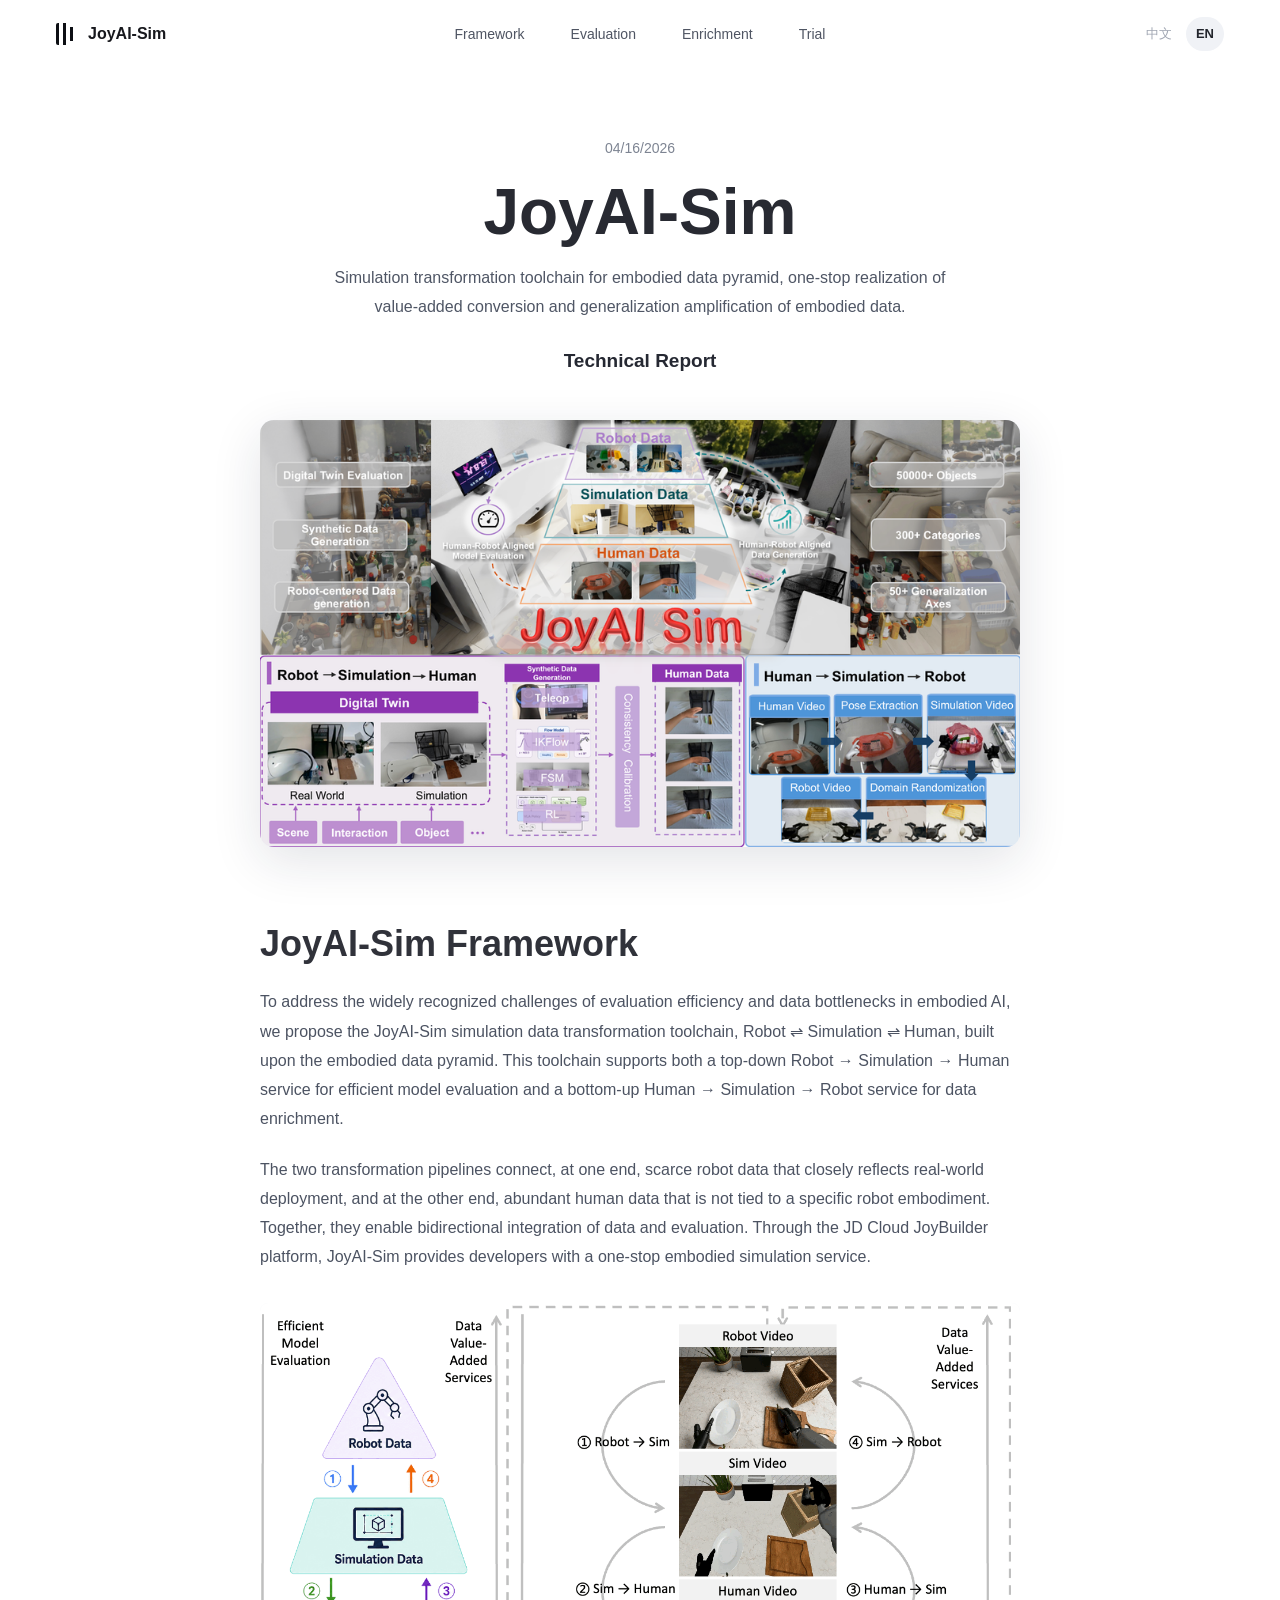
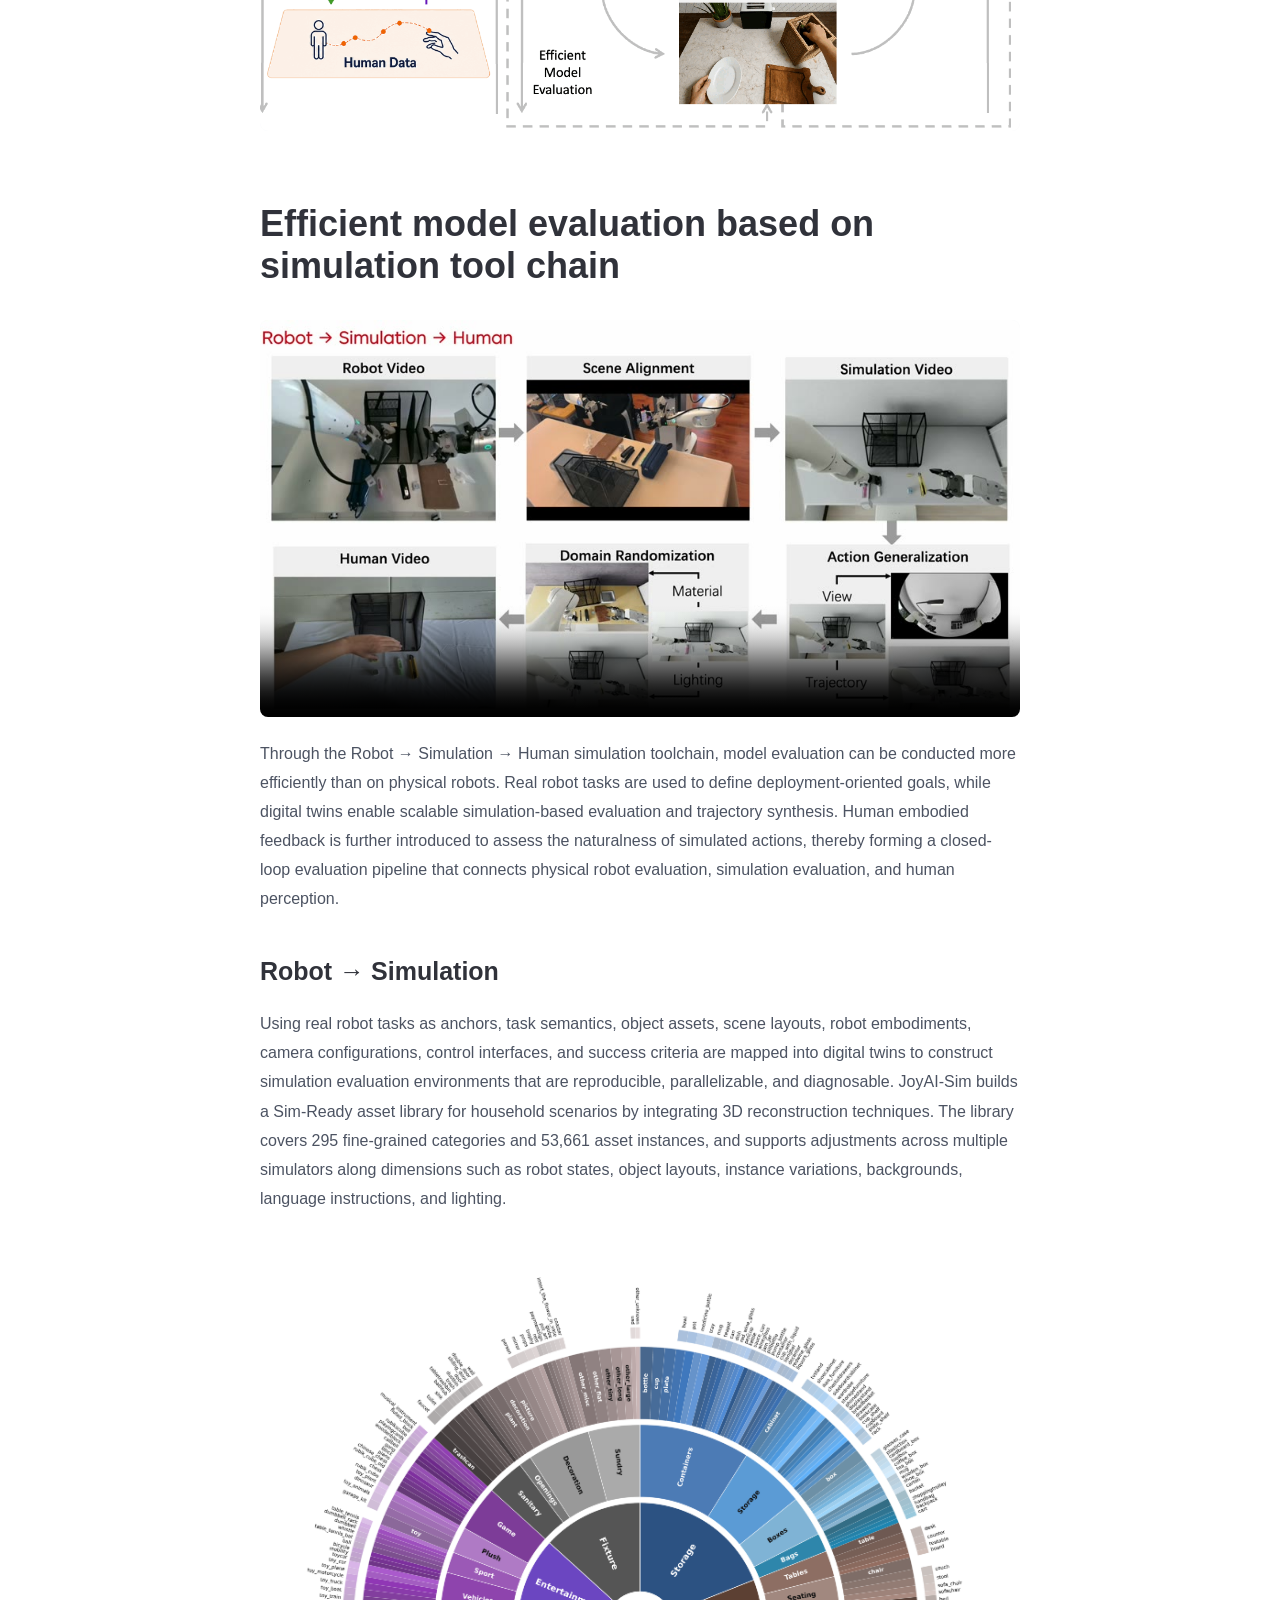
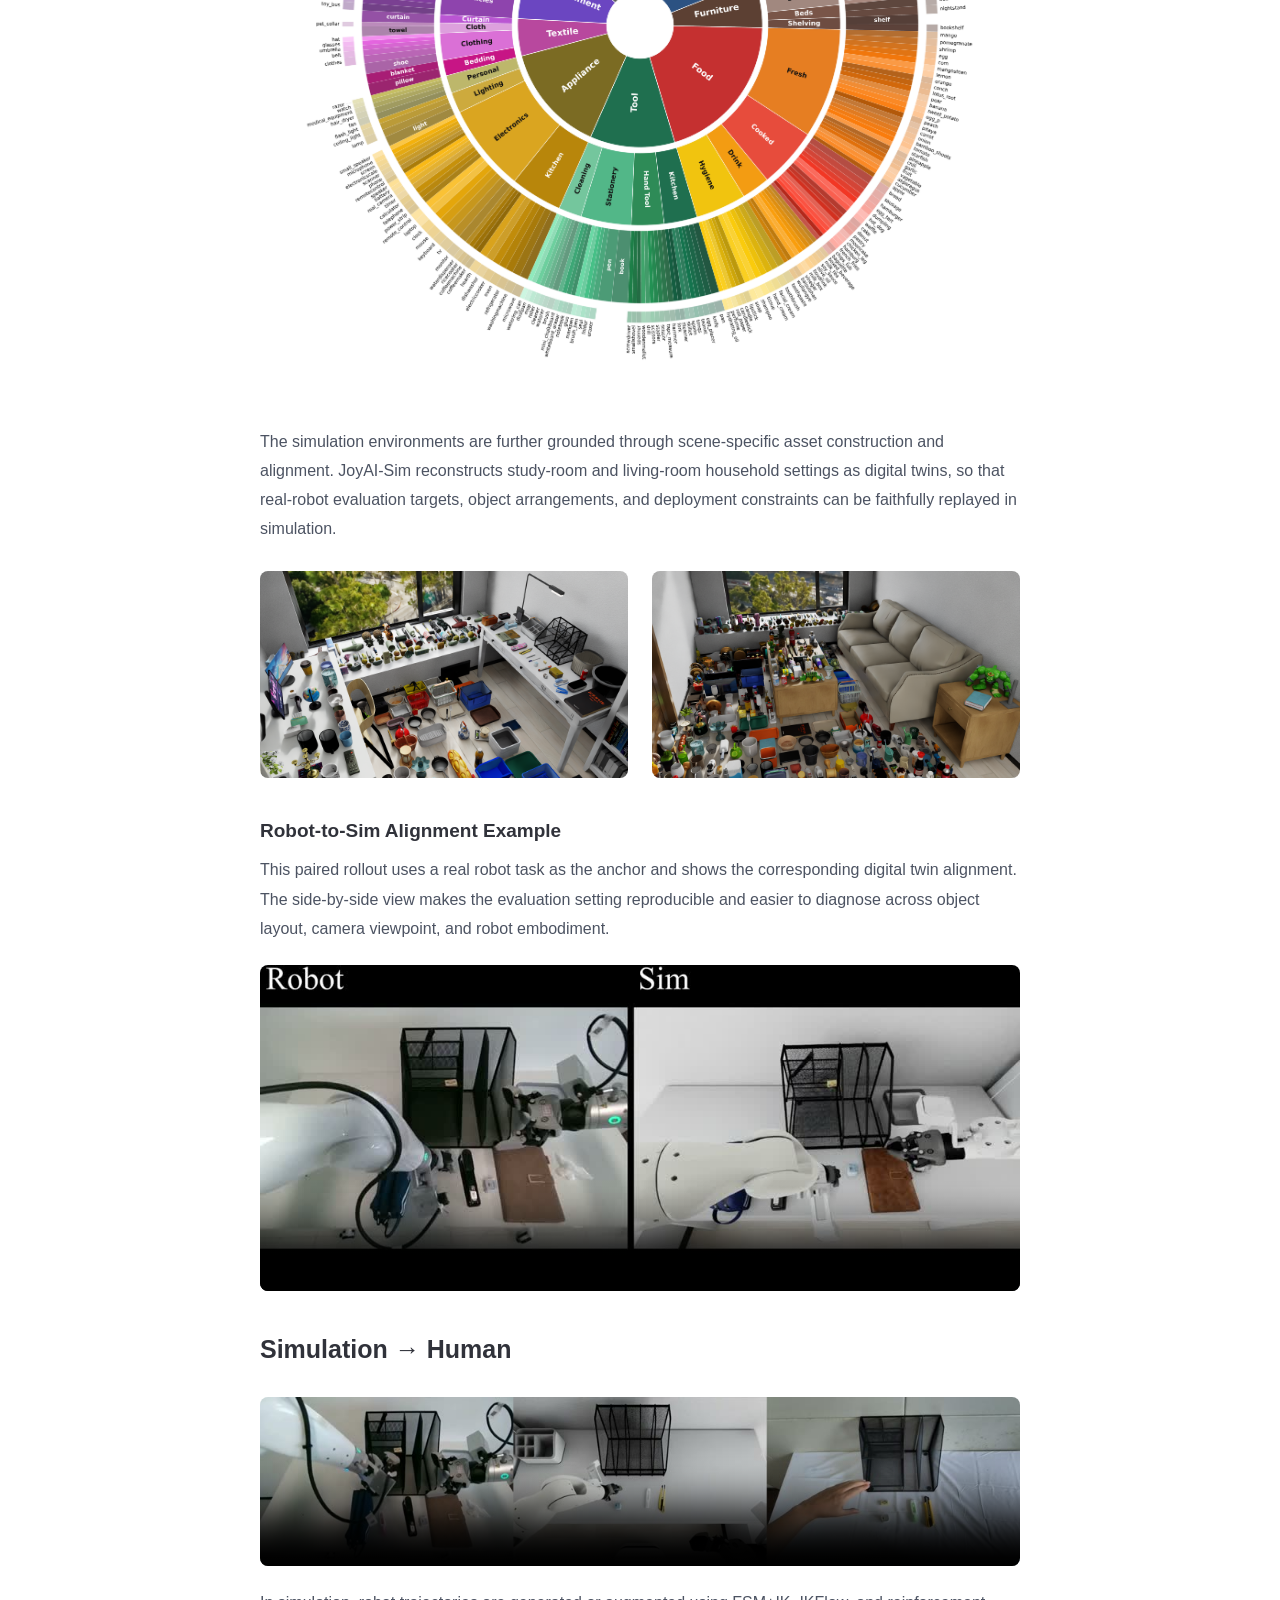
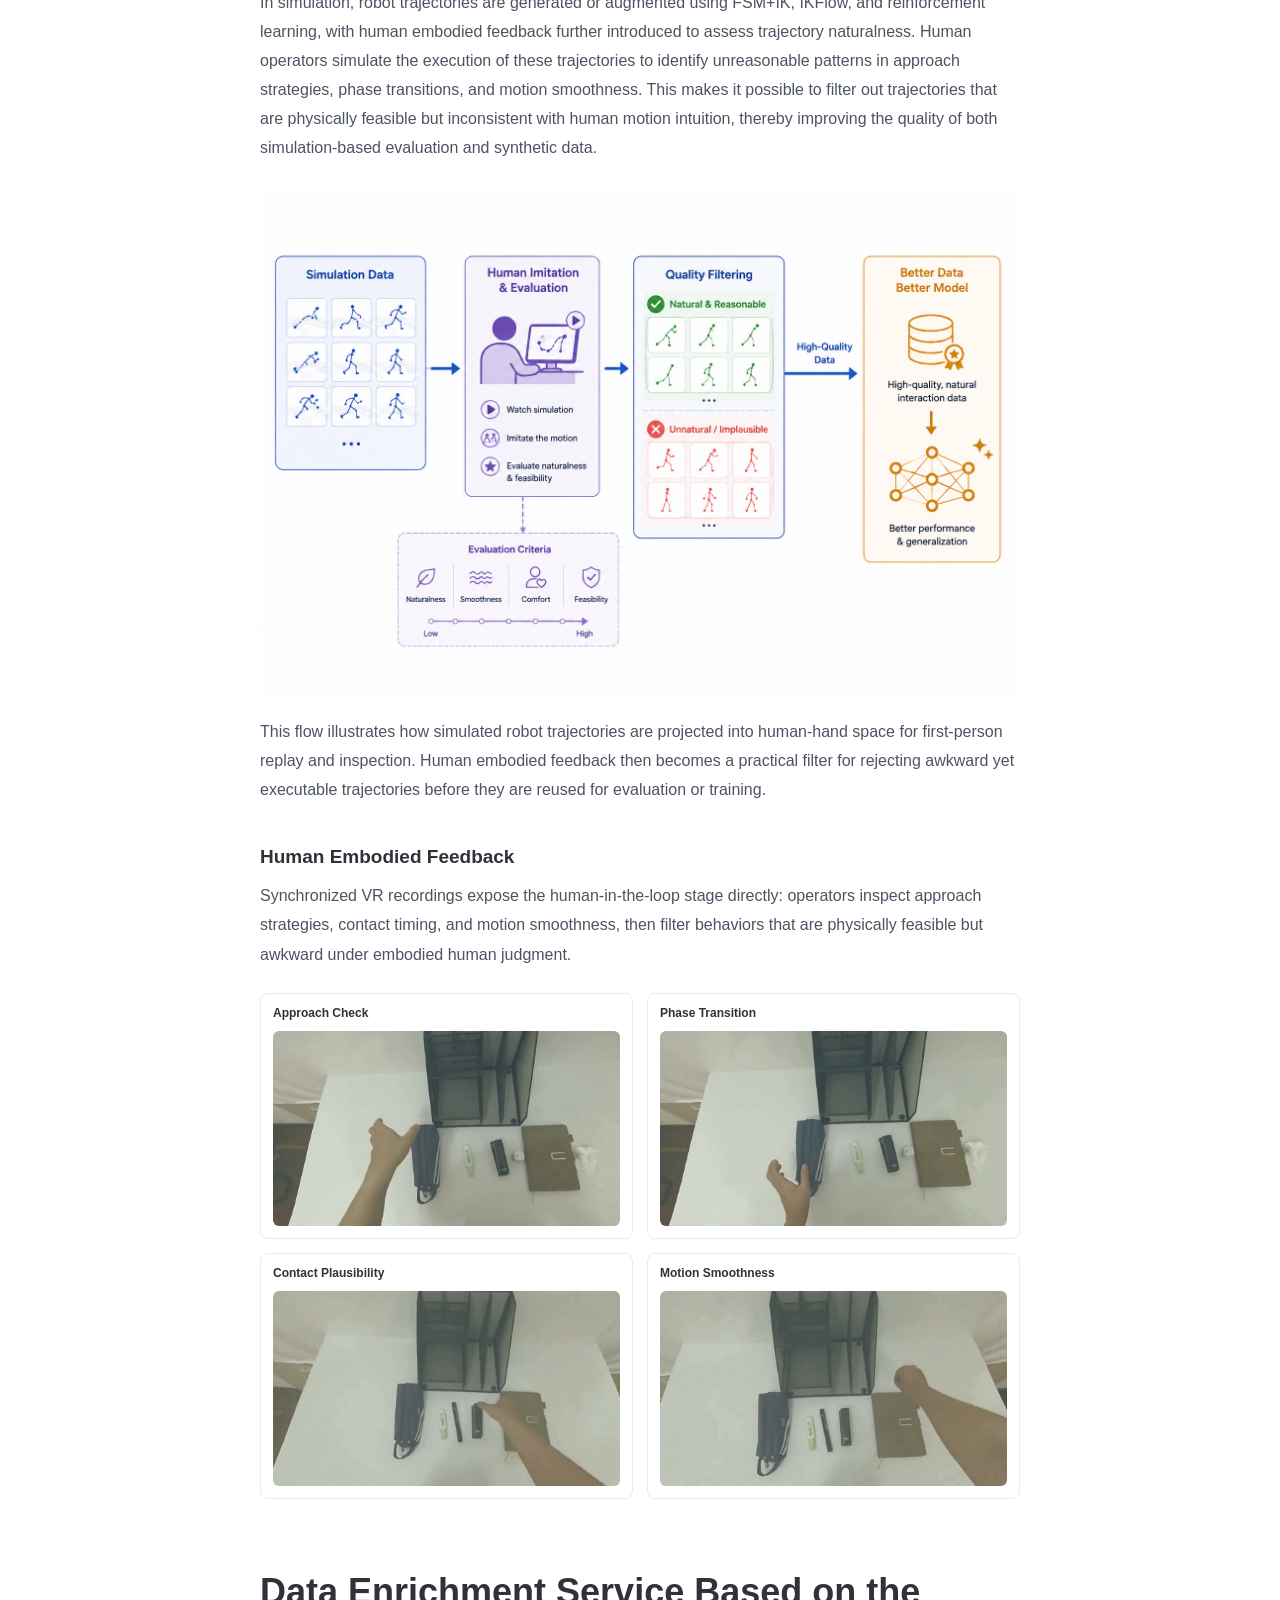
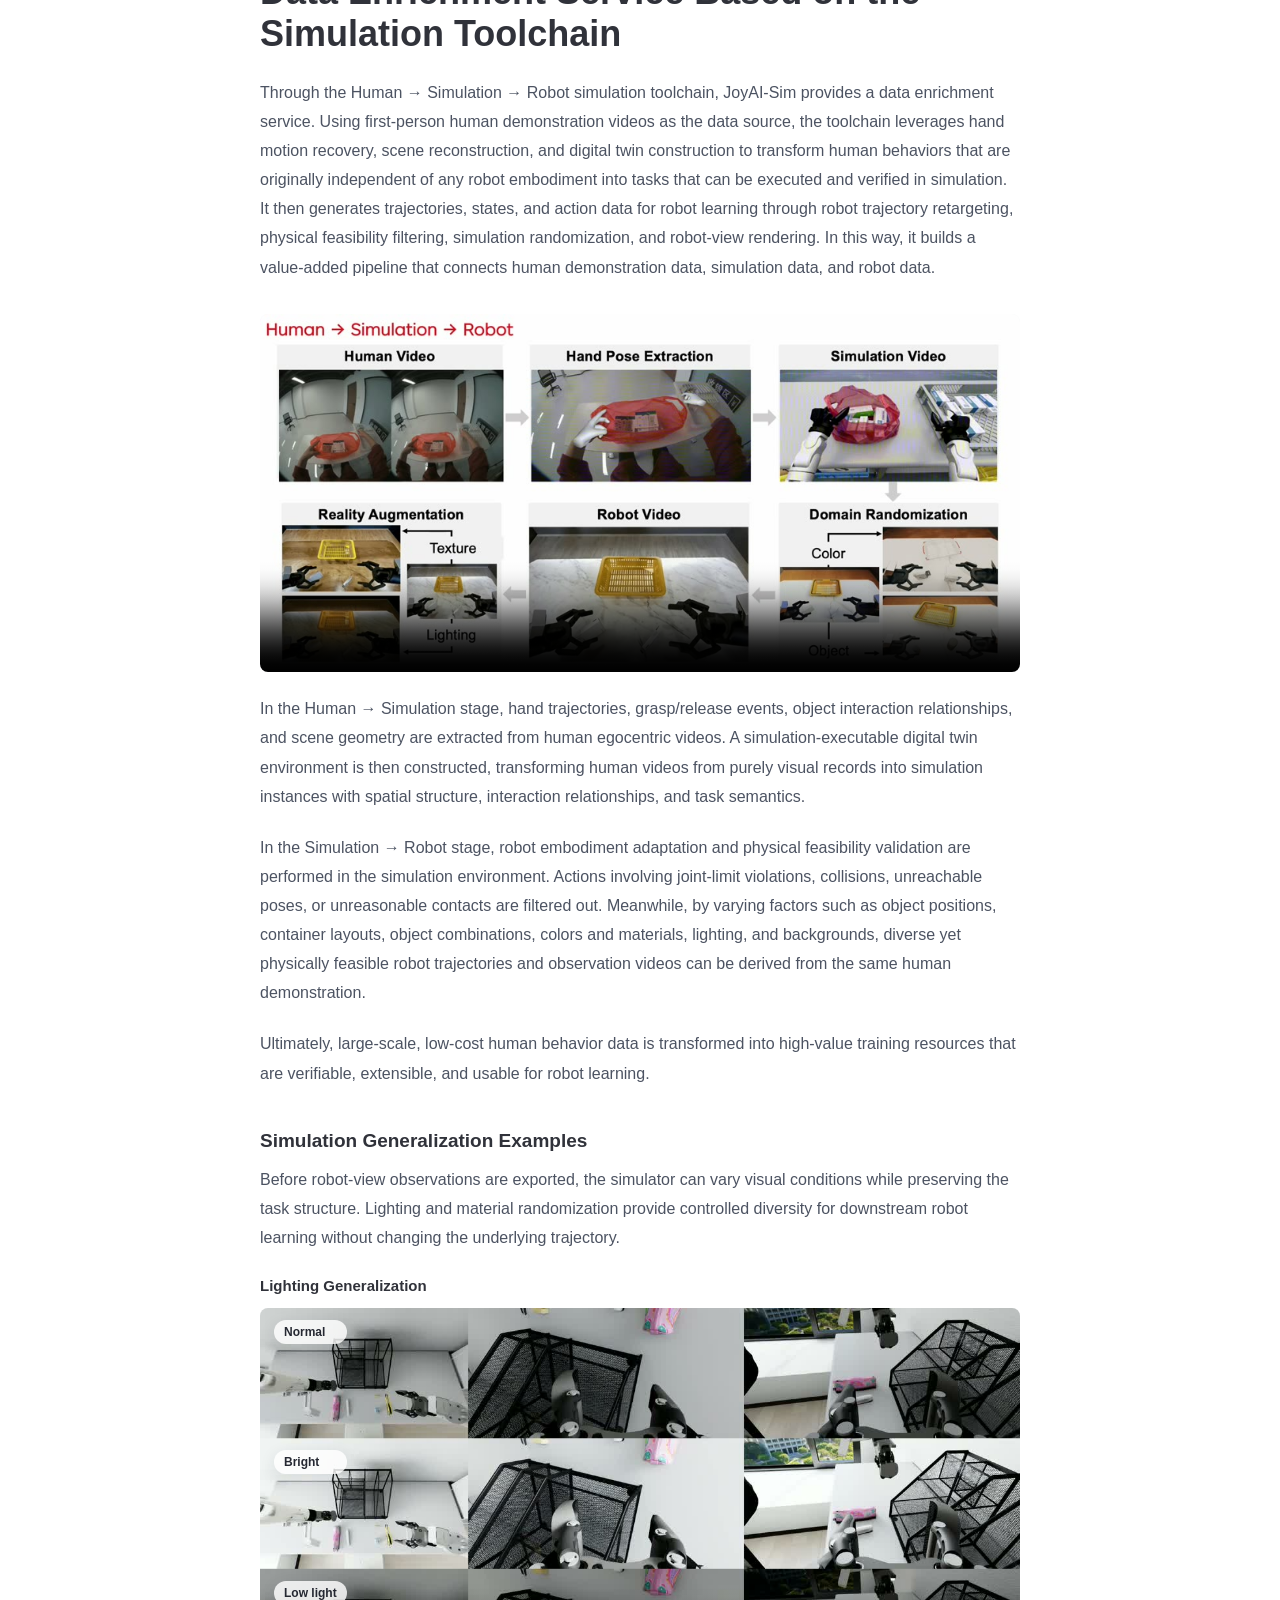
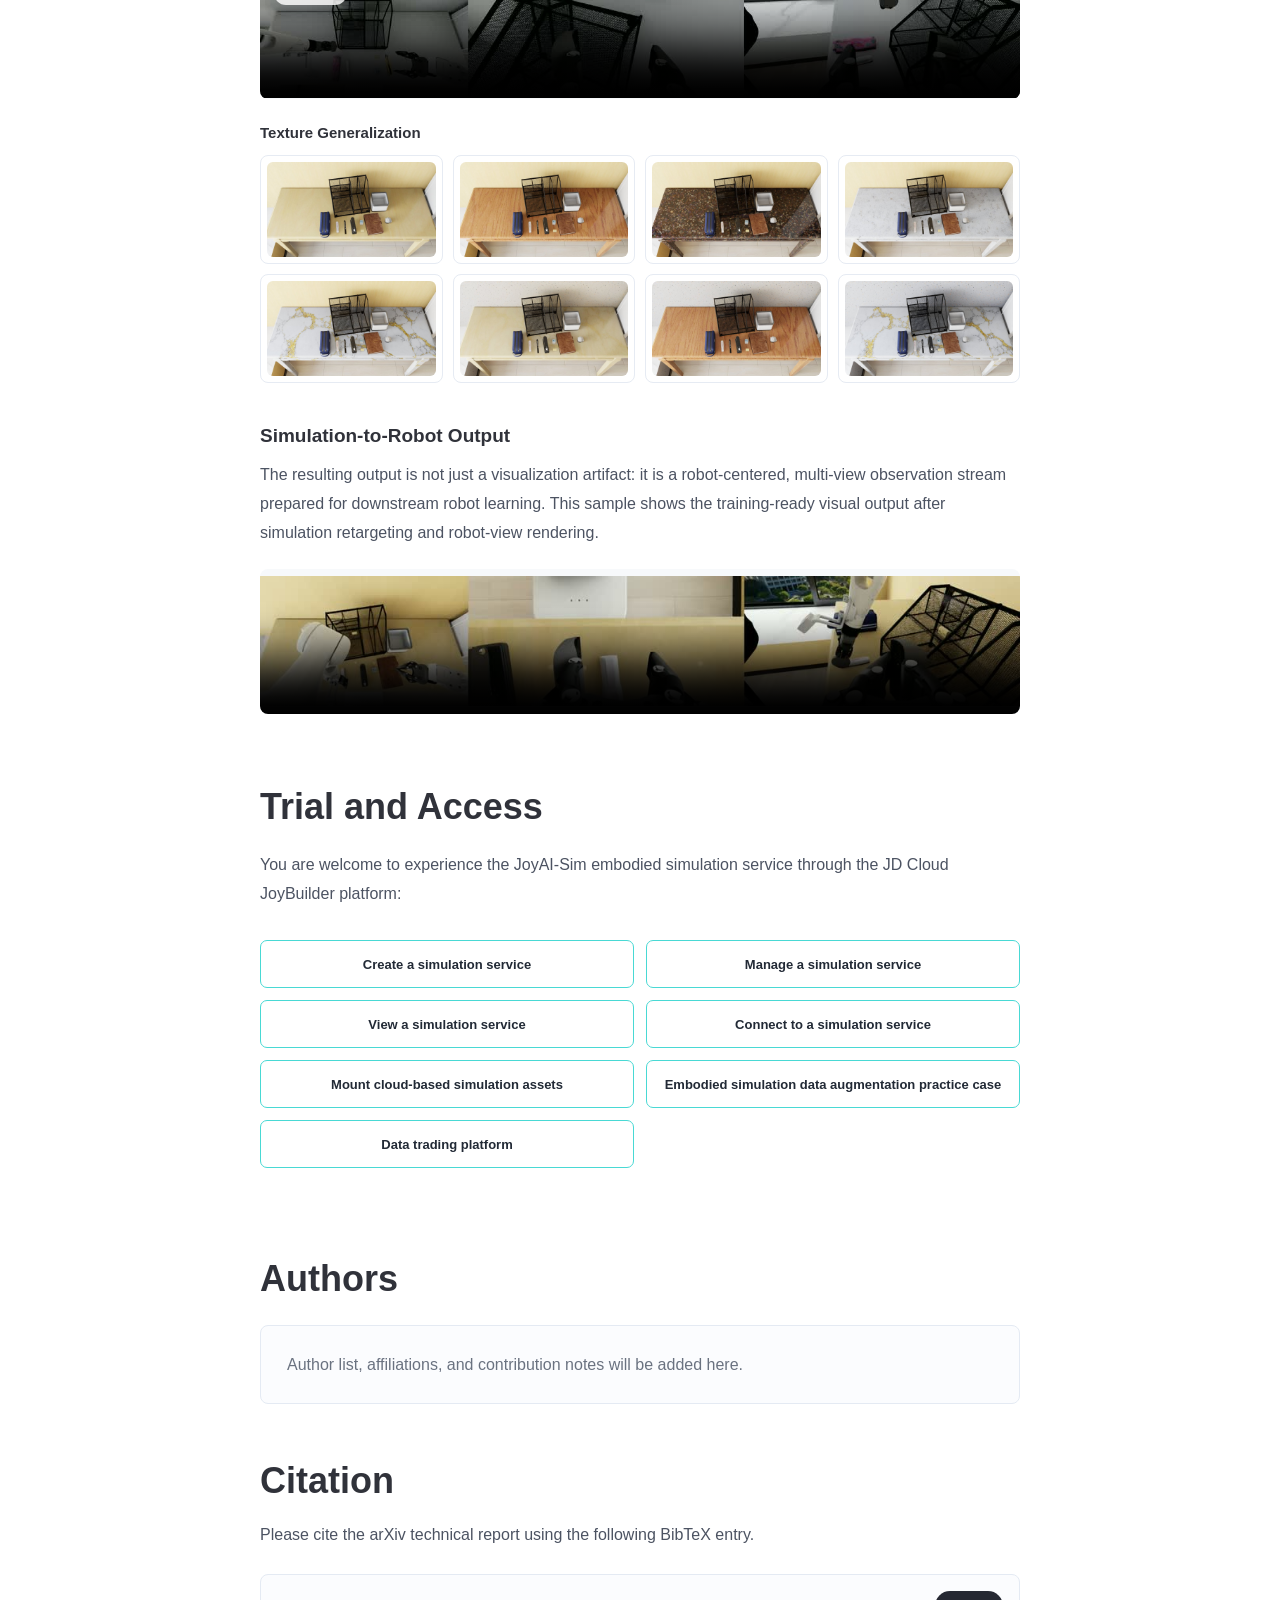
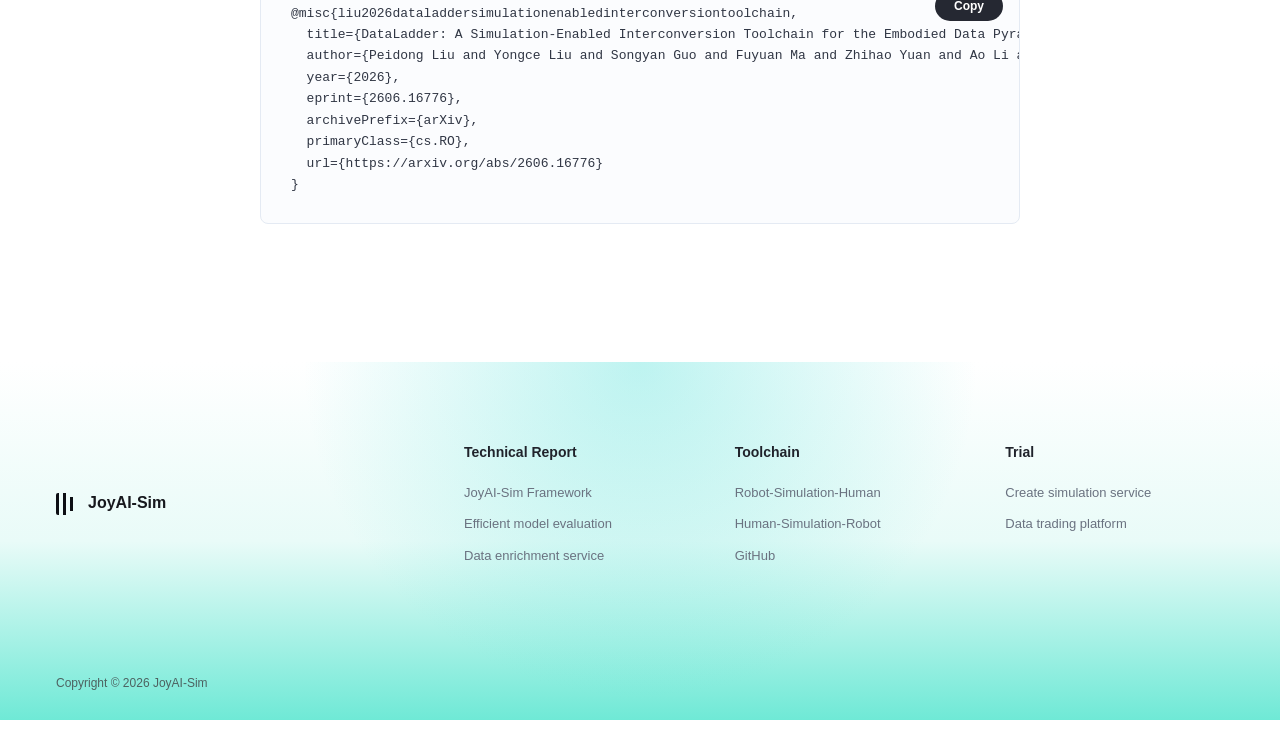
==== index.html @ e9406482 "Use arXiv exported citation format" ====
<!doctype html>
<html lang="en">
  <head>
    <meta charset="utf-8" />
    <meta name="viewport" content="width=device-width, initial-scale=1" />
    <meta
      name="description"
      content="JoyAI-Sim technical report: simulation transformation toolchain for the embodied data pyramid."
    />
    <meta property="og:title" content="JoyAI-Sim" />
    <meta property="og:site_name" content="JoyAI-Sim" />
    <meta property="og:type" content="website" />
    <meta property="og:url" content="https://joyai-sim.github.io/" />
    <meta
      property="og:description"
      content="Simulation transformation toolchain for embodied data pyramid."
    />
    <meta name="twitter:card" content="summary" />
    <meta name="twitter:title" content="JoyAI-Sim" />
    <meta
      name="twitter:description"
      content="Simulation transformation toolchain for embodied data pyramid."
    />
    <title>JoyAI-Sim</title>
    <link rel="stylesheet" href="./styles.css" />
  </head>
  <body>
    <header class="site-header">
      <a class="brand" href="#top" aria-label="JoyAI-Sim homepage">
        <span class="brand-icon"></span>
        <span>JoyAI-Sim</span>
      </a>
      <nav class="nav" aria-label="Page navigation">
        <a href="#framework">Framework</a>
        <a href="#evaluation">Evaluation</a>
        <a href="#enrichment">Enrichment</a>
        <a href="#access">Trial</a>
      </nav>
      <div class="language">
        <span>中文</span>
        <strong>EN</strong>
      </div>
    </header>

    <main id="top">
      <section class="hero">
        <p class="date">04/16/2026</p>
        <h1>JoyAI-Sim</h1>
        <p class="subtitle">
          Simulation transformation toolchain for embodied data pyramid, one-stop realization of value-added conversion
          and generalization amplification of embodied data.
        </p>
        <p class="report-label">Technical Report</p>
        <figure class="hero-card">
          <img
            src="./assets/media/pdf-page/joysim-overview.png"
            alt="JoyAI-Sim overview with robot, simulation, and human pathways"
          />
        </figure>
      </section>

      <section class="content-section" id="framework">
        <h2>JoyAI-Sim Framework</h2>
        <p>
          To address the widely recognized challenges of evaluation efficiency and data bottlenecks in embodied AI, we
          propose the JoyAI-Sim simulation data transformation toolchain, Robot ⇌ Simulation ⇌ Human, built upon the
          embodied data pyramid. This toolchain supports both a top-down Robot → Simulation → Human service for
          efficient model evaluation and a bottom-up Human → Simulation → Robot service for data enrichment.
        </p>
        <p>
          The two transformation pipelines connect, at one end, scarce robot data that closely reflects real-world
          deployment, and at the other end, abundant human data that is not tied to a specific robot embodiment. Together,
          they enable bidirectional integration of data and evaluation. Through the JD Cloud JoyBuilder platform,
          JoyAI-Sim provides developers with a one-stop embodied simulation service.
        </p>
        <figure class="image-panel">
          <img
            src="./assets/media/pdf-page/JoyAI-Sim-图.gif"
            alt="JoyAI-Sim overview animation"
            loading="lazy"
          />
        </figure>
      </section>

      <section class="content-section" id="evaluation">
        <h2>Efficient model evaluation based on simulation tool chain</h2>
        <figure class="video-panel">
          <video controls muted loop playsinline poster="./assets/media/pdf-page/Robot-Sim-Human.jpg">
            <source src="./assets/media/pdf-page/Robot-Sim-Human.mp4" type="video/mp4" />
          </video>
        </figure>
        <p>
          Through the Robot → Simulation → Human simulation toolchain, model evaluation can be conducted more efficiently
          than on physical robots. Real robot tasks are used to define deployment-oriented goals, while digital twins
          enable scalable simulation-based evaluation and trajectory synthesis. Human embodied feedback is further
          introduced to assess the naturalness of simulated actions, thereby forming a closed-loop evaluation pipeline
          that connects physical robot evaluation, simulation evaluation, and human perception.
        </p>

        <h3>Robot → Simulation</h3>
        <p>
          Using real robot tasks as anchors, task semantics, object assets, scene layouts, robot embodiments, camera
          configurations, control interfaces, and success criteria are mapped into digital twins to construct simulation
          evaluation environments that are reproducible, parallelizable, and diagnosable. JoyAI-Sim builds a Sim-Ready
          asset library for household scenarios by integrating 3D reconstruction techniques. The library covers 295
          fine-grained categories and 53,661 asset instances, and supports adjustments across multiple simulators along
          dimensions such as robot states, object layouts, instance variations, backgrounds, language instructions, and
          lighting.
        </p>
        <figure class="image-panel">
          <img
            src="./assets/media/pdf-page/sunburst_merged_XJZ.png"
            alt="Hierarchical distribution of sim-ready assets by scene-level category and fine-grained object class"
            loading="lazy"
          />
        </figure>
        <p>
          The simulation environments are further grounded through scene-specific asset construction and alignment.
          JoyAI-Sim reconstructs study-room and living-room household settings as digital twins, so that real-robot
          evaluation targets, object arrangements, and deployment constraints can be faithfully replayed in simulation.
        </p>
        <div class="figure-grid alignment-scenes" aria-label="Scene-specific digital twin construction examples">
          <figure class="image-panel">
            <img
              src="./assets/media/pdf-page/StudyRoom_2.png"
              alt="Study-room asset construction for robot-to-simulation scene alignment"
              loading="lazy"
            />
          </figure>
          <figure class="image-panel">
            <img
              src="./assets/media/pdf-page/LivingRoom_2.png"
              alt="Living-room asset construction for robot-to-simulation scene alignment"
              loading="lazy"
            />
          </figure>
        </div>

        <div class="detail-section">
          <div class="detail-copy">
            <h4>Robot-to-Sim Alignment Example</h4>
            <p>
              This paired rollout uses a real robot task as the anchor and shows the corresponding digital twin
              alignment. The side-by-side view makes the evaluation setting reproducible and easier to diagnose across
              object layout, camera viewpoint, and robot embodiment.
            </p>
          </div>
          <figure class="video-panel detail-media">
            <video controls muted loop playsinline poster="./assets/media/plus/robot-to-sim-alignment.jpg">
              <source src="./assets/media/plus/robot-to-sim-alignment.mp4" type="video/mp4" />
            </video>
          </figure>
        </div>

        <h3>Simulation → Human</h3>
        <figure class="video-panel">
          <video controls muted loop playsinline poster="./assets/media/pdf-page/concat.jpg">
            <source src="./assets/media/pdf-page/concat.mp4" type="video/mp4" />
          </video>
        </figure>
        <p>
          In simulation, robot trajectories are generated or augmented using FSM+IK, IKFlow, and reinforcement learning,
          with human embodied feedback further introduced to assess trajectory naturalness. Human operators simulate the
          execution of these trajectories to identify unreasonable patterns in approach strategies, phase transitions,
          and motion smoothness. This makes it possible to filter out trajectories that are physically feasible but
          inconsistent with human motion intuition, thereby improving the quality of both simulation-based evaluation and
          synthetic data.
        </p>
        <figure class="image-panel slim">
          <img
            src="./assets/media/pdf-page/s2h_flow.png"
            alt="Simulation to human flowchart for trajectory naturalness refinement"
            loading="lazy"
          />
        </figure>
        <p>
          This flow illustrates how simulated robot trajectories are projected into human-hand space for first-person
          replay and inspection. Human embodied feedback then becomes a practical filter for rejecting awkward yet
          executable trajectories before they are reused for evaluation or training.
        </p>

        <div class="detail-section">
          <div class="detail-copy">
            <h4>Human Embodied Feedback</h4>
            <p>
              Synchronized VR recordings expose the human-in-the-loop stage directly: operators inspect approach
              strategies, contact timing, and motion smoothness, then filter behaviors that are physically feasible but
              awkward under embodied human judgment.
            </p>
          </div>
          <div class="feedback-grid" aria-label="Synchronized VR human embodied feedback videos">
            <article class="feedback-tile">
              <strong>Approach Check</strong>
              <video autoplay muted loop playsinline poster="./assets/media/plus/vr-feedback-approach.jpg">
                <source src="./assets/media/plus/vr-feedback-approach.mp4" type="video/mp4" />
              </video>
            </article>
            <article class="feedback-tile">
              <strong>Phase Transition</strong>
              <video autoplay muted loop playsinline poster="./assets/media/plus/vr-feedback-transition.jpg">
                <source src="./assets/media/plus/vr-feedback-transition.mp4" type="video/mp4" />
              </video>
            </article>
            <article class="feedback-tile">
              <strong>Contact Plausibility</strong>
              <video autoplay muted loop playsinline poster="./assets/media/plus/vr-feedback-contact.jpg">
                <source src="./assets/media/plus/vr-feedback-contact.mp4" type="video/mp4" />
              </video>
            </article>
            <article class="feedback-tile">
              <strong>Motion Smoothness</strong>
              <video autoplay muted loop playsinline poster="./assets/media/plus/vr-feedback-smoothness.jpg">
                <source src="./assets/media/plus/vr-feedback-smoothness.mp4" type="video/mp4" />
              </video>
            </article>
          </div>
        </div>
      </section>

      <section class="content-section" id="enrichment">
        <h2>Data Enrichment Service Based on the Simulation Toolchain</h2>
        <p>
          Through the Human → Simulation → Robot simulation toolchain, JoyAI-Sim provides a data enrichment service.
          Using first-person human demonstration videos as the data source, the toolchain leverages hand motion recovery,
          scene reconstruction, and digital twin construction to transform human behaviors that are originally
          independent of any robot embodiment into tasks that can be executed and verified in simulation. It then
          generates trajectories, states, and action data for robot learning through robot trajectory retargeting,
          physical feasibility filtering, simulation randomization, and robot-view rendering. In this way, it builds a
          value-added pipeline that connects human demonstration data, simulation data, and robot data.
        </p>
        <figure class="video-panel">
          <video controls muted loop playsinline poster="./assets/media/pdf-page/Human-Sim-Robot.jpg">
            <source src="./assets/media/pdf-page/Human-Sim-Robot.mp4" type="video/mp4" />
          </video>
        </figure>
        <p>
          In the Human → Simulation stage, hand trajectories, grasp/release events, object interaction relationships, and
          scene geometry are extracted from human egocentric videos. A simulation-executable digital twin environment is
          then constructed, transforming human videos from purely visual records into simulation instances with spatial
          structure, interaction relationships, and task semantics.
        </p>
        <p>
          In the Simulation → Robot stage, robot embodiment adaptation and physical feasibility validation are performed
          in the simulation environment. Actions involving joint-limit violations, collisions, unreachable poses, or
          unreasonable contacts are filtered out. Meanwhile, by varying factors such as object positions, container
          layouts, object combinations, colors and materials, lighting, and backgrounds, diverse yet physically feasible
          robot trajectories and observation videos can be derived from the same human demonstration.
        </p>
        <p>
          Ultimately, large-scale, low-cost human behavior data is transformed into high-value training resources that
          are verifiable, extensible, and usable for robot learning.
        </p>

        <div class="detail-section generalization-section">
          <div class="detail-copy">
            <h4>Simulation Generalization Examples</h4>
            <p>
              Before robot-view observations are exported, the simulator can vary visual conditions while preserving the
              task structure. Lighting and material randomization provide controlled diversity for downstream robot
              learning without changing the underlying trajectory.
            </p>
          </div>
          <div class="generalization-block">
            <h5>Lighting Generalization</h5>
            <figure class="video-panel detail-media lighting-panel">
              <video controls muted loop playsinline poster="./assets/media/plus/episode-1000-lighting-generalization.jpg">
                <source src="./assets/media/plus/episode-1000-lighting-generalization.mp4" type="video/mp4" />
              </video>
              <div class="lighting-labels" aria-hidden="true">
                <span>Normal</span>
                <span>Bright</span>
                <span>Low light</span>
              </div>
            </figure>
          </div>
          <div class="generalization-block">
            <h5>Texture Generalization</h5>
            <div class="texture-grid" aria-label="Texture generalization examples">
              <figure class="texture-tile">
                <img src="./assets/media/plus/combo-wall000-desk000.jpg" alt="Wall 000 and desk 000 material variant" loading="lazy" />
              </figure>
              <figure class="texture-tile">
                <img src="./assets/media/plus/combo-wall000-desk001.jpg" alt="Wall 000 and desk 001 material variant" loading="lazy" />
              </figure>
              <figure class="texture-tile">
                <img src="./assets/media/plus/combo-wall000-desk015.jpg" alt="Wall 000 and desk 015 material variant" loading="lazy" />
              </figure>
              <figure class="texture-tile">
                <img src="./assets/media/plus/combo-wall000-desk016.jpg" alt="Wall 000 and desk 016 material variant" loading="lazy" />
              </figure>
              <figure class="texture-tile">
                <img src="./assets/media/plus/combo-wall000-desk018.jpg" alt="Wall 000 and desk 018 material variant" loading="lazy" />
              </figure>
              <figure class="texture-tile">
                <img src="./assets/media/plus/combo-wall008-desk000.jpg" alt="Wall 008 and desk 000 material variant" loading="lazy" />
              </figure>
              <figure class="texture-tile">
                <img src="./assets/media/plus/combo-wall008-desk001.jpg" alt="Wall 008 and desk 001 material variant" loading="lazy" />
              </figure>
              <figure class="texture-tile">
                <img src="./assets/media/plus/combo-wall008-desk018.jpg" alt="Wall 008 and desk 018 material variant" loading="lazy" />
              </figure>
            </div>
          </div>
        </div>

        <div class="detail-section">
          <div class="detail-copy">
            <h4>Simulation-to-Robot Output</h4>
            <p>
              The resulting output is not just a visualization artifact: it is a robot-centered, multi-view observation
              stream prepared for downstream robot learning. This sample shows the training-ready visual output after
              simulation retargeting and robot-view rendering.
            </p>
          </div>
          <figure class="video-panel detail-media wide-output">
            <video controls muted loop playsinline poster="./assets/media/plus/sim-to-robot-output.jpg">
              <source src="./assets/media/plus/sim-to-robot-output.mp4" type="video/mp4" />
            </video>
          </figure>
        </div>
      </section>

      <section class="content-section" id="access">
        <h2>Trial and Access</h2>
        <p>
          You are welcome to experience the JoyAI-Sim embodied simulation service through the JD Cloud JoyBuilder
          platform:
        </p>
        <div class="link-grid">
          <a href="https://docs.jdcloud.com/cn/jdaip/create-embodiedsimulation">Create a simulation service</a>
          <a href="https://docs.jdcloud.com/cn/jdaip/manage-embodiedsimulation">Manage a simulation service</a>
          <a href="https://docs.jdcloud.com/cn/jdaip/check-embodiedsimulation">View a simulation service</a>
          <a href="https://docs.jdcloud.com/cn/jdaip/embodiedsimulation-isaacsimclient">Connect to a simulation service</a>
          <a href="https://docs.jdcloud.com/cn/jdaip/mountedasset">Mount cloud-based simulation assets</a>
          <a href="https://docs.jdcloud.com/cn/jdaip/Notebook-Cosmos-Transfer">
            Embodied simulation data augmentation practice case
          </a>
          <a href="https://robotdata.jdcloud.com/model-dev">Data trading platform</a>
        </div>
      </section>

      <section class="content-section credits-section" id="authors">
        <h2>Authors</h2>
        <div class="author-box">
          <p>Author list, affiliations, and contribution notes will be added here.</p>
        </div>

        <h2>Citation</h2>
        <p>
          Please cite the arXiv technical report using the following BibTeX entry.
        </p>
        <div class="bibtex-card">
          <button class="copy-button" type="button" data-copy-target="plus-bibtex">Copy</button>
          <pre id="plus-bibtex"><code>@misc{liu2026dataladdersimulationenabledinterconversiontoolchain,
  title={DataLadder: A Simulation-Enabled Interconversion Toolchain for the Embodied Data Pyramid},
  author={Peidong Liu and Yongce Liu and Songyan Guo and Fuyuan Ma and Zhihao Yuan and Ao Li and Zengjue Chen and Wenhao Li and Tianle Zhang and Mingyang Li and Jiale Zhang and Junzhe Xiong and Zhiyuan Xiang and Dafeng Chi and Yuzheng Zhuang and Yihang Li and Qingrong He and Jiaming Liang and Chen Cai and Peng Hao and Mingxi Luo and Song Wang and Junwu Xiong and Ruodai Li and Liyi Luo and Wei Tan and Dongjiang Li and Jiawei Li and Hui Shen and Yicheng Gong and Liang Lin},
  year={2026},
  eprint={2606.16776},
  archivePrefix={arXiv},
  primaryClass={cs.RO},
  url={https://arxiv.org/abs/2606.16776}
}</code></pre>
        </div>
      </section>
    </main>

    <footer class="site-footer">
      <div class="footer-brand">
        <span class="brand-icon"></span>
        <span>JoyAI-Sim</span>
      </div>
      <div class="footer-columns">
        <div>
          <strong>Technical Report</strong>
          <a href="#framework">JoyAI-Sim Framework</a>
          <a href="#evaluation">Efficient model evaluation</a>
          <a href="#enrichment">Data enrichment service</a>
        </div>
        <div>
          <strong>Toolchain</strong>
          <a href="#evaluation">Robot-Simulation-Human</a>
          <a href="#enrichment">Human-Simulation-Robot</a>
          <a href="https://github.com/JoyAI-Sim/JoyAI-Sim.github.io">GitHub</a>
        </div>
        <div>
          <strong>Trial</strong>
          <a href="https://docs.jdcloud.com/cn/jdaip/create-embodiedsimulation">Create simulation service</a>
          <a href="https://robotdata.jdcloud.com/model-dev">Data trading platform</a>
        </div>
      </div>
      <p class="copyright">Copyright © 2026 JoyAI-Sim</p>
    </footer>
    <script>
      const feedbackVideos = Array.from(document.querySelectorAll(".feedback-grid video"));
      const syncFeedbackGrid = () => {
        if (!feedbackVideos.length) return;
        feedbackVideos.forEach((video) => {
          video.muted = true;
          if (video.readyState >= 1) video.currentTime = Math.min(1.4, Math.max(0, video.duration - 0.2));
          const playPromise = video.play();
          if (playPromise) playPromise.catch(() => {});
        });
      };

      window.addEventListener("load", syncFeedbackGrid);
      feedbackVideos.forEach((video) => {
        video.addEventListener("loadedmetadata", syncFeedbackGrid, { once: true });
      });

      document.querySelectorAll("[data-copy-target]").forEach((button) => {
        button.addEventListener("click", async () => {
          const target = document.getElementById(button.dataset.copyTarget);
          if (!target) return;
          try {
            await navigator.clipboard.writeText(target.innerText);
            button.textContent = "Copied";
          } catch {
            button.textContent = "Copy failed";
          }
          window.setTimeout(() => {
            button.textContent = "Copy";
          }, 1600);
        });
      });
    </script>
  </body>
</html>
---- styles.css ----
:root {
  --text: #17181d;
  --muted: #6d7280;
  --soft: #eef1f6;
  --line: #e5e9f1;
  --aqua: #43dad5;
  --blue: #2d6cff;
  --content: 760px;
  --wide: 900px;
  font-family: Inter, "PingFang SC", "PingFang TC", "Microsoft YaHei", "Noto Sans SC", Arial, sans-serif;
  color-scheme: light;
}

* {
  box-sizing: border-box;
}

html {
  scroll-behavior: smooth;
}

body {
  margin: 0;
  background: #fff;
  color: var(--text);
  font-size: 16px;
  line-height: 1.78;
  -webkit-font-smoothing: antialiased;
  text-rendering: optimizeLegibility;
}

a {
  color: inherit;
  text-decoration: none;
}

img {
  display: block;
  width: 100%;
  max-width: 100%;
}

video {
  display: block;
  width: 100%;
  max-width: 100%;
}

.site-header {
  position: sticky;
  top: 0;
  z-index: 10;
  display: grid;
  grid-template-columns: 1fr auto 1fr;
  align-items: center;
  min-height: 68px;
  padding: 0 56px;
  background: rgba(255, 255, 255, 0.86);
  backdrop-filter: blur(18px);
}

.brand,
.footer-brand {
  display: inline-flex;
  align-items: center;
  gap: 10px;
  font-weight: 700;
}

.brand {
  justify-self: start;
  font-size: 16px;
}

.brand-icon {
  display: inline-block;
  width: 22px;
  height: 22px;
  background:
    linear-gradient(90deg, #0d0f14 3px, transparent 3px 7px, #0d0f14 7px 10px, transparent 10px),
    linear-gradient(#0d0f14 0 0) 14px 4px / 3px 14px no-repeat;
  border-radius: 2px;
}

.nav {
  display: flex;
  justify-content: center;
  gap: 46px;
  color: #4f5563;
  font-size: 14px;
}

.nav a {
  transition: color 160ms ease;
}

.nav a:hover {
  color: #0f1117;
}

.language {
  display: flex;
  justify-self: end;
  align-items: center;
  gap: 14px;
  color: #a0a6b2;
  font-size: 13px;
}

.language strong {
  border-radius: 999px;
  background: #f0f2f6;
  color: #22252c;
  padding: 5px 10px;
  font-weight: 600;
}

main {
  min-height: 100vh;
}

.hero,
.content-section {
  width: min(calc(100vw - 40px), var(--content));
  margin: 0 auto;
}

.hero {
  padding: 68px 0 22px;
  text-align: center;
}

.date {
  margin: 0 0 18px;
  color: #7d8492;
  font-size: 14px;
}

h1,
h2,
h3,
h4 {
  margin: 0;
  letter-spacing: 0;
}

h1 {
  color: #282a32;
  font-size: clamp(42px, 5.4vw, 64px);
  line-height: 1.05;
}

.subtitle {
  max-width: 620px;
  margin: 18px auto 22px;
  color: #4f5665;
  font-size: 16px;
  line-height: 1.8;
}

.report-label {
  margin: 20px auto 0;
  color: #252832;
  font-size: 19px;
  font-weight: 700;
}

.primary-action {
  display: inline-flex;
  min-height: 38px;
  align-items: center;
  justify-content: center;
  border-radius: 999px;
  background: #3763ff;
  color: #fff;
  padding: 8px 18px;
  font-size: 14px;
  font-weight: 600;
  box-shadow: 0 10px 24px rgba(55, 99, 255, 0.24);
}

.hero-card {
  width: min(100%, var(--wide));
  margin: 42px auto 0;
  overflow: hidden;
  border-radius: 14px;
  background: #edf2f7;
  box-shadow: 0 14px 50px rgba(27, 36, 58, 0.12);
}

.content-section {
  padding: 54px 0 18px;
}

.content-section h2 {
  color: #30323a;
  font-size: clamp(28px, 3vw, 36px);
  line-height: 1.18;
}

.content-section h3 {
  margin-top: 42px;
  color: #30323a;
  font-size: 25px;
  line-height: 1.28;
}

.content-section h4 {
  color: #30323a;
  font-size: 19px;
  line-height: 1.32;
}

.content-section p {
  margin: 22px 0 0;
  color: #4c5362;
  font-size: 16px;
  line-height: 1.82;
}

.pipeline-tabs {
  display: grid;
  grid-template-columns: repeat(4, minmax(0, 1fr));
  gap: 12px;
  margin: 34px 0 12px;
}

.pipeline-tabs span {
  display: grid;
  min-height: 50px;
  place-items: center;
  border: 1.5px solid #49d9d4;
  border-radius: 7px;
  color: #222a36;
  padding: 8px 10px;
  font-size: 12px;
  font-weight: 700;
  line-height: 1.25;
  text-align: center;
}

.image-panel {
  margin: 32px 0 0;
  overflow: hidden;
  border-radius: 8px;
  background: #f7f9fb;
}

.video-panel {
  margin: 32px 0 0;
  overflow: hidden;
  border-radius: 8px;
  background: #f7f9fb;
}

.image-panel img {
  background: #f7f9fb;
}

.video-panel video {
  background: #f7f9fb;
}

.detail-section {
  margin: 40px 0 0;
}

.detail-copy h4 {
  margin-top: 0;
}

.detail-copy p {
  margin-top: 12px;
}

.detail-media {
  margin-top: 22px;
}

.wide-output video {
  aspect-ratio: 21 / 4;
  object-fit: contain;
}

.lighting-panel {
  position: relative;
}

.lighting-panel video {
  display: block;
}

.lighting-labels {
  position: absolute;
  inset: 0 auto 0 14px;
  display: grid;
  grid-template-rows: repeat(3, 1fr);
  pointer-events: none;
}

.lighting-labels span {
  align-self: start;
  margin-top: 12px;
  border-radius: 999px;
  background: rgba(255, 255, 255, 0.82);
  box-shadow: 0 4px 16px rgba(27, 36, 58, 0.1);
  color: #252832;
  font-size: 12px;
  font-weight: 700;
  line-height: 1;
  padding: 6px 10px;
}

.generalization-block {
  margin-top: 24px;
}

.generalization-block h5 {
  margin: 0;
  color: #30323a;
  font-size: 15px;
  font-weight: 700;
  line-height: 1.35;
}

.generalization-block .detail-media {
  margin-top: 12px;
}

.texture-grid {
  display: grid;
  grid-template-columns: repeat(4, minmax(0, 1fr));
  gap: 10px;
  margin-top: 12px;
}

.texture-tile {
  margin: 0;
  overflow: hidden;
  border: 1px solid #e6ebf3;
  border-radius: 8px;
  background: #fff;
  padding: 6px;
}

.texture-tile img {
  aspect-ratio: 16 / 9;
  border-radius: 6px;
  background: #eef2f7;
  object-fit: cover;
}

.feedback-grid {
  display: grid;
  grid-template-columns: repeat(2, minmax(0, 1fr));
  gap: 14px;
  margin-top: 24px;
}

.feedback-tile {
  display: grid;
  gap: 10px;
  margin: 0;
  overflow: hidden;
  border: 1px solid #e6ebf3;
  border-radius: 8px;
  background: #fff;
  padding: 12px;
}

.feedback-tile strong {
  color: #30323a;
  font-size: 12px;
  line-height: 1.25;
}

.feedback-tile video {
  aspect-ratio: 16 / 9;
  border-radius: 6px;
  background: #eef2f7;
  object-fit: cover;
}

.image-panel figcaption,
.video-panel figcaption {
  display: none;
}

.image-panel.slim {
  margin-top: 26px;
}

.video-grid,
.process-videos,
.material-videos {
  display: grid;
  gap: 18px;
  margin: 32px 0 0;
}

.video-grid.two-up {
  grid-template-columns: repeat(2, minmax(0, 1fr));
}

.process-videos {
  grid-template-columns: repeat(3, minmax(0, 1fr));
}

.material-videos {
  grid-template-columns: repeat(2, minmax(0, 1fr));
}

.video-card {
  display: grid;
  overflow: hidden;
  margin: 0;
  border: 1px solid #e6ebf3;
  border-radius: 8px;
  background: #fbfcfe;
}

.video-card video {
  aspect-ratio: 16 / 10;
  width: 100%;
  height: 100%;
  background: #f1f4f8;
  object-fit: cover;
}

.process-videos .video-card video {
  aspect-ratio: 4 / 3;
}

.material-videos .video-card video {
  aspect-ratio: 16 / 9;
}

.video-card figcaption {
  display: grid;
  gap: 6px;
  min-height: 122px;
  margin: 0;
  padding: 14px 14px 16px;
}

.video-card strong {
  color: #22252c;
  font-size: 13px;
  line-height: 1.3;
}

.video-card span {
  color: #697180;
  font-size: 12px;
  line-height: 1.55;
}

.figure-grid {
  display: grid;
  grid-template-columns: 1fr 1fr;
  gap: 24px;
  align-items: start;
}

.alignment-scenes {
  margin: 28px 0 0;
}

.alignment-scenes .image-panel {
  margin: 0;
}

.bullet-list {
  margin: 28px 0 0;
  padding-left: 20px;
  color: #4c5362;
  font-size: 15px;
}

.bullet-list li + li {
  margin-top: 14px;
}

.link-grid {
  display: grid;
  grid-template-columns: 1fr 1fr;
  gap: 12px;
  margin: 32px 0 0;
}

.link-grid a {
  display: flex;
  min-height: 48px;
  align-items: center;
  justify-content: center;
  border: 1.5px solid #49d9d4;
  border-radius: 7px;
  color: #222a36;
  padding: 9px 12px;
  font-size: 13px;
  font-weight: 700;
  line-height: 1.35;
  text-align: center;
  transition:
    border-color 160ms ease,
    background 160ms ease,
    color 160ms ease;
}

.link-grid a:hover {
  border-color: #3763ff;
  background: #f4f7ff;
  color: #214bcb;
}

.credits-section {
  padding-top: 72px;
}

.credits-section h2 + .author-box {
  margin-top: 24px;
}

.credits-section h2 + p {
  margin-top: 18px;
}

.credits-section h2:not(:first-child) {
  margin-top: 56px;
}

.author-box,
.bibtex-card {
  border: 1px solid #e4eaf3;
  border-radius: 8px;
  background: #fbfcfe;
}

.author-box {
  padding: 24px 26px;
}

.author-box p {
  margin: 0;
  color: #6a7280;
}

.bibtex-card {
  position: relative;
  margin-top: 24px;
  overflow: hidden;
}

.bibtex-card pre {
  margin: 0;
  overflow-x: auto;
  padding: 28px 30px;
  color: #303644;
  font-family: "SFMono-Regular", Consolas, "Liberation Mono", monospace;
  font-size: 13px;
  line-height: 1.65;
  white-space: pre;
}

.copy-button {
  position: absolute;
  top: 16px;
  right: 16px;
  min-width: 68px;
  border: 0;
  border-radius: 999px;
  background: #252832;
  color: #fff;
  cursor: pointer;
  padding: 8px 14px;
  font-size: 12px;
  font-weight: 700;
}

.copy-button:hover {
  background: #3763ff;
}

.site-footer {
  margin-top: 120px;
  padding: 78px 56px 26px;
  background:
    radial-gradient(circle at 50% 0%, rgba(68, 222, 214, 0.35), transparent 46%),
    linear-gradient(180deg, #ffffff 0%, #e9fbf8 50%, #6fe9d6 100%);
}

.site-footer {
  display: grid;
  grid-template-columns: minmax(180px, 1fr) minmax(360px, 760px);
  gap: 60px;
}

.footer-columns {
  display: grid;
  grid-template-columns: repeat(3, 1fr);
  gap: 52px;
}

.footer-columns div {
  display: grid;
  gap: 8px;
  align-content: start;
}

.footer-columns strong {
  margin-bottom: 8px;
  color: #20232b;
  font-size: 14px;
}

.footer-columns a {
  color: #6a7280;
  font-size: 13px;
}

.copyright {
  grid-column: 1 / -1;
  margin: 46px 0 0;
  color: #4d6261;
  font-size: 12px;
}

@media (max-width: 840px) {
  .site-header {
    grid-template-columns: 1fr;
    gap: 10px;
    justify-items: center;
    padding: 14px 18px;
  }

  .brand,
  .language {
    justify-self: center;
  }

  .nav {
    overflow-x: auto;
    width: 100%;
    justify-content: flex-start;
    gap: 26px;
    padding-bottom: 4px;
  }

  .nav a {
    flex: 0 0 auto;
  }

  .hero {
    padding-top: 44px;
  }

  .pipeline-tabs,
  .figure-grid,
  .video-grid.two-up,
  .process-videos,
  .material-videos,
  .feedback-grid,
  .texture-grid,
  .link-grid,
  .site-footer,
  .footer-columns {
    grid-template-columns: 1fr;
  }

  .wide-output video {
    aspect-ratio: 16 / 5;
  }

  .site-footer {
    gap: 36px;
    padding: 62px 24px 24px;
  }

  .bibtex-card pre {
    padding: 56px 18px 20px;
    font-size: 12px;
  }
}
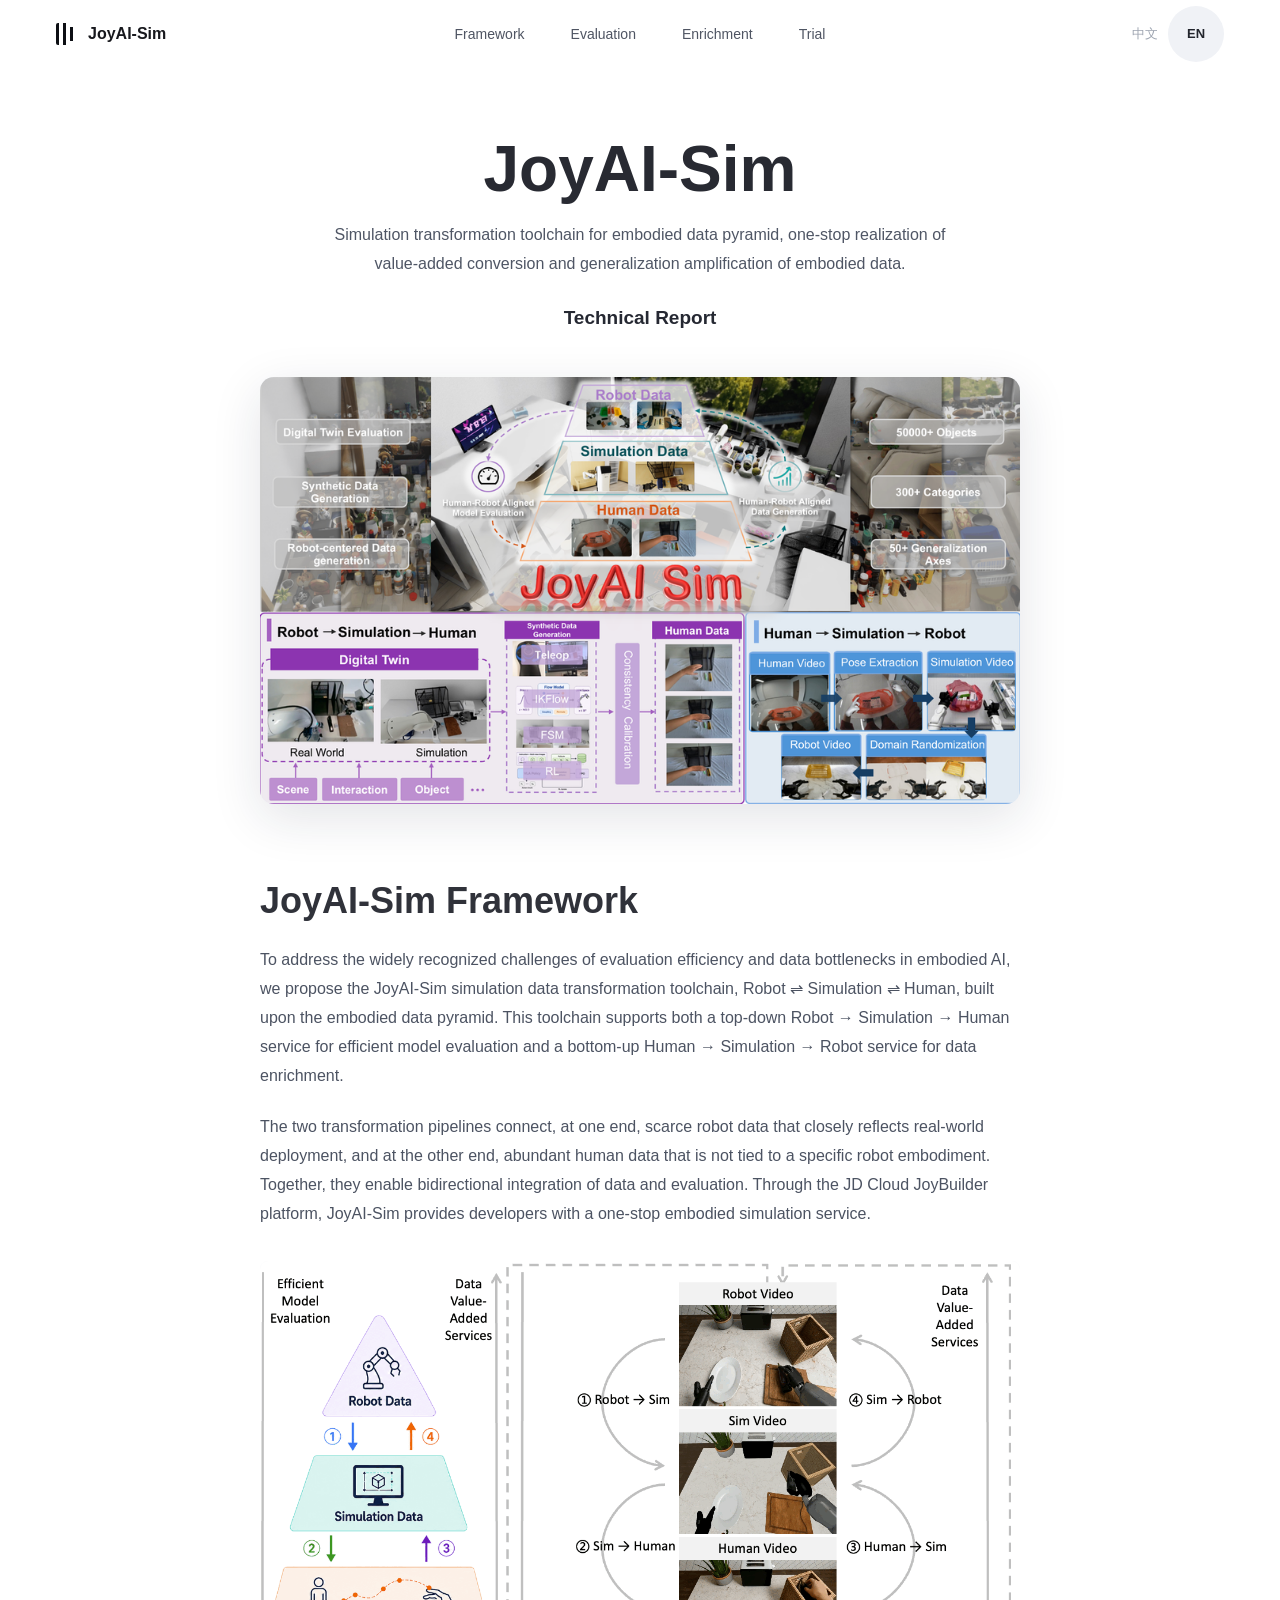
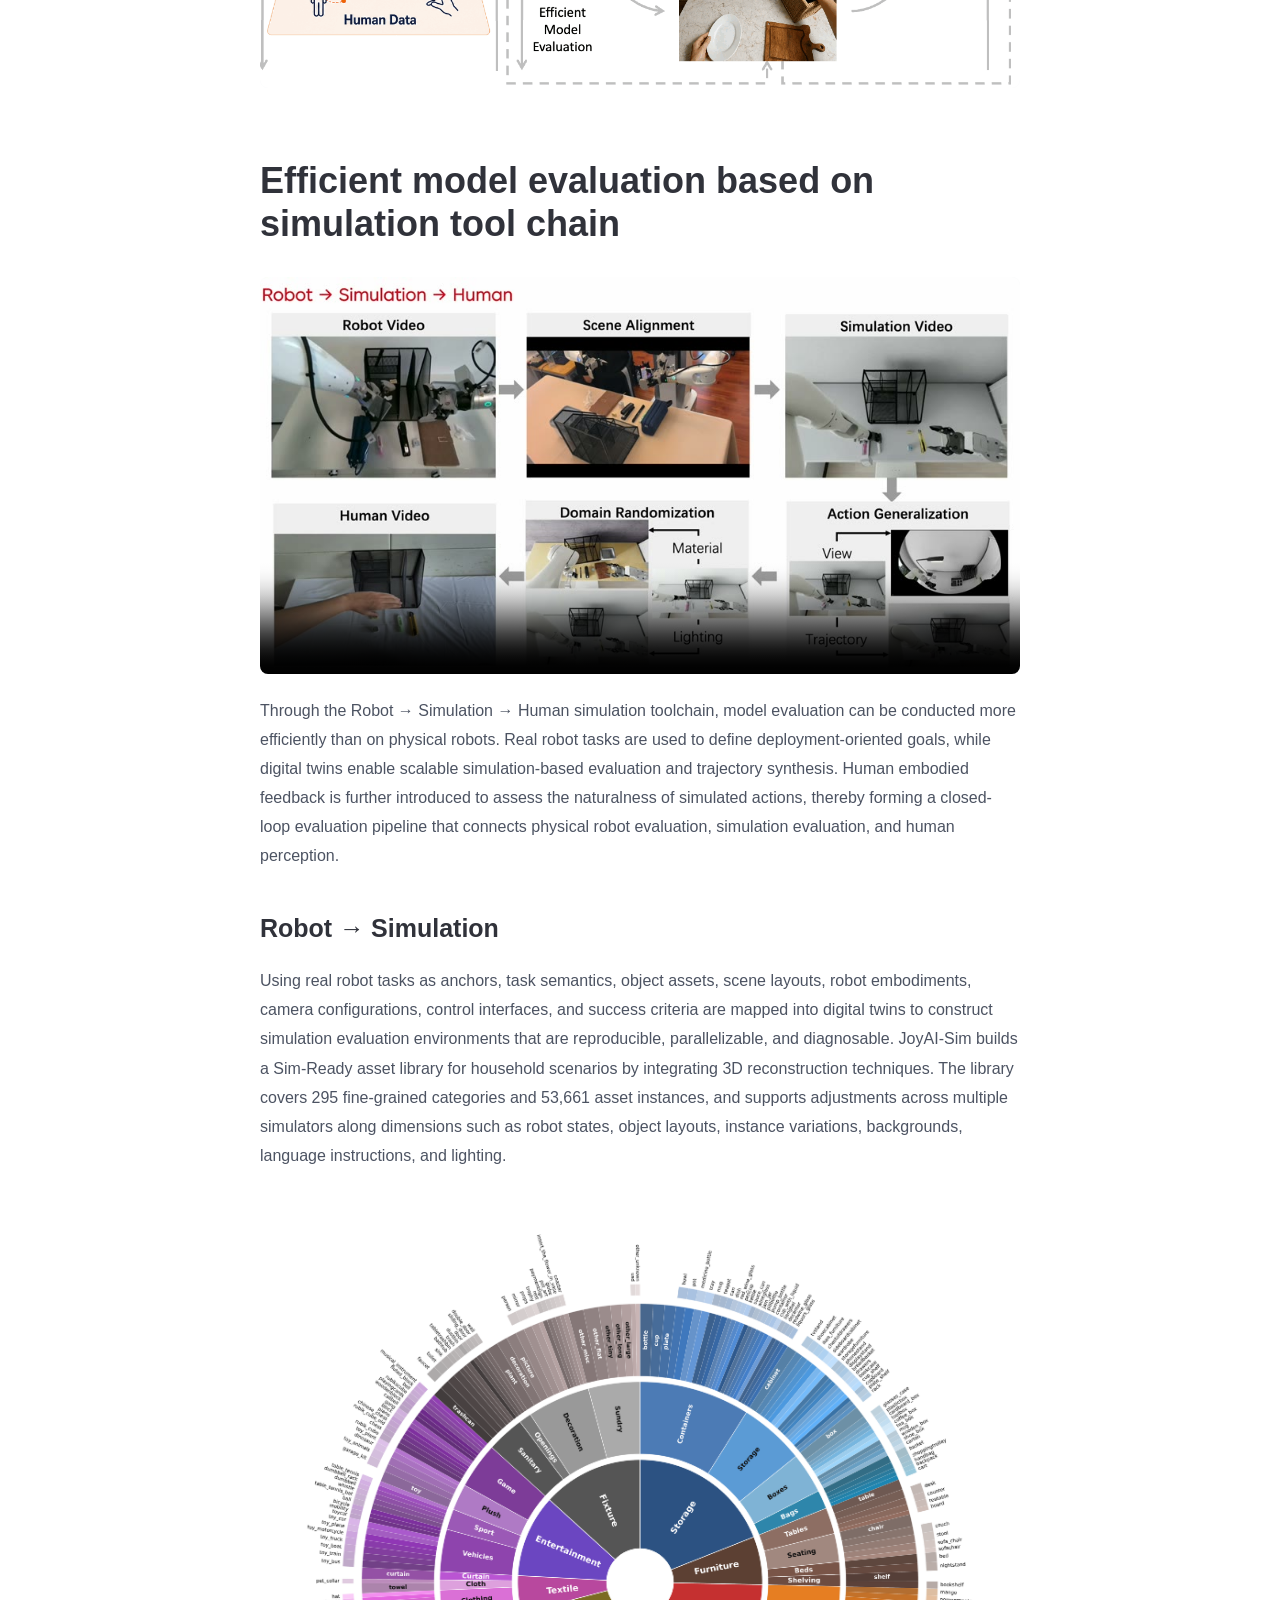
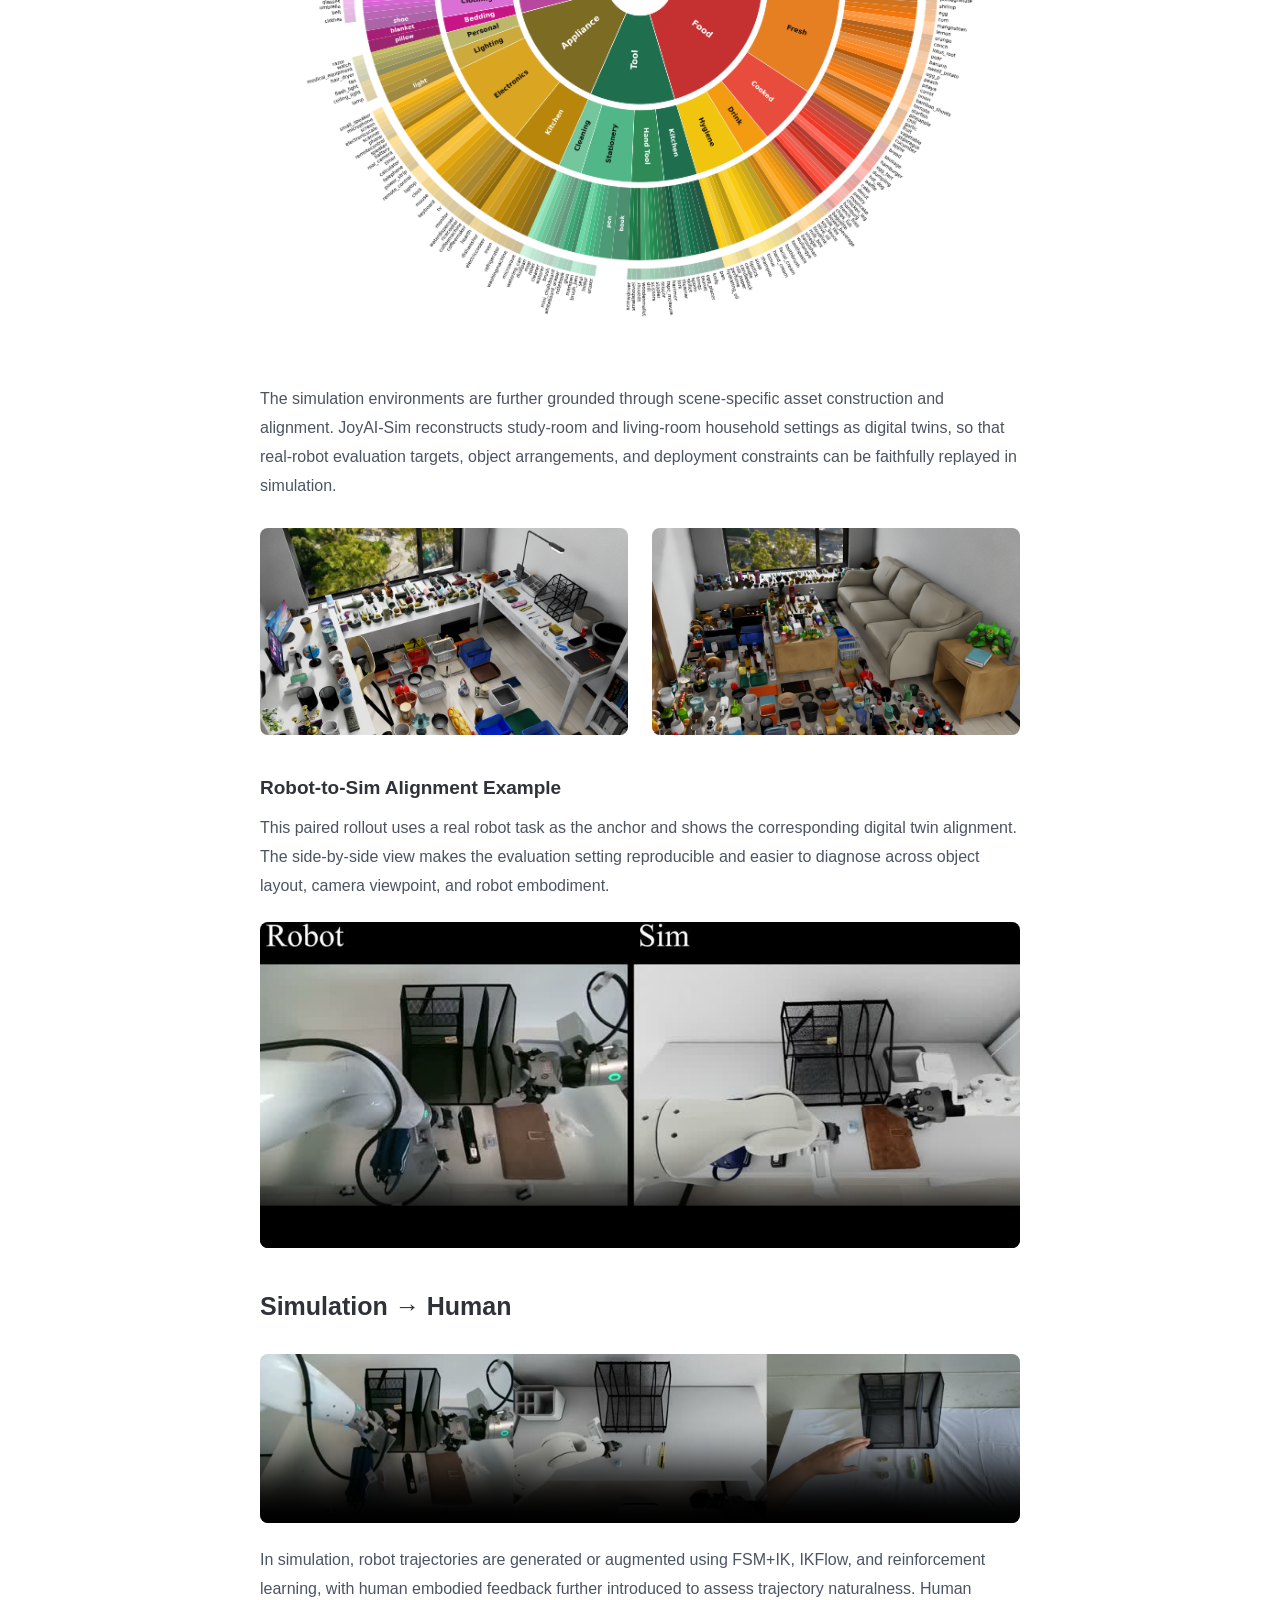
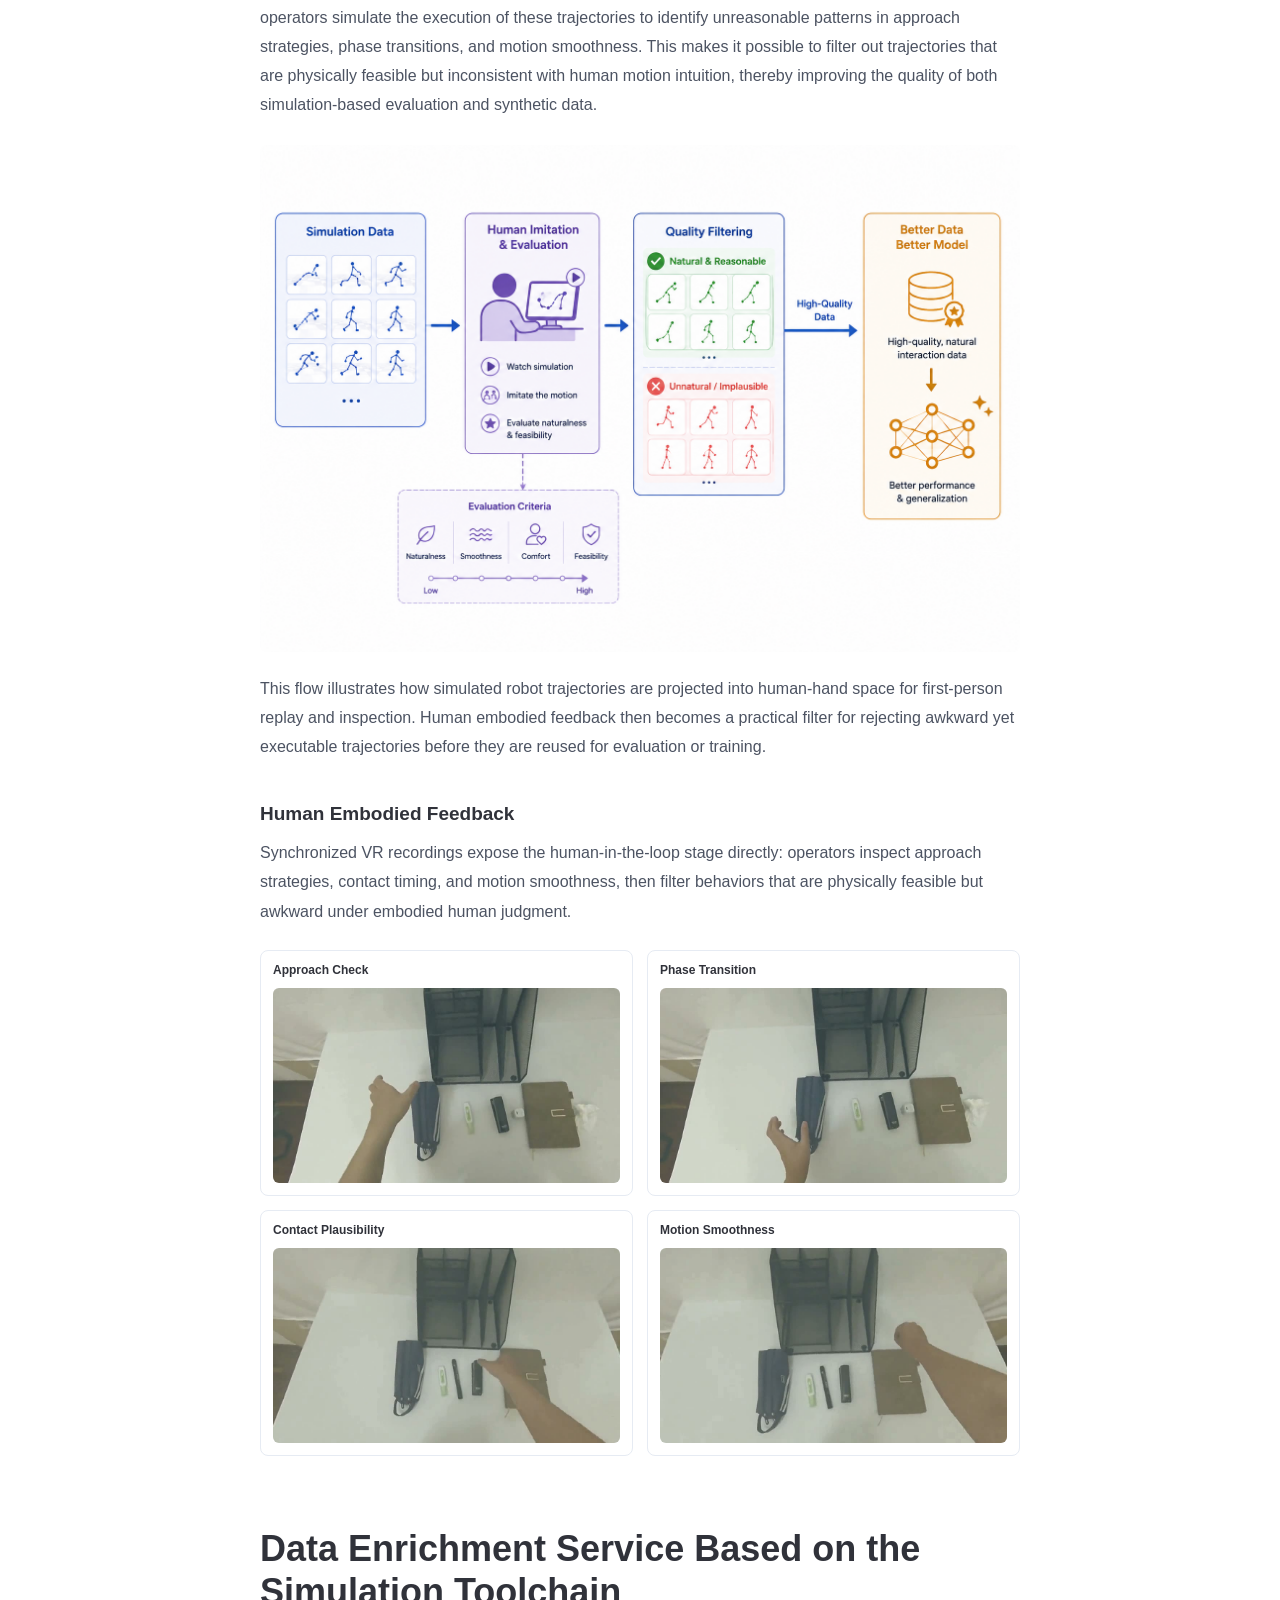
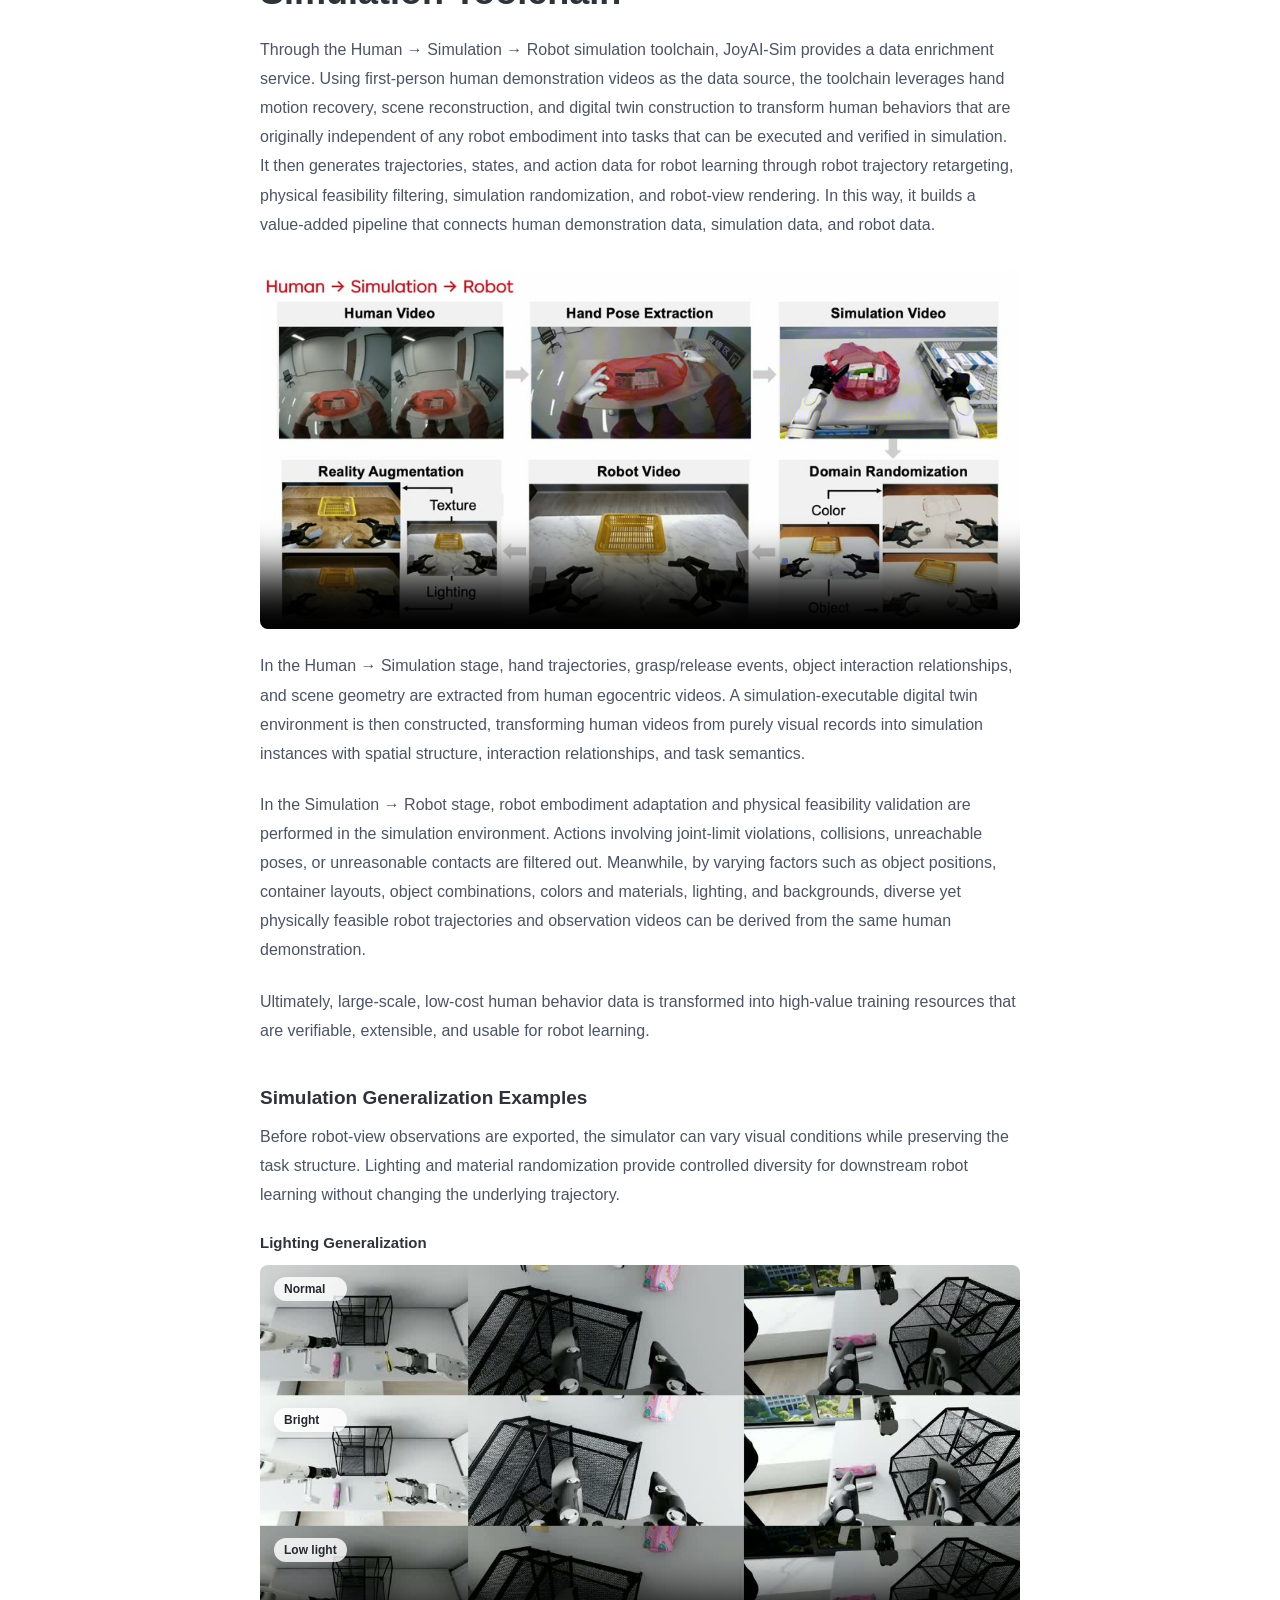
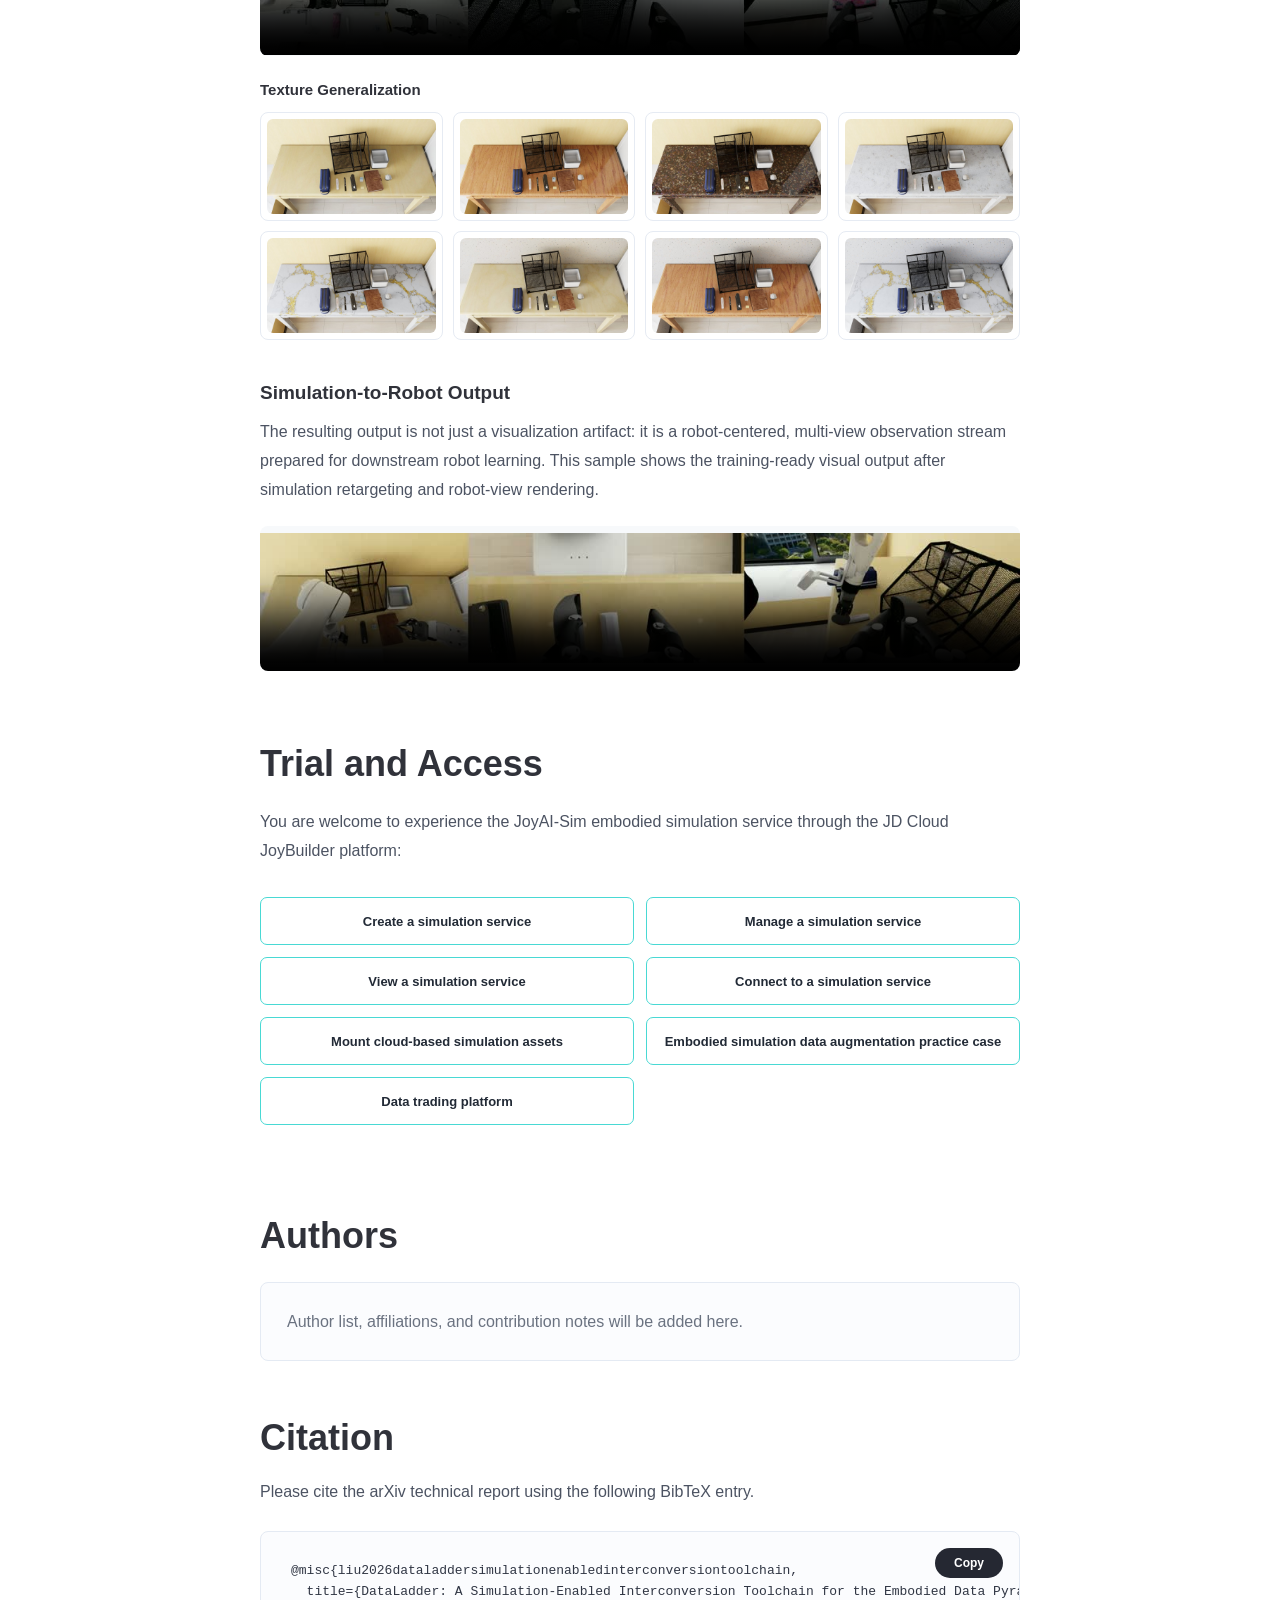
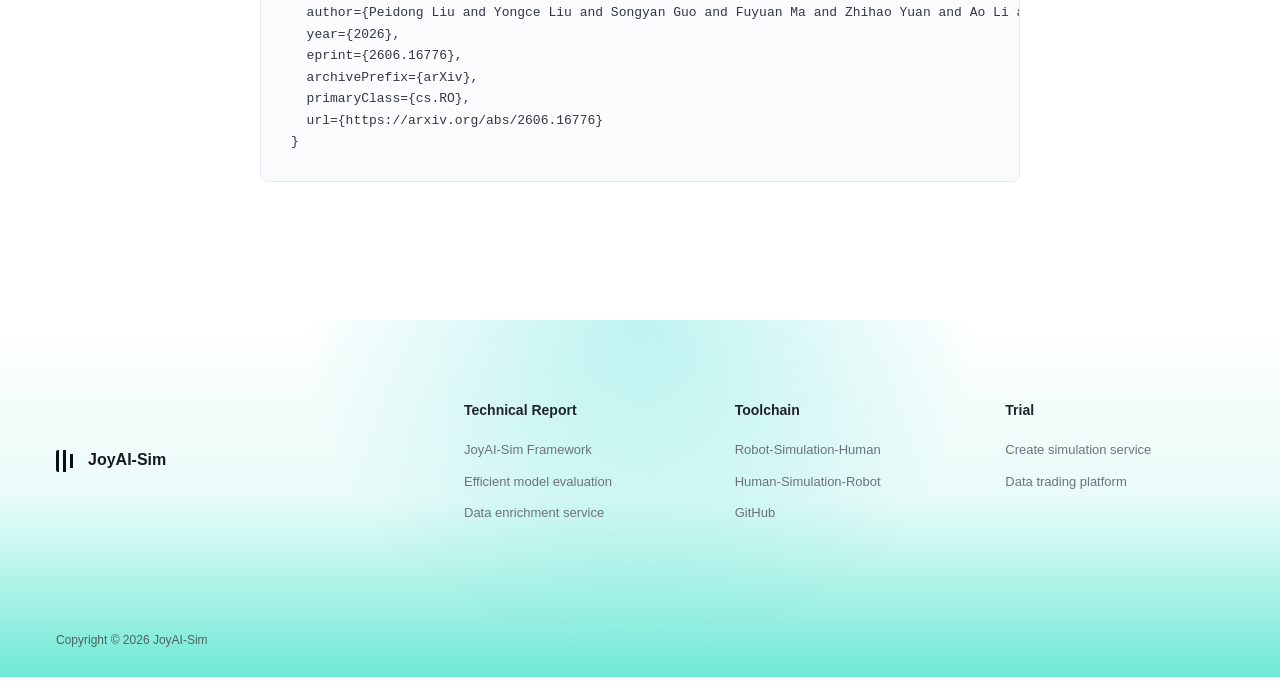
==== commit c8e30610: "Add bilingual toggle to project pages" ====
--- a/index.html
+++ b/index.html
@@ -31,26 +31,25 @@
         <span>JoyAI-Sim</span>
       </a>
       <nav class="nav" aria-label="Page navigation">
-        <a href="#framework">Framework</a>
-        <a href="#evaluation">Evaluation</a>
-        <a href="#enrichment">Enrichment</a>
-        <a href="#access">Trial</a>
+        <a href="#framework" data-i18n="nav.framework">Framework</a>
+        <a href="#evaluation" data-i18n="nav.evaluation">Evaluation</a>
+        <a href="#enrichment" data-i18n="nav.enrichment">Enrichment</a>
+        <a href="#access" data-i18n="nav.access">Trial</a>
       </nav>
-      <div class="language">
-        <span>中文</span>
-        <strong>EN</strong>
+      <div class="language" role="group" aria-label="Language switcher">
+        <button class="lang-button" type="button" data-lang-value="zh">中文</button>
+        <button class="lang-button is-active" type="button" data-lang-value="en">EN</button>
       </div>
     </header>
 
     <main id="top">
       <section class="hero">
-        <p class="date">04/16/2026</p>
         <h1>JoyAI-Sim</h1>
-        <p class="subtitle">
+        <p class="subtitle" data-i18n="hero.subtitle">
           Simulation transformation toolchain for embodied data pyramid, one-stop realization of value-added conversion
           and generalization amplification of embodied data.
         </p>
-        <p class="report-label">Technical Report</p>
+        <p class="report-label" data-i18n="hero.report">Technical Report</p>
         <figure class="hero-card">
           <img
             src="./assets/media/pdf-page/joysim-overview.png"
@@ -60,14 +59,14 @@
       </section>
 
       <section class="content-section" id="framework">
-        <h2>JoyAI-Sim Framework</h2>
-        <p>
+        <h2 data-i18n="framework.title">JoyAI-Sim Framework</h2>
+        <p data-i18n="framework.p1">
           To address the widely recognized challenges of evaluation efficiency and data bottlenecks in embodied AI, we
           propose the JoyAI-Sim simulation data transformation toolchain, Robot ⇌ Simulation ⇌ Human, built upon the
           embodied data pyramid. This toolchain supports both a top-down Robot → Simulation → Human service for
           efficient model evaluation and a bottom-up Human → Simulation → Robot service for data enrichment.
         </p>
-        <p>
+        <p data-i18n="framework.p2">
           The two transformation pipelines connect, at one end, scarce robot data that closely reflects real-world
           deployment, and at the other end, abundant human data that is not tied to a specific robot embodiment. Together,
           they enable bidirectional integration of data and evaluation. Through the JD Cloud JoyBuilder platform,
@@ -83,13 +82,13 @@
       </section>
 
       <section class="content-section" id="evaluation">
-        <h2>Efficient model evaluation based on simulation tool chain</h2>
+        <h2 data-i18n="evaluation.title">Efficient model evaluation based on simulation tool chain</h2>
         <figure class="video-panel">
           <video controls muted loop playsinline poster="./assets/media/pdf-page/Robot-Sim-Human.jpg">
             <source src="./assets/media/pdf-page/Robot-Sim-Human.mp4" type="video/mp4" />
           </video>
         </figure>
-        <p>
+        <p data-i18n="evaluation.p1">
           Through the Robot → Simulation → Human simulation toolchain, model evaluation can be conducted more efficiently
           than on physical robots. Real robot tasks are used to define deployment-oriented goals, while digital twins
           enable scalable simulation-based evaluation and trajectory synthesis. Human embodied feedback is further
@@ -97,8 +96,8 @@
           that connects physical robot evaluation, simulation evaluation, and human perception.
         </p>
 
-        <h3>Robot → Simulation</h3>
-        <p>
+        <h3 data-i18n="robotsim.title">Robot → Simulation</h3>
+        <p data-i18n="robotsim.p1">
           Using real robot tasks as anchors, task semantics, object assets, scene layouts, robot embodiments, camera
           configurations, control interfaces, and success criteria are mapped into digital twins to construct simulation
           evaluation environments that are reproducible, parallelizable, and diagnosable. JoyAI-Sim builds a Sim-Ready
@@ -114,7 +113,7 @@
             loading="lazy"
           />
         </figure>
-        <p>
+        <p data-i18n="robotsim.p2">
           The simulation environments are further grounded through scene-specific asset construction and alignment.
           JoyAI-Sim reconstructs study-room and living-room household settings as digital twins, so that real-robot
           evaluation targets, object arrangements, and deployment constraints can be faithfully replayed in simulation.
@@ -138,8 +137,8 @@
 
         <div class="detail-section">
           <div class="detail-copy">
-            <h4>Robot-to-Sim Alignment Example</h4>
-            <p>
+            <h4 data-i18n="robotsim.alignTitle">Robot-to-Sim Alignment Example</h4>
+            <p data-i18n="robotsim.alignP">
               This paired rollout uses a real robot task as the anchor and shows the corresponding digital twin
               alignment. The side-by-side view makes the evaluation setting reproducible and easier to diagnose across
               object layout, camera viewpoint, and robot embodiment.
@@ -152,13 +151,13 @@
           </figure>
         </div>
 
-        <h3>Simulation → Human</h3>
+        <h3 data-i18n="simhuman.title">Simulation → Human</h3>
         <figure class="video-panel">
           <video controls muted loop playsinline poster="./assets/media/pdf-page/concat.jpg">
             <source src="./assets/media/pdf-page/concat.mp4" type="video/mp4" />
           </video>
         </figure>
-        <p>
+        <p data-i18n="simhuman.p1">
           In simulation, robot trajectories are generated or augmented using FSM+IK, IKFlow, and reinforcement learning,
           with human embodied feedback further introduced to assess trajectory naturalness. Human operators simulate the
           execution of these trajectories to identify unreasonable patterns in approach strategies, phase transitions,
@@ -173,7 +172,7 @@
             loading="lazy"
           />
         </figure>
-        <p>
+        <p data-i18n="simhuman.p2">
           This flow illustrates how simulated robot trajectories are projected into human-hand space for first-person
           replay and inspection. Human embodied feedback then becomes a practical filter for rejecting awkward yet
           executable trajectories before they are reused for evaluation or training.
@@ -181,8 +180,8 @@
 
         <div class="detail-section">
           <div class="detail-copy">
-            <h4>Human Embodied Feedback</h4>
-            <p>
+            <h4 data-i18n="simhuman.feedbackTitle">Human Embodied Feedback</h4>
+            <p data-i18n="simhuman.feedbackP">
               Synchronized VR recordings expose the human-in-the-loop stage directly: operators inspect approach
               strategies, contact timing, and motion smoothness, then filter behaviors that are physically feasible but
               awkward under embodied human judgment.
@@ -190,25 +189,25 @@
           </div>
           <div class="feedback-grid" aria-label="Synchronized VR human embodied feedback videos">
             <article class="feedback-tile">
-              <strong>Approach Check</strong>
+              <strong data-i18n="simhuman.approach">Approach Check</strong>
               <video autoplay muted loop playsinline poster="./assets/media/plus/vr-feedback-approach.jpg">
                 <source src="./assets/media/plus/vr-feedback-approach.mp4" type="video/mp4" />
               </video>
             </article>
             <article class="feedback-tile">
-              <strong>Phase Transition</strong>
+              <strong data-i18n="simhuman.transition">Phase Transition</strong>
               <video autoplay muted loop playsinline poster="./assets/media/plus/vr-feedback-transition.jpg">
                 <source src="./assets/media/plus/vr-feedback-transition.mp4" type="video/mp4" />
               </video>
             </article>
             <article class="feedback-tile">
-              <strong>Contact Plausibility</strong>
+              <strong data-i18n="simhuman.contact">Contact Plausibility</strong>
               <video autoplay muted loop playsinline poster="./assets/media/plus/vr-feedback-contact.jpg">
                 <source src="./assets/media/plus/vr-feedback-contact.mp4" type="video/mp4" />
               </video>
             </article>
             <article class="feedback-tile">
-              <strong>Motion Smoothness</strong>
+              <strong data-i18n="simhuman.smooth">Motion Smoothness</strong>
               <video autoplay muted loop playsinline poster="./assets/media/plus/vr-feedback-smoothness.jpg">
                 <source src="./assets/media/plus/vr-feedback-smoothness.mp4" type="video/mp4" />
               </video>
@@ -218,8 +217,8 @@
       </section>
 
       <section class="content-section" id="enrichment">
-        <h2>Data Enrichment Service Based on the Simulation Toolchain</h2>
-        <p>
+        <h2 data-i18n="enrichment.title">Data Enrichment Service Based on the Simulation Toolchain</h2>
+        <p data-i18n="enrichment.p1">
           Through the Human → Simulation → Robot simulation toolchain, JoyAI-Sim provides a data enrichment service.
           Using first-person human demonstration videos as the data source, the toolchain leverages hand motion recovery,
           scene reconstruction, and digital twin construction to transform human behaviors that are originally
@@ -233,48 +232,48 @@
             <source src="./assets/media/pdf-page/Human-Sim-Robot.mp4" type="video/mp4" />
           </video>
         </figure>
-        <p>
+        <p data-i18n="enrichment.p2">
           In the Human → Simulation stage, hand trajectories, grasp/release events, object interaction relationships, and
           scene geometry are extracted from human egocentric videos. A simulation-executable digital twin environment is
           then constructed, transforming human videos from purely visual records into simulation instances with spatial
           structure, interaction relationships, and task semantics.
         </p>
-        <p>
+        <p data-i18n="enrichment.p3">
           In the Simulation → Robot stage, robot embodiment adaptation and physical feasibility validation are performed
           in the simulation environment. Actions involving joint-limit violations, collisions, unreachable poses, or
           unreasonable contacts are filtered out. Meanwhile, by varying factors such as object positions, container
           layouts, object combinations, colors and materials, lighting, and backgrounds, diverse yet physically feasible
           robot trajectories and observation videos can be derived from the same human demonstration.
         </p>
-        <p>
+        <p data-i18n="enrichment.p4">
           Ultimately, large-scale, low-cost human behavior data is transformed into high-value training resources that
           are verifiable, extensible, and usable for robot learning.
         </p>
 
         <div class="detail-section generalization-section">
           <div class="detail-copy">
-            <h4>Simulation Generalization Examples</h4>
-            <p>
+            <h4 data-i18n="generalization.title">Simulation Generalization Examples</h4>
+            <p data-i18n="generalization.p">
               Before robot-view observations are exported, the simulator can vary visual conditions while preserving the
               task structure. Lighting and material randomization provide controlled diversity for downstream robot
               learning without changing the underlying trajectory.
             </p>
           </div>
           <div class="generalization-block">
-            <h5>Lighting Generalization</h5>
+            <h5 data-i18n="generalization.light">Lighting Generalization</h5>
             <figure class="video-panel detail-media lighting-panel">
               <video controls muted loop playsinline poster="./assets/media/plus/episode-1000-lighting-generalization.jpg">
                 <source src="./assets/media/plus/episode-1000-lighting-generalization.mp4" type="video/mp4" />
               </video>
               <div class="lighting-labels" aria-hidden="true">
-                <span>Normal</span>
-                <span>Bright</span>
-                <span>Low light</span>
+                <span data-i18n="generalization.normal">Normal</span>
+                <span data-i18n="generalization.bright">Bright</span>
+                <span data-i18n="generalization.low">Low light</span>
               </div>
             </figure>
           </div>
           <div class="generalization-block">
-            <h5>Texture Generalization</h5>
+            <h5 data-i18n="generalization.texture">Texture Generalization</h5>
             <div class="texture-grid" aria-label="Texture generalization examples">
               <figure class="texture-tile">
                 <img src="./assets/media/plus/combo-wall000-desk000.jpg" alt="Wall 000 and desk 000 material variant" loading="lazy" />
@@ -306,8 +305,8 @@
 
         <div class="detail-section">
           <div class="detail-copy">
-            <h4>Simulation-to-Robot Output</h4>
-            <p>
+            <h4 data-i18n="output.title">Simulation-to-Robot Output</h4>
+            <p data-i18n="output.p">
               The resulting output is not just a visualization artifact: it is a robot-centered, multi-view observation
               stream prepared for downstream robot learning. This sample shows the training-ready visual output after
               simulation retargeting and robot-view rendering.
@@ -322,32 +321,32 @@
       </section>
 
       <section class="content-section" id="access">
-        <h2>Trial and Access</h2>
-        <p>
+        <h2 data-i18n="trial.title">Trial and Access</h2>
+        <p data-i18n="trial.p">
           You are welcome to experience the JoyAI-Sim embodied simulation service through the JD Cloud JoyBuilder
           platform:
         </p>
         <div class="link-grid">
-          <a href="https://docs.jdcloud.com/cn/jdaip/create-embodiedsimulation">Create a simulation service</a>
-          <a href="https://docs.jdcloud.com/cn/jdaip/manage-embodiedsimulation">Manage a simulation service</a>
-          <a href="https://docs.jdcloud.com/cn/jdaip/check-embodiedsimulation">View a simulation service</a>
-          <a href="https://docs.jdcloud.com/cn/jdaip/embodiedsimulation-isaacsimclient">Connect to a simulation service</a>
-          <a href="https://docs.jdcloud.com/cn/jdaip/mountedasset">Mount cloud-based simulation assets</a>
-          <a href="https://docs.jdcloud.com/cn/jdaip/Notebook-Cosmos-Transfer">
+          <a href="https://docs.jdcloud.com/cn/jdaip/create-embodiedsimulation" data-i18n="trial.create">Create a simulation service</a>
+          <a href="https://docs.jdcloud.com/cn/jdaip/manage-embodiedsimulation" data-i18n="trial.manage">Manage a simulation service</a>
+          <a href="https://docs.jdcloud.com/cn/jdaip/check-embodiedsimulation" data-i18n="trial.view">View a simulation service</a>
+          <a href="https://docs.jdcloud.com/cn/jdaip/embodiedsimulation-isaacsimclient" data-i18n="trial.connect">Connect to a simulation service</a>
+          <a href="https://docs.jdcloud.com/cn/jdaip/mountedasset" data-i18n="trial.mount">Mount cloud-based simulation assets</a>
+          <a href="https://docs.jdcloud.com/cn/jdaip/Notebook-Cosmos-Transfer" data-i18n="trial.practice">
             Embodied simulation data augmentation practice case
           </a>
-          <a href="https://robotdata.jdcloud.com/model-dev">Data trading platform</a>
+          <a href="https://robotdata.jdcloud.com/model-dev" data-i18n="trial.market">Data trading platform</a>
         </div>
       </section>
 
       <section class="content-section credits-section" id="authors">
-        <h2>Authors</h2>
+        <h2 data-i18n="authors.title">Authors</h2>
         <div class="author-box">
-          <p>Author list, affiliations, and contribution notes will be added here.</p>
-        </div>
-
-        <h2>Citation</h2>
-        <p>
+          <p data-i18n="authors.p">Author list, affiliations, and contribution notes will be added here.</p>
+        </div>
+
+        <h2 data-i18n="citation.title">Citation</h2>
+        <p data-i18n="citation.p">
           Please cite the arXiv technical report using the following BibTeX entry.
         </p>
         <div class="bibtex-card">
@@ -372,57 +371,25 @@
       </div>
       <div class="footer-columns">
         <div>
-          <strong>Technical Report</strong>
-          <a href="#framework">JoyAI-Sim Framework</a>
-          <a href="#evaluation">Efficient model evaluation</a>
-          <a href="#enrichment">Data enrichment service</a>
+          <strong data-i18n="footer.report">Technical Report</strong>
+          <a href="#framework" data-i18n="footer.framework">JoyAI-Sim Framework</a>
+          <a href="#evaluation" data-i18n="footer.evaluation">Efficient model evaluation</a>
+          <a href="#enrichment" data-i18n="footer.enrichment">Data enrichment service</a>
         </div>
         <div>
-          <strong>Toolchain</strong>
-          <a href="#evaluation">Robot-Simulation-Human</a>
-          <a href="#enrichment">Human-Simulation-Robot</a>
-          <a href="https://github.com/JoyAI-Sim/JoyAI-Sim.github.io">GitHub</a>
+          <strong data-i18n="footer.toolchain">Toolchain</strong>
+          <a href="#evaluation" data-i18n="footer.evalLink">Robot-Simulation-Human</a>
+          <a href="#enrichment" data-i18n="footer.enrichLink">Human-Simulation-Robot</a>
+          <a href="https://github.com/JoyAI-Sim/JoyAI-Sim.github.io" data-i18n="footer.github">GitHub</a>
         </div>
         <div>
-          <strong>Trial</strong>
-          <a href="https://docs.jdcloud.com/cn/jdaip/create-embodiedsimulation">Create simulation service</a>
-          <a href="https://robotdata.jdcloud.com/model-dev">Data trading platform</a>
+          <strong data-i18n="footer.trial">Trial</strong>
+          <a href="https://docs.jdcloud.com/cn/jdaip/create-embodiedsimulation" data-i18n="footer.create">Create simulation service</a>
+          <a href="https://robotdata.jdcloud.com/model-dev" data-i18n="footer.market">Data trading platform</a>
         </div>
       </div>
       <p class="copyright">Copyright © 2026 JoyAI-Sim</p>
     </footer>
-    <script>
-      const feedbackVideos = Array.from(document.querySelectorAll(".feedback-grid video"));
-      const syncFeedbackGrid = () => {
-        if (!feedbackVideos.length) return;
-        feedbackVideos.forEach((video) => {
-          video.muted = true;
-          if (video.readyState >= 1) video.currentTime = Math.min(1.4, Math.max(0, video.duration - 0.2));
-          const playPromise = video.play();
-          if (playPromise) playPromise.catch(() => {});
-        });
-      };
-
-      window.addEventListener("load", syncFeedbackGrid);
-      feedbackVideos.forEach((video) => {
-        video.addEventListener("loadedmetadata", syncFeedbackGrid, { once: true });
-      });
-
-      document.querySelectorAll("[data-copy-target]").forEach((button) => {
-        button.addEventListener("click", async () => {
-          const target = document.getElementById(button.dataset.copyTarget);
-          if (!target) return;
-          try {
-            await navigator.clipboard.writeText(target.innerText);
-            button.textContent = "Copied";
-          } catch {
-            button.textContent = "Copy failed";
-          }
-          window.setTimeout(() => {
-            button.textContent = "Copy";
-          }, 1600);
-        });
-      });
-    </script>
+    <script src="./site.js"></script>
   </body>
 </html>
--- a/styles.css
+++ b/styles.css
@@ -102,16 +102,33 @@
   display: flex;
   justify-self: end;
   align-items: center;
-  gap: 14px;
-  color: #a0a6b2;
+  gap: 10px;
   font-size: 13px;
 }
 
-.language strong {
+.lang-button {
+  border: 0;
+  background: transparent;
+  color: #9ea5b1;
+  cursor: pointer;
+  font: inherit;
+  padding: 0;
+  transition:
+    color 160ms ease,
+    background-color 160ms ease;
+}
+
+.lang-button:hover {
+  color: #4f5563;
+}
+
+.lang-button.is-active {
   border-radius: 999px;
   background: #f0f2f6;
   color: #22252c;
-  padding: 5px 10px;
+  min-width: 56px;
+  min-height: 56px;
+  padding: 0 18px;
   font-weight: 600;
 }
 
@@ -128,12 +145,6 @@
 .hero {
   padding: 68px 0 22px;
   text-align: center;
-}
-
-.date {
-  margin: 0 0 18px;
-  color: #7d8492;
-  font-size: 14px;
 }
 
 h1,
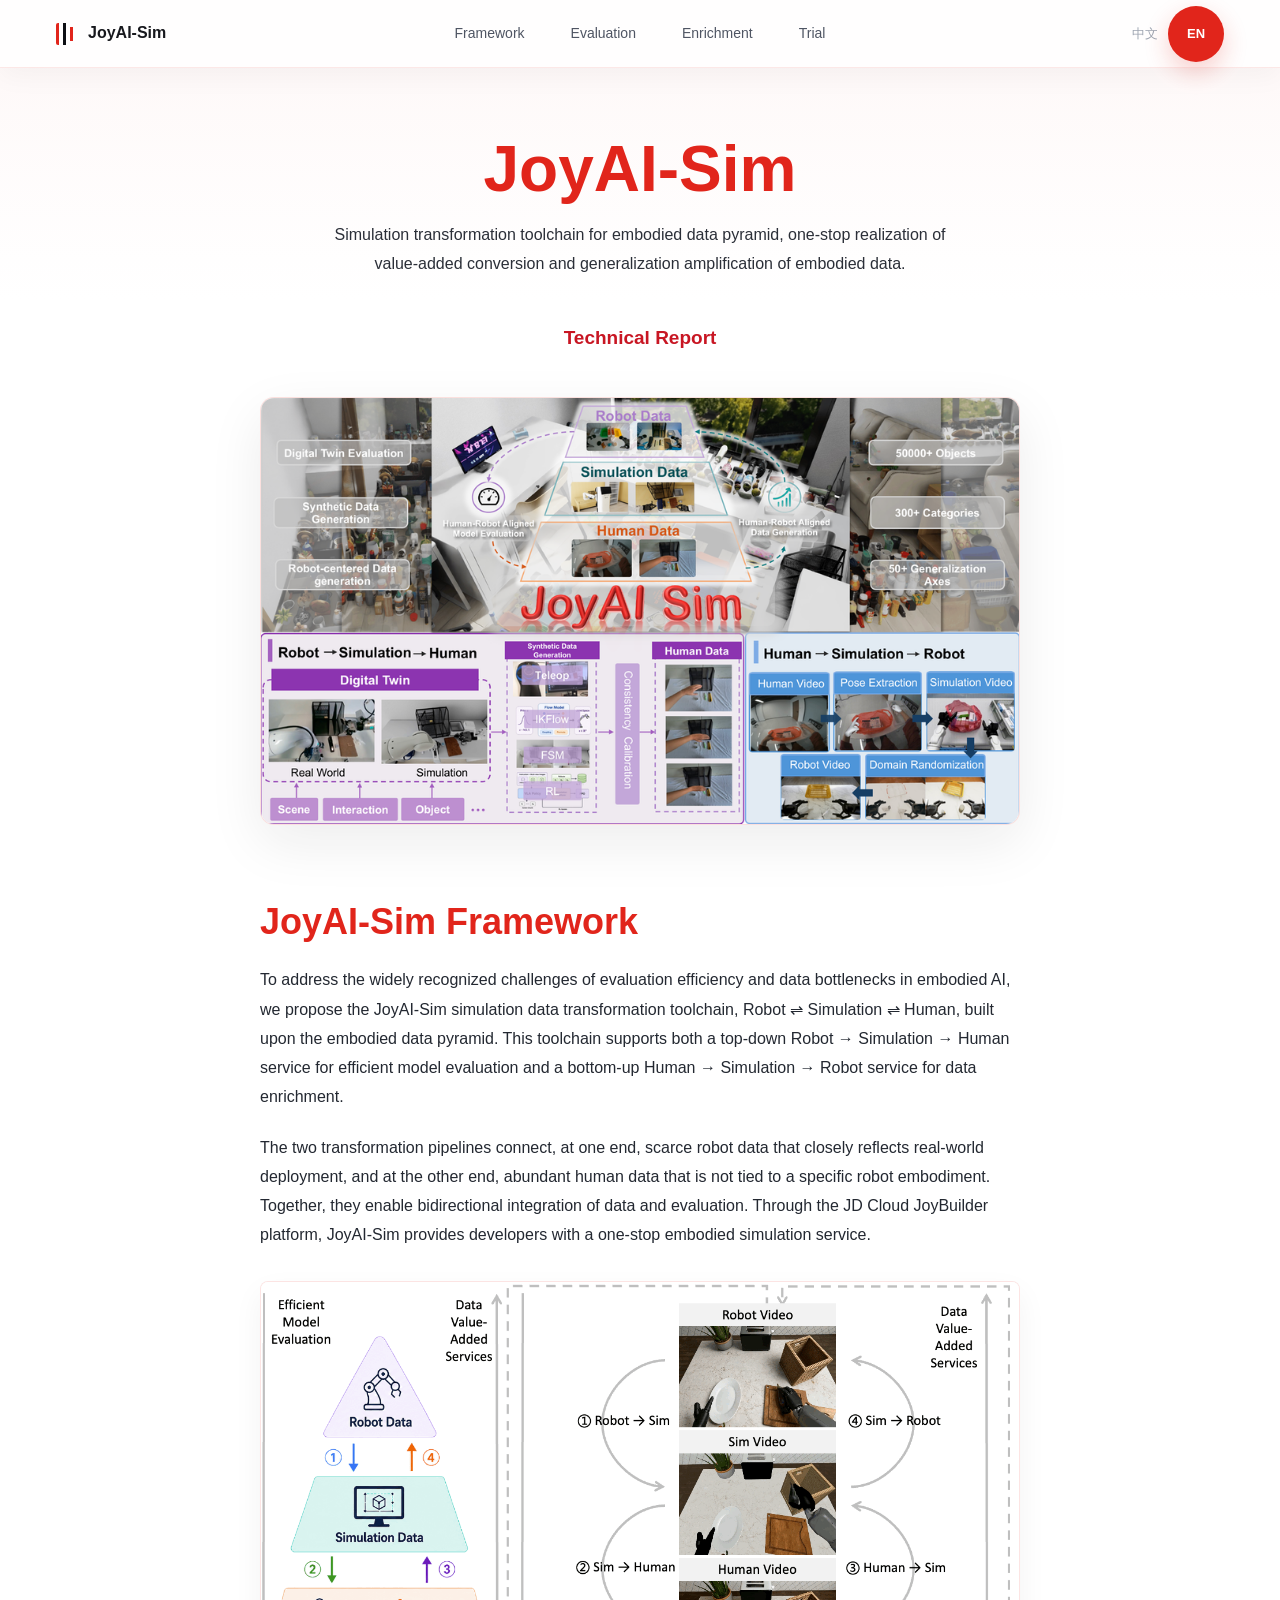
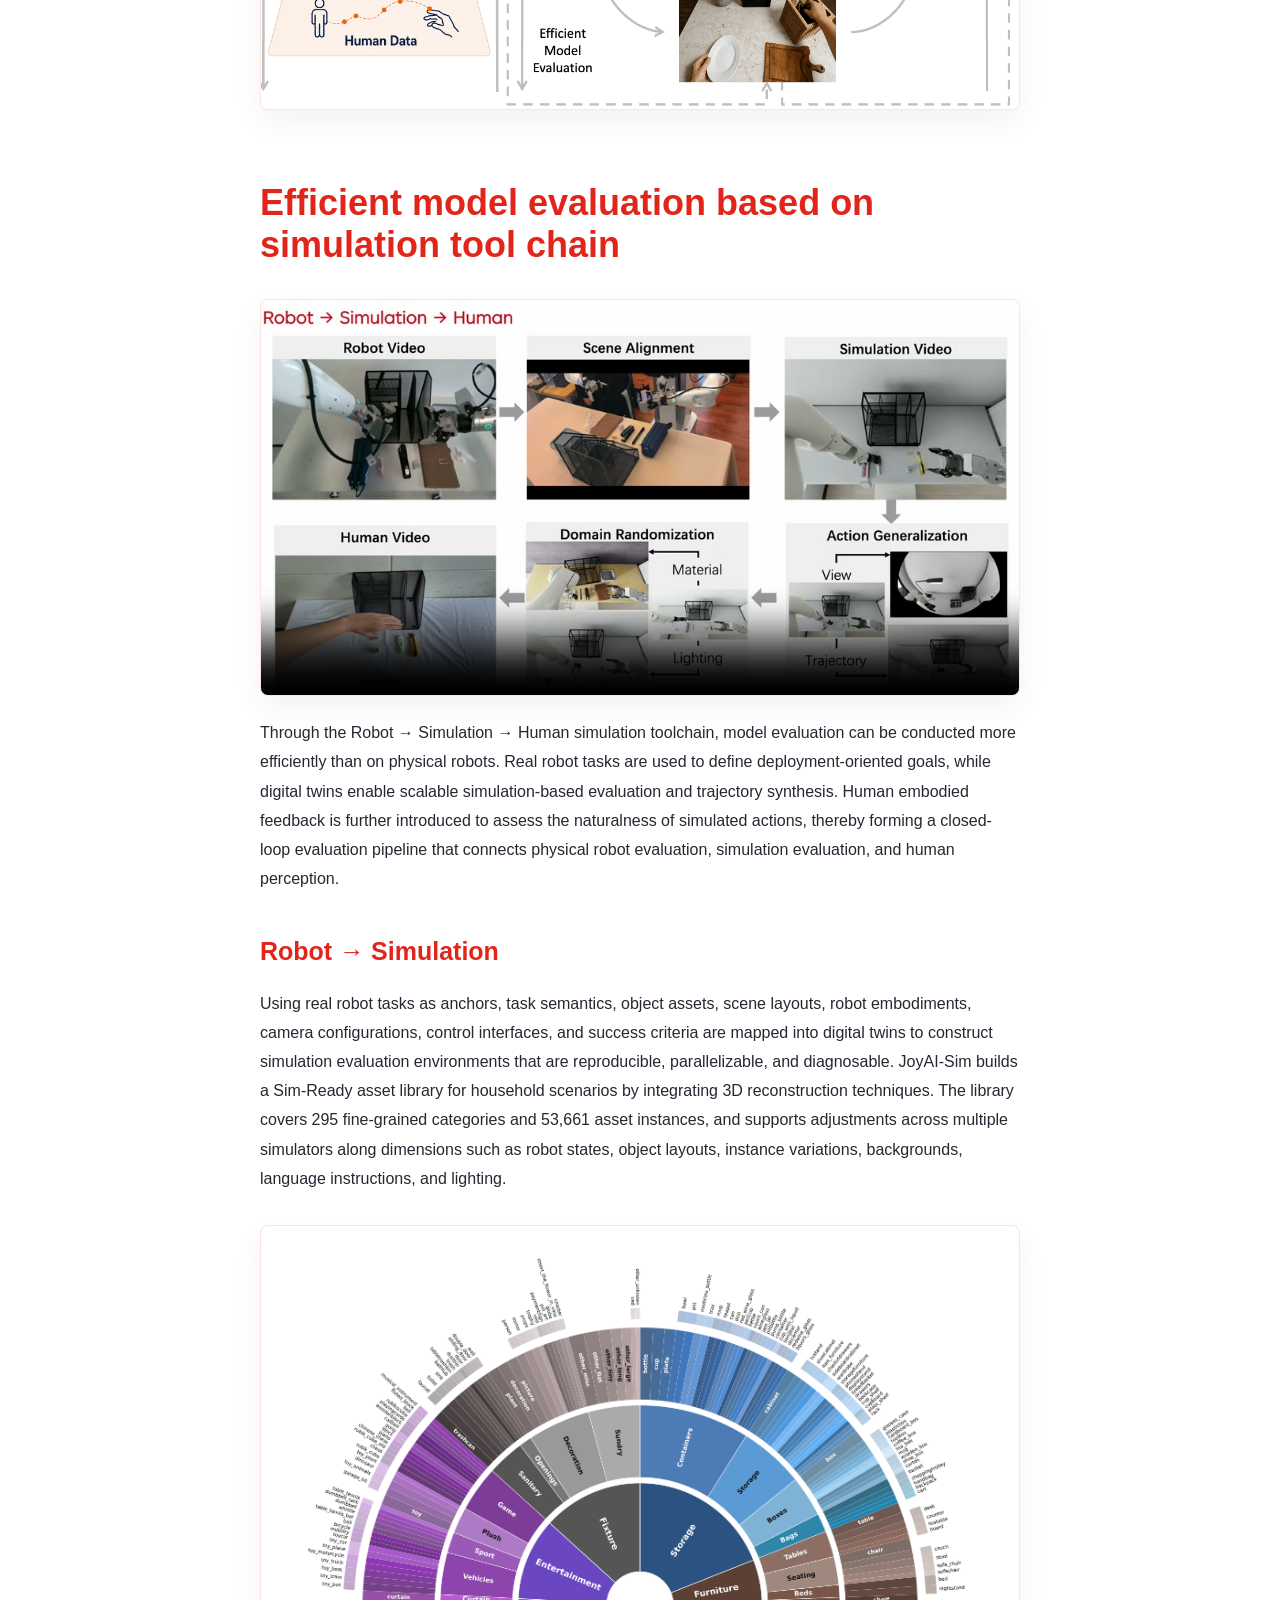
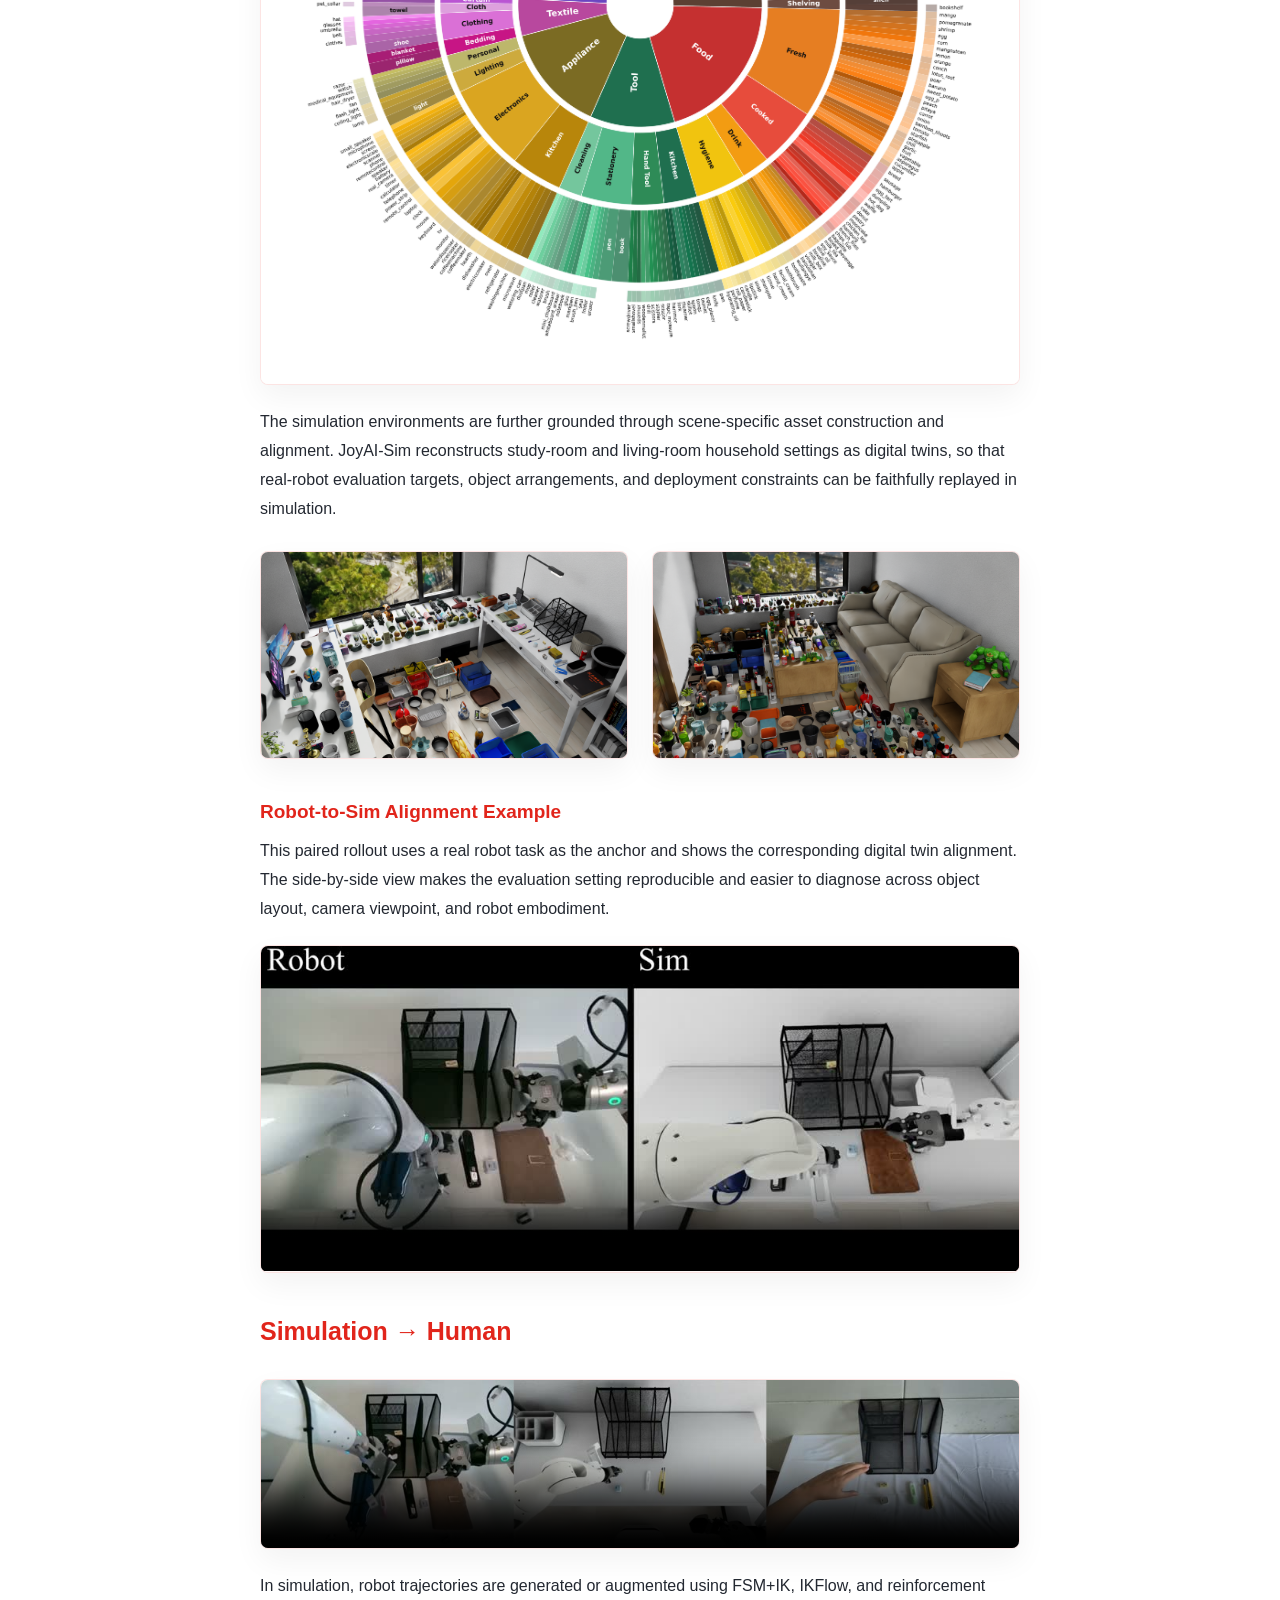
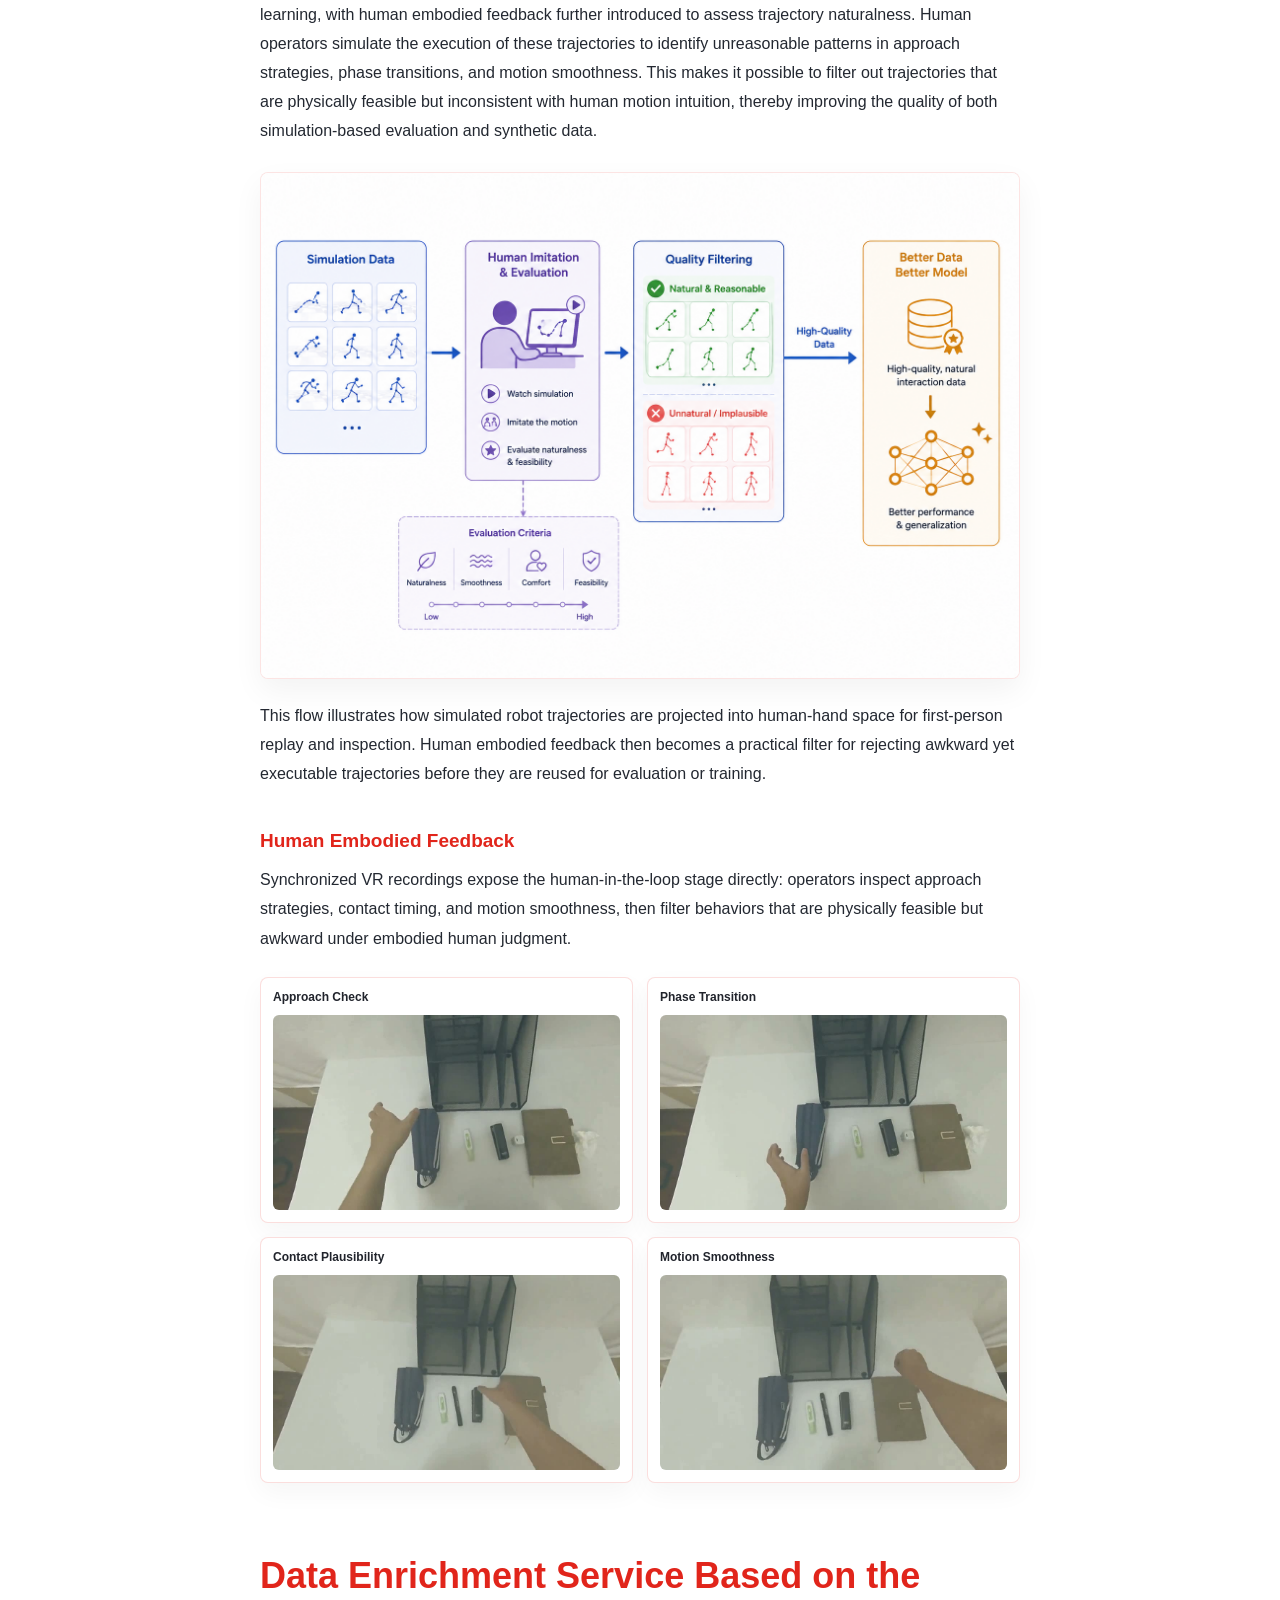
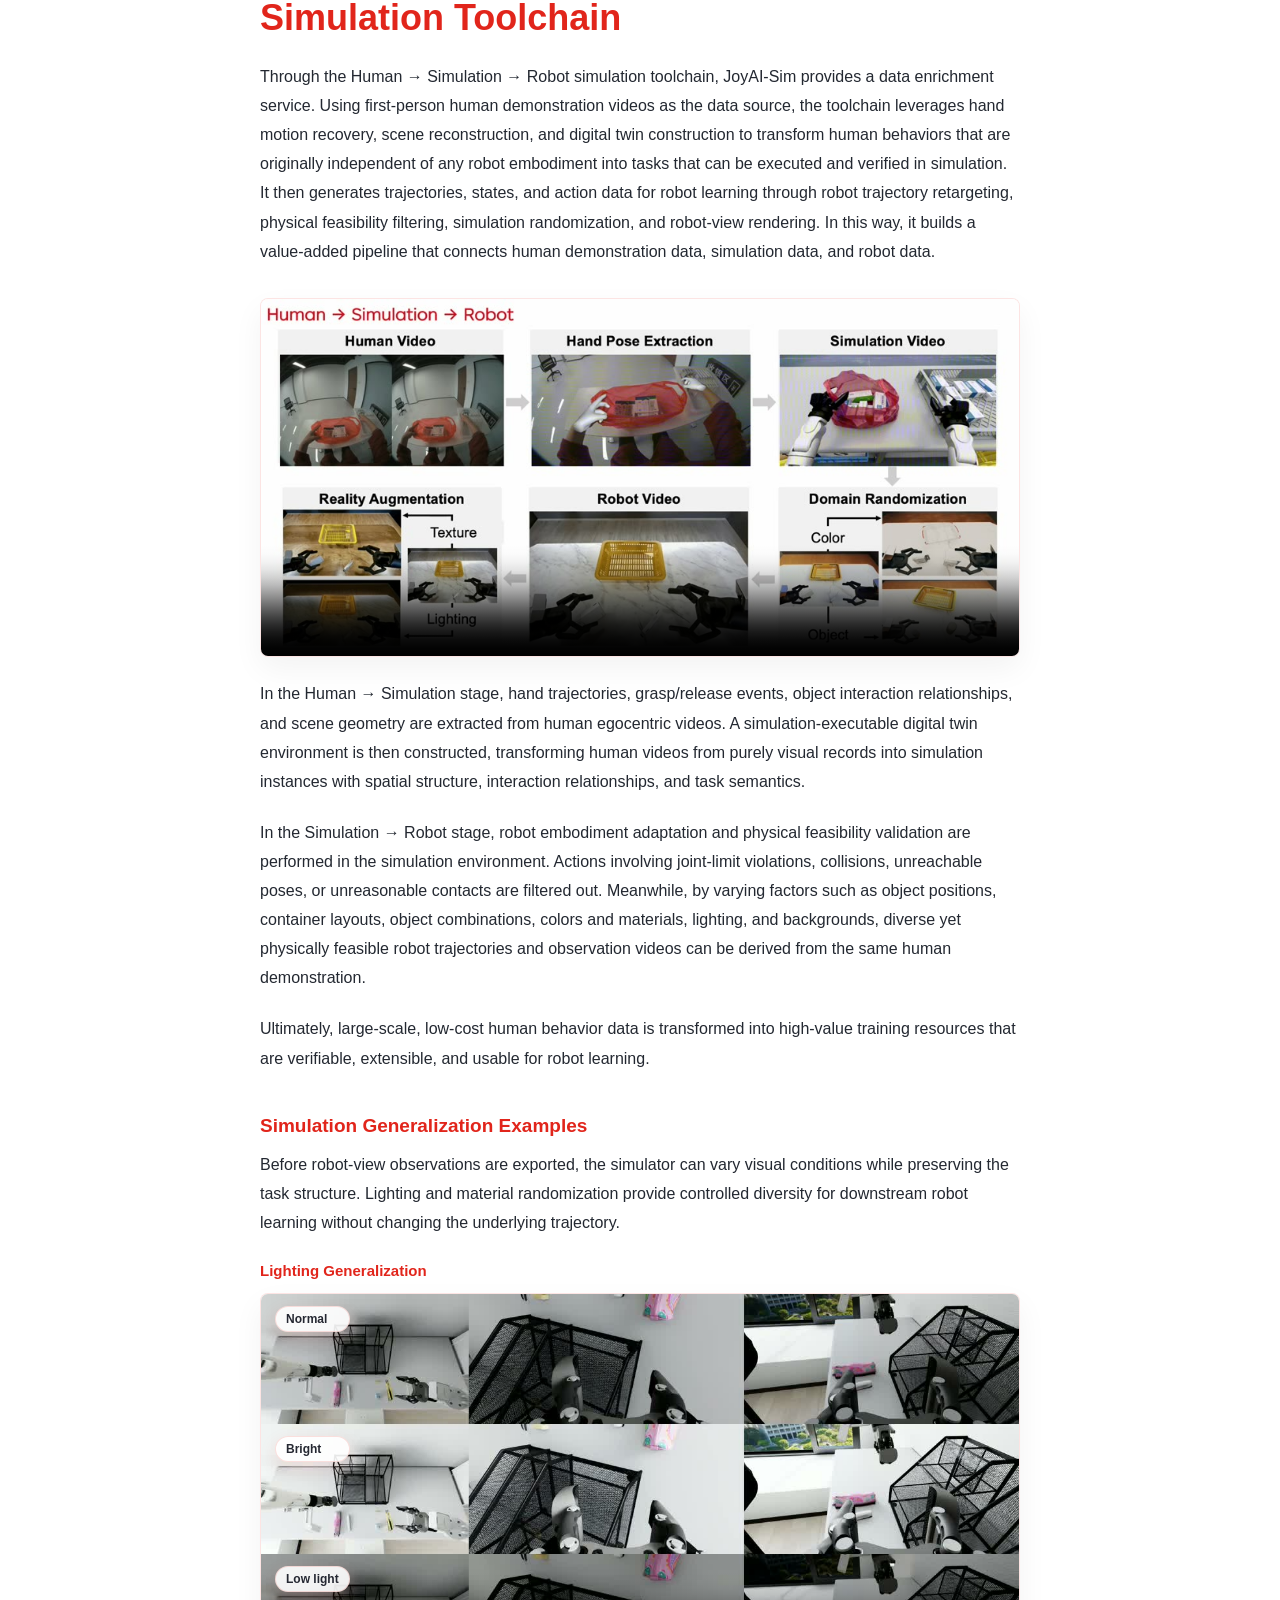
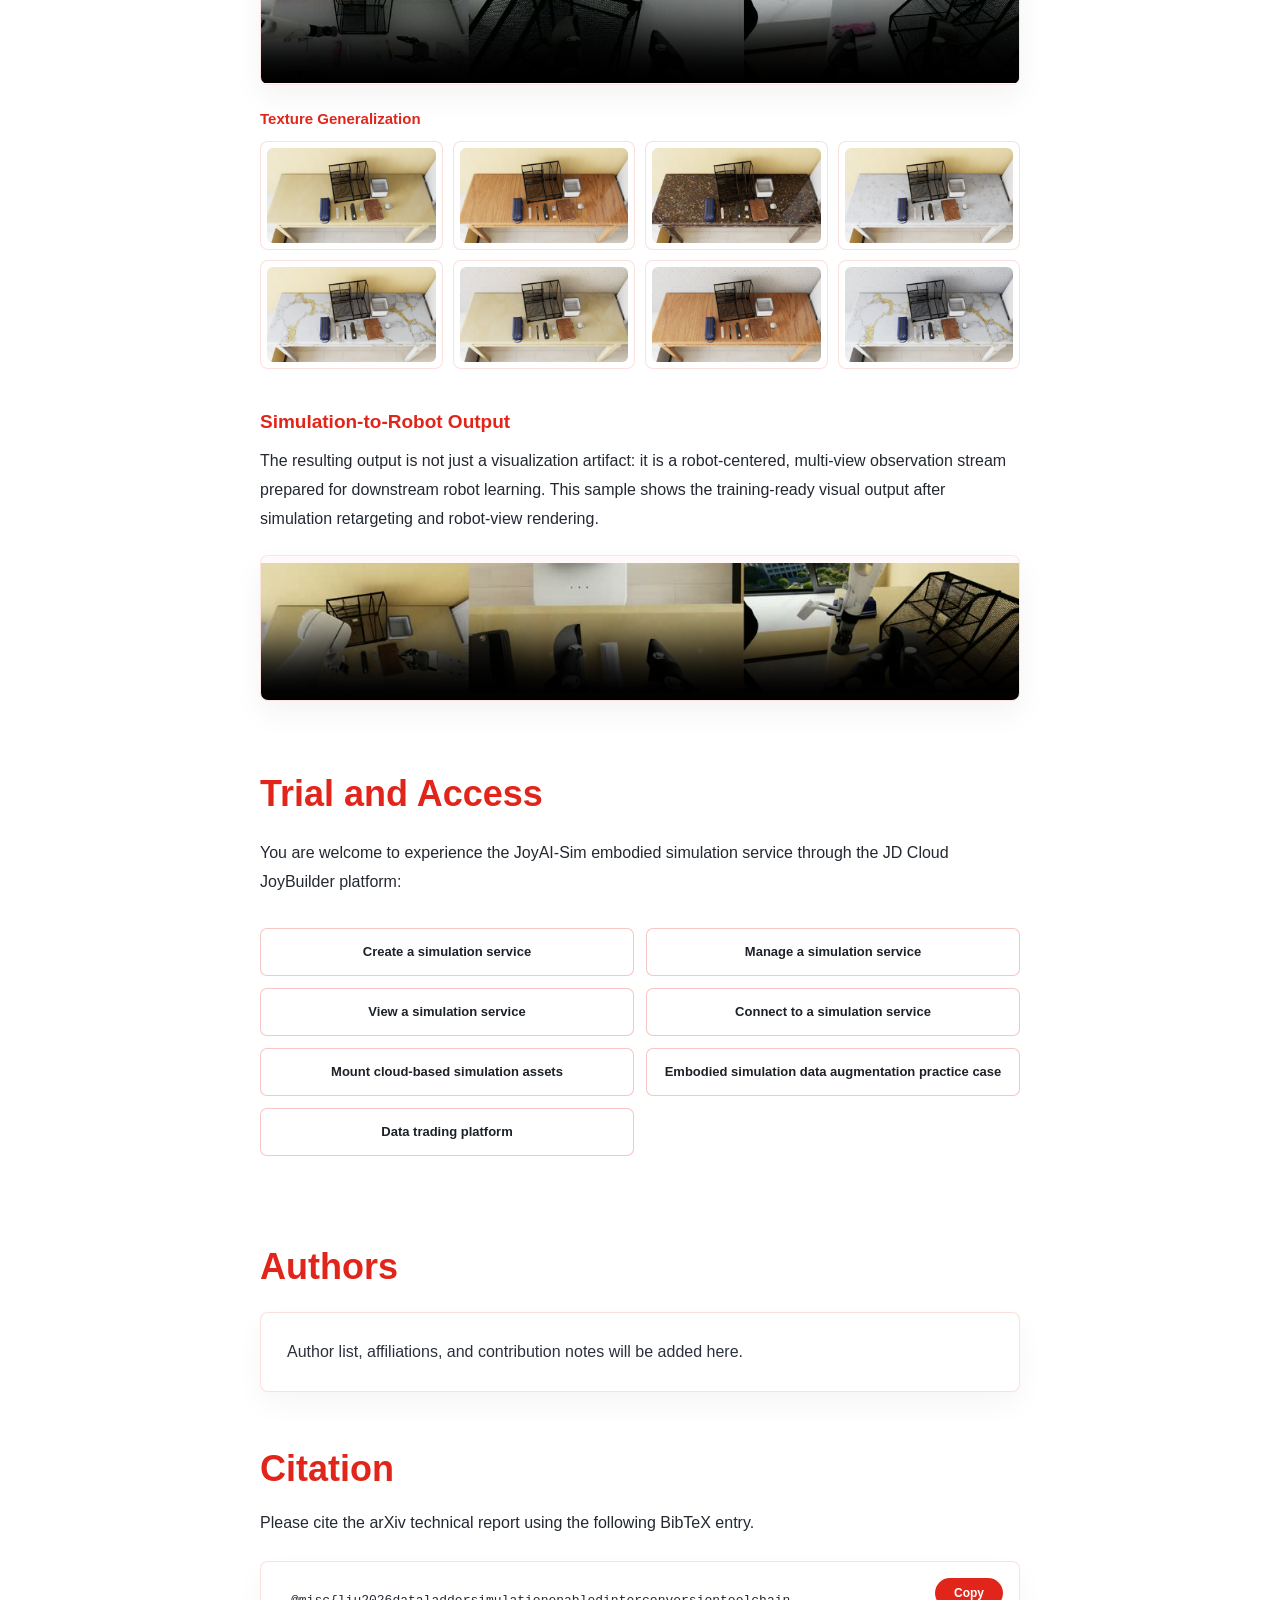
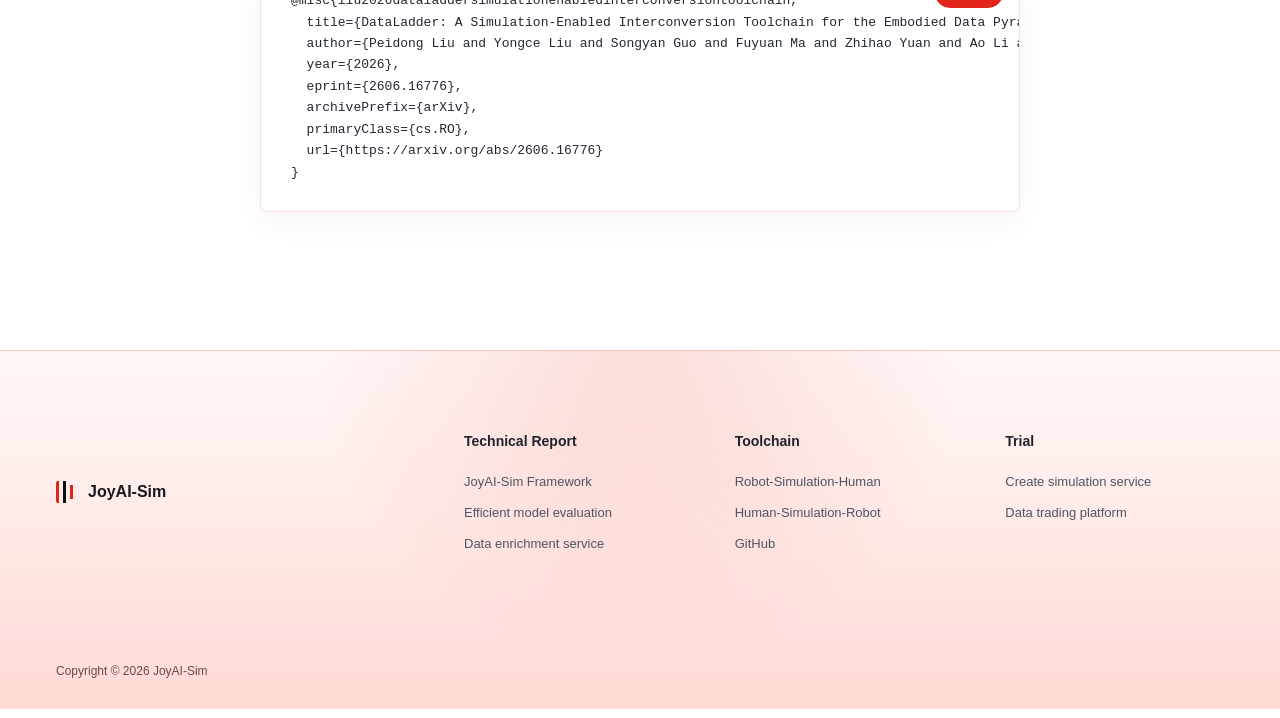
==== commit ec7b756d: "Link technical report label to arXiv" ====
--- a/index.html
+++ b/index.html
@@ -49,7 +49,13 @@
           Simulation transformation toolchain for embodied data pyramid, one-stop realization of value-added conversion
           and generalization amplification of embodied data.
         </p>
-        <p class="report-label" data-i18n="hero.report">Technical Report</p>
+        <a
+          class="report-label"
+          data-i18n="hero.report"
+          href="https://arxiv.org/abs/2606.16776"
+          target="_blank"
+          rel="noreferrer"
+        >Technical Report</a>
         <figure class="hero-card">
           <img
             src="./assets/media/pdf-page/joysim-overview.png"
--- a/styles.css
+++ b/styles.css
@@ -1,10 +1,11 @@
 :root {
   --text: #17181d;
-  --muted: #6d7280;
-  --soft: #eef1f6;
-  --line: #e5e9f1;
-  --aqua: #43dad5;
-  --blue: #2d6cff;
+  --muted: #4e5563;
+  --soft: #fff5f4;
+  --line: #f1d7d3;
+  --accent: #e1251b;
+  --accent-deep: #c81623;
+  --accent-soft: #fff1ef;
   --content: 760px;
   --wide: 900px;
   font-family: Inter, "PingFang SC", "PingFang TC", "Microsoft YaHei", "Noto Sans SC", Arial, sans-serif;
@@ -21,7 +22,9 @@
 
 body {
   margin: 0;
-  background: #fff;
+  background:
+    linear-gradient(180deg, rgba(225, 37, 27, 0.04) 0, rgba(225, 37, 27, 0.015) 160px, #fff 300px),
+    #fff;
   color: var(--text);
   font-size: 16px;
   line-height: 1.78;
@@ -57,6 +60,8 @@
   padding: 0 56px;
   background: rgba(255, 255, 255, 0.86);
   backdrop-filter: blur(18px);
+  border-bottom: 1px solid rgba(225, 37, 27, 0.1);
+  box-shadow: 0 8px 28px rgba(23, 24, 29, 0.04);
 }
 
 .brand,
@@ -77,8 +82,8 @@
   width: 22px;
   height: 22px;
   background:
-    linear-gradient(90deg, #0d0f14 3px, transparent 3px 7px, #0d0f14 7px 10px, transparent 10px),
-    linear-gradient(#0d0f14 0 0) 14px 4px / 3px 14px no-repeat;
+    linear-gradient(90deg, var(--accent) 3px, transparent 3px 7px, #0d0f14 7px 10px, transparent 10px),
+    linear-gradient(var(--accent) 0 0) 14px 4px / 3px 14px no-repeat;
   border-radius: 2px;
 }
 
@@ -95,7 +100,7 @@
 }
 
 .nav a:hover {
-  color: #0f1117;
+  color: var(--accent);
 }
 
 .language {
@@ -119,17 +124,18 @@
 }
 
 .lang-button:hover {
-  color: #4f5563;
+  color: var(--accent);
 }
 
 .lang-button.is-active {
   border-radius: 999px;
-  background: #f0f2f6;
-  color: #22252c;
+  background: var(--accent);
+  color: #fff;
   min-width: 56px;
   min-height: 56px;
   padding: 0 18px;
   font-weight: 600;
+  box-shadow: 0 10px 24px rgba(225, 37, 27, 0.22);
 }
 
 main {
@@ -156,7 +162,7 @@
 }
 
 h1 {
-  color: #282a32;
+  color: var(--accent);
   font-size: clamp(42px, 5.4vw, 64px);
   line-height: 1.05;
 }
@@ -164,16 +170,23 @@
 .subtitle {
   max-width: 620px;
   margin: 18px auto 22px;
-  color: #4f5665;
+  color: #2b2f38;
   font-size: 16px;
   line-height: 1.8;
 }
 
 .report-label {
+  display: inline-flex;
   margin: 20px auto 0;
-  color: #252832;
+  color: var(--accent-deep);
   font-size: 19px;
   font-weight: 700;
+  transition: color 160ms ease, transform 160ms ease;
+}
+
+.report-label:hover {
+  color: var(--accent);
+  transform: translateY(-1px);
 }
 
 .primary-action {
@@ -182,12 +195,12 @@
   align-items: center;
   justify-content: center;
   border-radius: 999px;
-  background: #3763ff;
+  background: var(--accent);
   color: #fff;
   padding: 8px 18px;
   font-size: 14px;
   font-weight: 600;
-  box-shadow: 0 10px 24px rgba(55, 99, 255, 0.24);
+  box-shadow: 0 10px 24px rgba(225, 37, 27, 0.24);
 }
 
 .hero-card {
@@ -195,8 +208,9 @@
   margin: 42px auto 0;
   overflow: hidden;
   border-radius: 14px;
-  background: #edf2f7;
-  box-shadow: 0 14px 50px rgba(27, 36, 58, 0.12);
+  background: #fff;
+  border: 1px solid rgba(225, 37, 27, 0.14);
+  box-shadow: 0 18px 54px rgba(23, 24, 29, 0.08);
 }
 
 .content-section {
@@ -204,27 +218,27 @@
 }
 
 .content-section h2 {
-  color: #30323a;
+  color: var(--accent);
   font-size: clamp(28px, 3vw, 36px);
   line-height: 1.18;
 }
 
 .content-section h3 {
   margin-top: 42px;
-  color: #30323a;
+  color: var(--accent);
   font-size: 25px;
   line-height: 1.28;
 }
 
 .content-section h4 {
-  color: #30323a;
+  color: var(--accent);
   font-size: 19px;
   line-height: 1.32;
 }
 
 .content-section p {
   margin: 22px 0 0;
-  color: #4c5362;
+  color: #232831;
   font-size: 16px;
   line-height: 1.82;
 }
@@ -240,9 +254,10 @@
   display: grid;
   min-height: 50px;
   place-items: center;
-  border: 1.5px solid #49d9d4;
+  border: 1.5px solid rgba(225, 37, 27, 0.28);
   border-radius: 7px;
   color: #222a36;
+  background: #fff;
   padding: 8px 10px;
   font-size: 12px;
   font-weight: 700;
@@ -254,22 +269,26 @@
   margin: 32px 0 0;
   overflow: hidden;
   border-radius: 8px;
-  background: #f7f9fb;
+  background: #fff;
+  border: 1px solid rgba(225, 37, 27, 0.12);
+  box-shadow: 0 12px 30px rgba(23, 24, 29, 0.05);
 }
 
 .video-panel {
   margin: 32px 0 0;
   overflow: hidden;
   border-radius: 8px;
-  background: #f7f9fb;
+  background: #fff;
+  border: 1px solid rgba(225, 37, 27, 0.12);
+  box-shadow: 0 12px 30px rgba(23, 24, 29, 0.05);
 }
 
 .image-panel img {
-  background: #f7f9fb;
+  background: #fffaf9;
 }
 
 .video-panel video {
-  background: #f7f9fb;
+  background: #fffaf9;
 }
 
 .detail-section {
@@ -312,9 +331,10 @@
 .lighting-labels span {
   align-self: start;
   margin-top: 12px;
+  border: 1px solid rgba(225, 37, 27, 0.14);
   border-radius: 999px;
-  background: rgba(255, 255, 255, 0.82);
-  box-shadow: 0 4px 16px rgba(27, 36, 58, 0.1);
+  background: rgba(255, 255, 255, 0.9);
+  box-shadow: 0 6px 18px rgba(225, 37, 27, 0.1);
   color: #252832;
   font-size: 12px;
   font-weight: 700;
@@ -328,7 +348,7 @@
 
 .generalization-block h5 {
   margin: 0;
-  color: #30323a;
+  color: var(--accent);
   font-size: 15px;
   font-weight: 700;
   line-height: 1.35;
@@ -348,7 +368,7 @@
 .texture-tile {
   margin: 0;
   overflow: hidden;
-  border: 1px solid #e6ebf3;
+  border: 1px solid rgba(225, 37, 27, 0.14);
   border-radius: 8px;
   background: #fff;
   padding: 6px;
@@ -357,7 +377,7 @@
 .texture-tile img {
   aspect-ratio: 16 / 9;
   border-radius: 6px;
-  background: #eef2f7;
+  background: #fff7f6;
   object-fit: cover;
 }
 
@@ -373,14 +393,15 @@
   gap: 10px;
   margin: 0;
   overflow: hidden;
-  border: 1px solid #e6ebf3;
+  border: 1px solid rgba(225, 37, 27, 0.15);
   border-radius: 8px;
   background: #fff;
   padding: 12px;
+  box-shadow: 0 10px 26px rgba(23, 24, 29, 0.04);
 }
 
 .feedback-tile strong {
-  color: #30323a;
+  color: #21242c;
   font-size: 12px;
   line-height: 1.25;
 }
@@ -388,7 +409,7 @@
 .feedback-tile video {
   aspect-ratio: 16 / 9;
   border-radius: 6px;
-  background: #eef2f7;
+  background: #fff7f6;
   object-fit: cover;
 }
 
@@ -425,16 +446,16 @@
   display: grid;
   overflow: hidden;
   margin: 0;
-  border: 1px solid #e6ebf3;
+  border: 1px solid rgba(225, 37, 27, 0.14);
   border-radius: 8px;
-  background: #fbfcfe;
+  background: #fff;
 }
 
 .video-card video {
   aspect-ratio: 16 / 10;
   width: 100%;
   height: 100%;
-  background: #f1f4f8;
+  background: #fff7f6;
   object-fit: cover;
 }
 
@@ -461,7 +482,7 @@
 }
 
 .video-card span {
-  color: #697180;
+  color: #5d6573;
   font-size: 12px;
   line-height: 1.55;
 }
@@ -484,7 +505,7 @@
 .bullet-list {
   margin: 28px 0 0;
   padding-left: 20px;
-  color: #4c5362;
+  color: #232831;
   font-size: 15px;
 }
 
@@ -504,9 +525,10 @@
   min-height: 48px;
   align-items: center;
   justify-content: center;
-  border: 1.5px solid #49d9d4;
+  border: 1.5px solid rgba(225, 37, 27, 0.26);
   border-radius: 7px;
-  color: #222a36;
+  color: #1d2128;
+  background: #fff;
   padding: 9px 12px;
   font-size: 13px;
   font-weight: 700;
@@ -519,9 +541,9 @@
 }
 
 .link-grid a:hover {
-  border-color: #3763ff;
-  background: #f4f7ff;
-  color: #214bcb;
+  border-color: var(--accent);
+  background: var(--accent-soft);
+  color: var(--accent-deep);
 }
 
 .credits-section {
@@ -542,9 +564,10 @@
 
 .author-box,
 .bibtex-card {
-  border: 1px solid #e4eaf3;
+  border: 1px solid rgba(225, 37, 27, 0.14);
   border-radius: 8px;
-  background: #fbfcfe;
+  background: #fff;
+  box-shadow: 0 12px 28px rgba(23, 24, 29, 0.04);
 }
 
 .author-box {
@@ -553,7 +576,7 @@
 
 .author-box p {
   margin: 0;
-  color: #6a7280;
+  color: #2b313b;
 }
 
 .bibtex-card {
@@ -566,7 +589,7 @@
   margin: 0;
   overflow-x: auto;
   padding: 28px 30px;
-  color: #303644;
+  color: #222832;
   font-family: "SFMono-Regular", Consolas, "Liberation Mono", monospace;
   font-size: 13px;
   line-height: 1.65;
@@ -580,7 +603,7 @@
   min-width: 68px;
   border: 0;
   border-radius: 999px;
-  background: #252832;
+  background: var(--accent);
   color: #fff;
   cursor: pointer;
   padding: 8px 14px;
@@ -589,15 +612,16 @@
 }
 
 .copy-button:hover {
-  background: #3763ff;
+  background: var(--accent-deep);
 }
 
 .site-footer {
   margin-top: 120px;
   padding: 78px 56px 26px;
   background:
-    radial-gradient(circle at 50% 0%, rgba(68, 222, 214, 0.35), transparent 46%),
-    linear-gradient(180deg, #ffffff 0%, #e9fbf8 50%, #6fe9d6 100%);
+    radial-gradient(circle at 50% 0%, rgba(225, 37, 27, 0.12), transparent 44%),
+    linear-gradient(180deg, #fff7f6 0%, #ffeae7 48%, #ffd9d4 100%);
+  border-top: 1px solid rgba(225, 37, 27, 0.12);
 }
 
 .site-footer {
@@ -620,19 +644,23 @@
 
 .footer-columns strong {
   margin-bottom: 8px;
-  color: #20232b;
+  color: #1f232b;
   font-size: 14px;
 }
 
 .footer-columns a {
-  color: #6a7280;
+  color: #4e5563;
   font-size: 13px;
+}
+
+.footer-columns a:hover {
+  color: var(--accent-deep);
 }
 
 .copyright {
   grid-column: 1 / -1;
   margin: 46px 0 0;
-  color: #4d6261;
+  color: #6c4a45;
   font-size: 12px;
 }
 
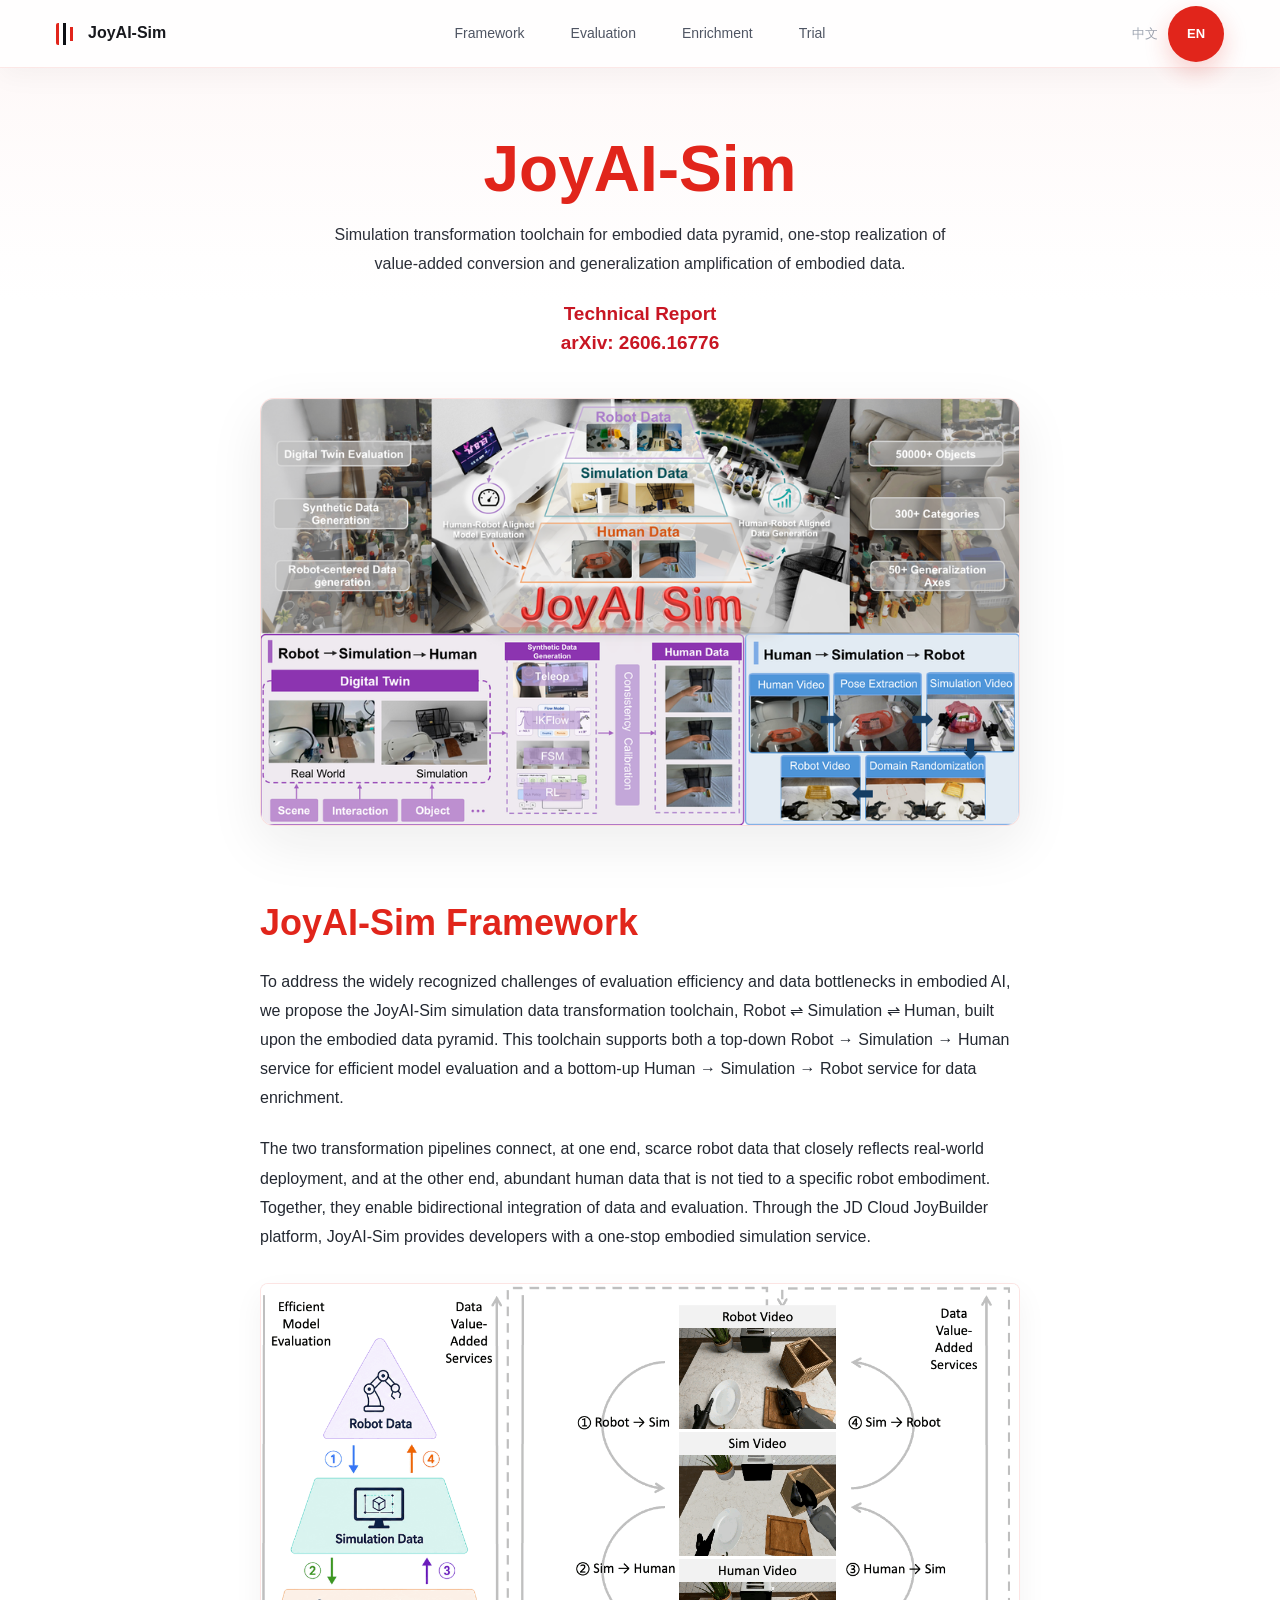
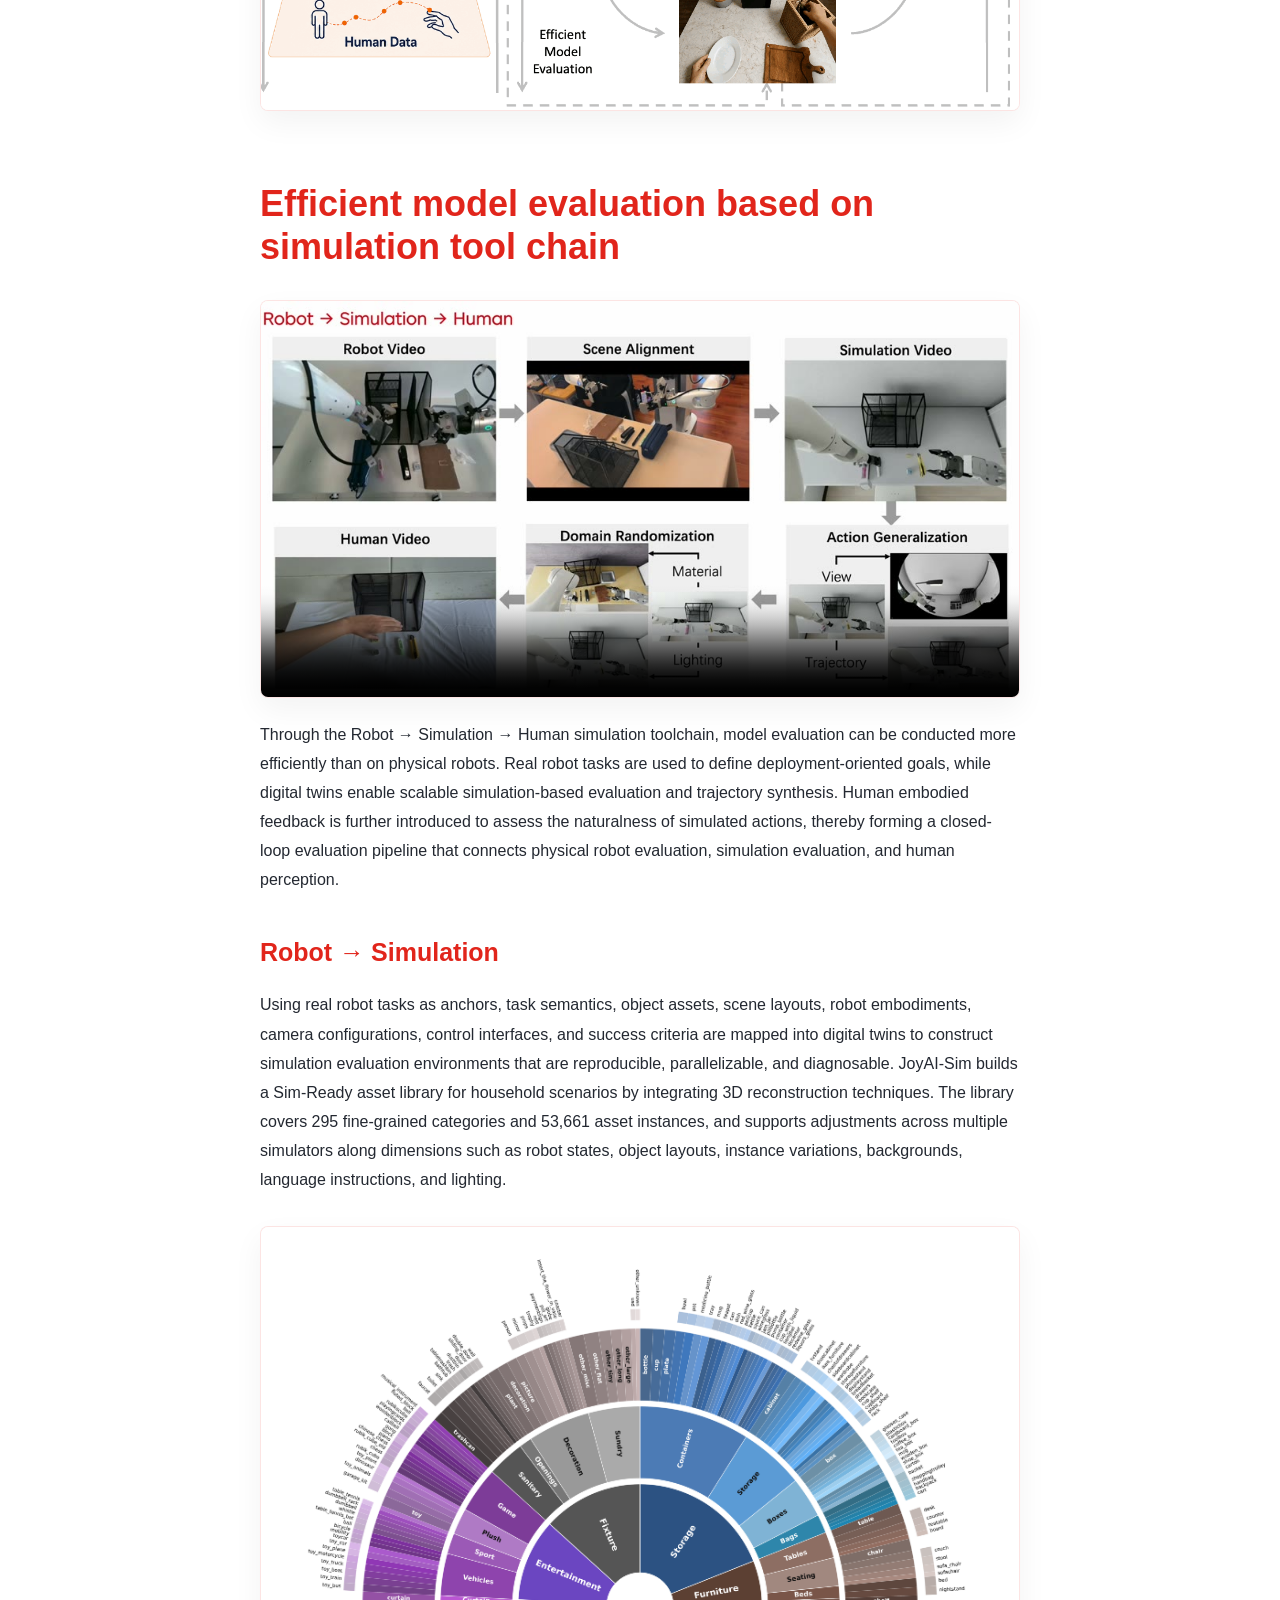
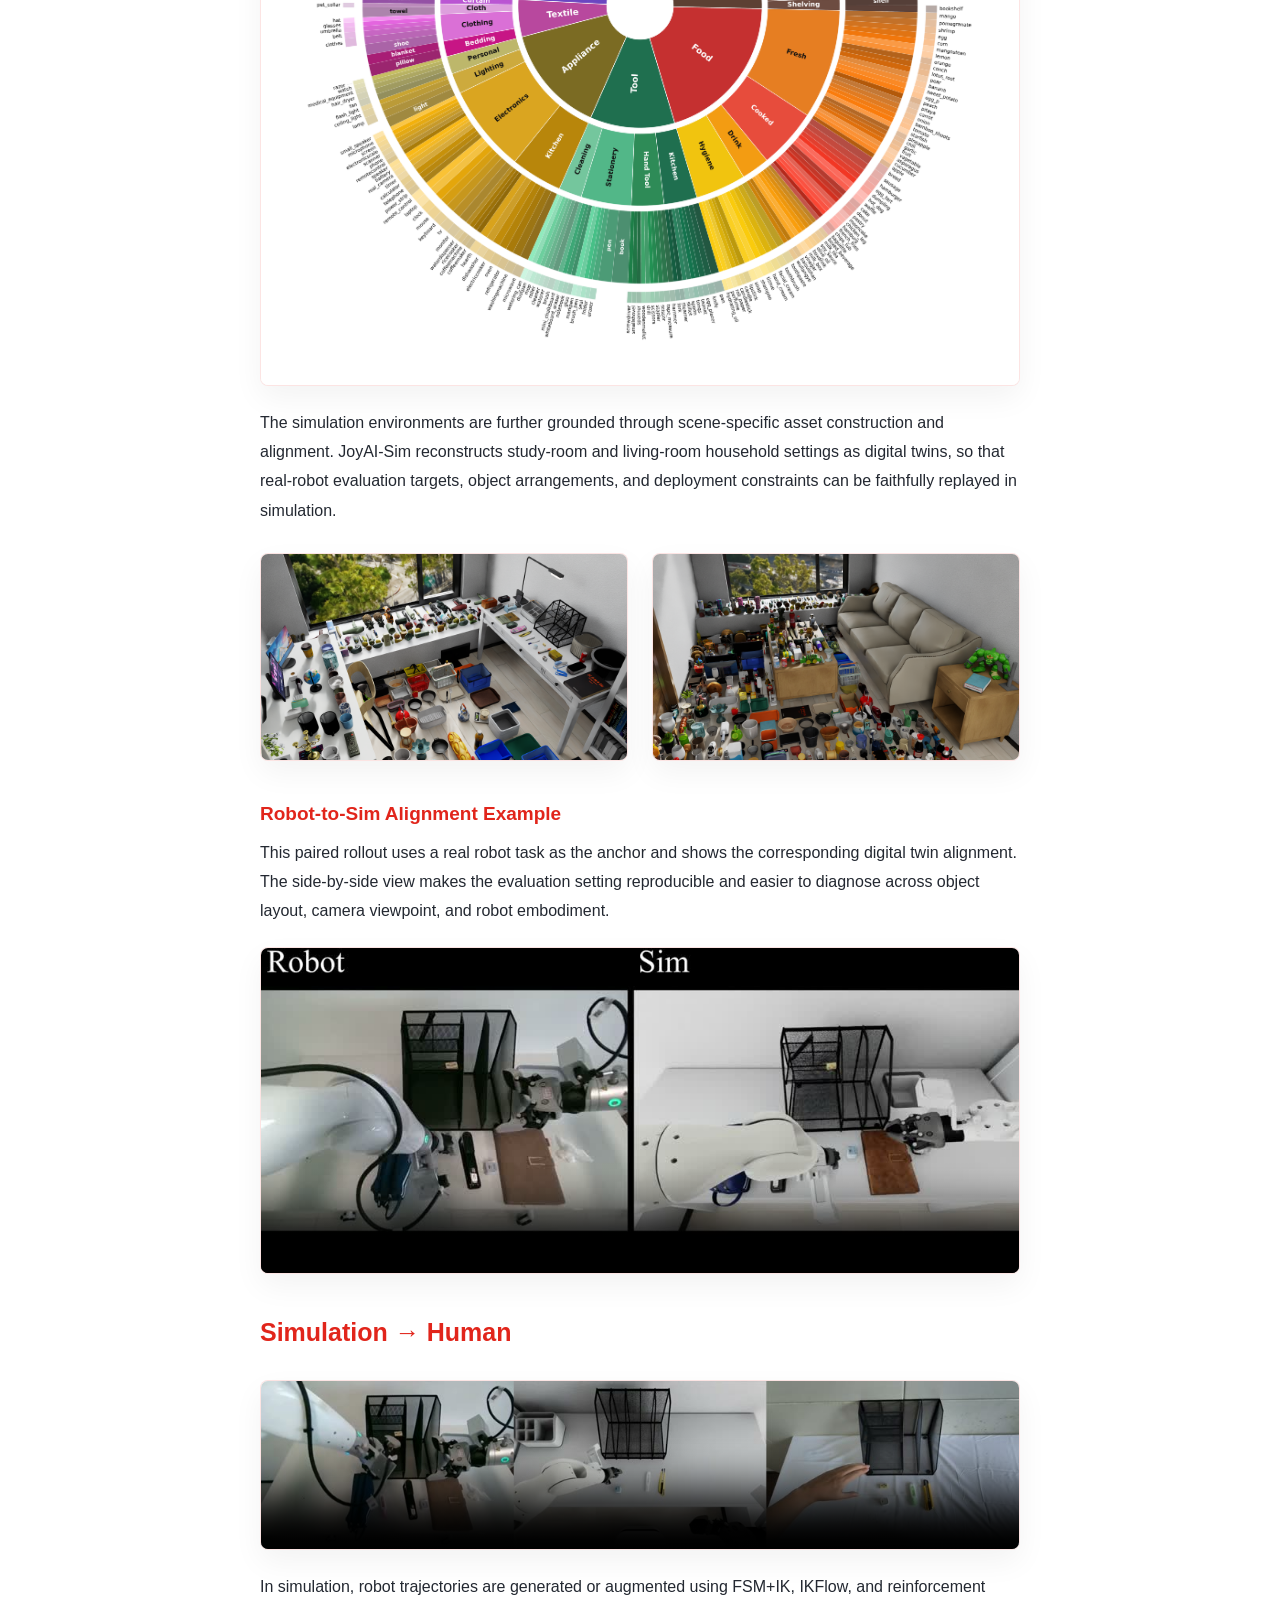
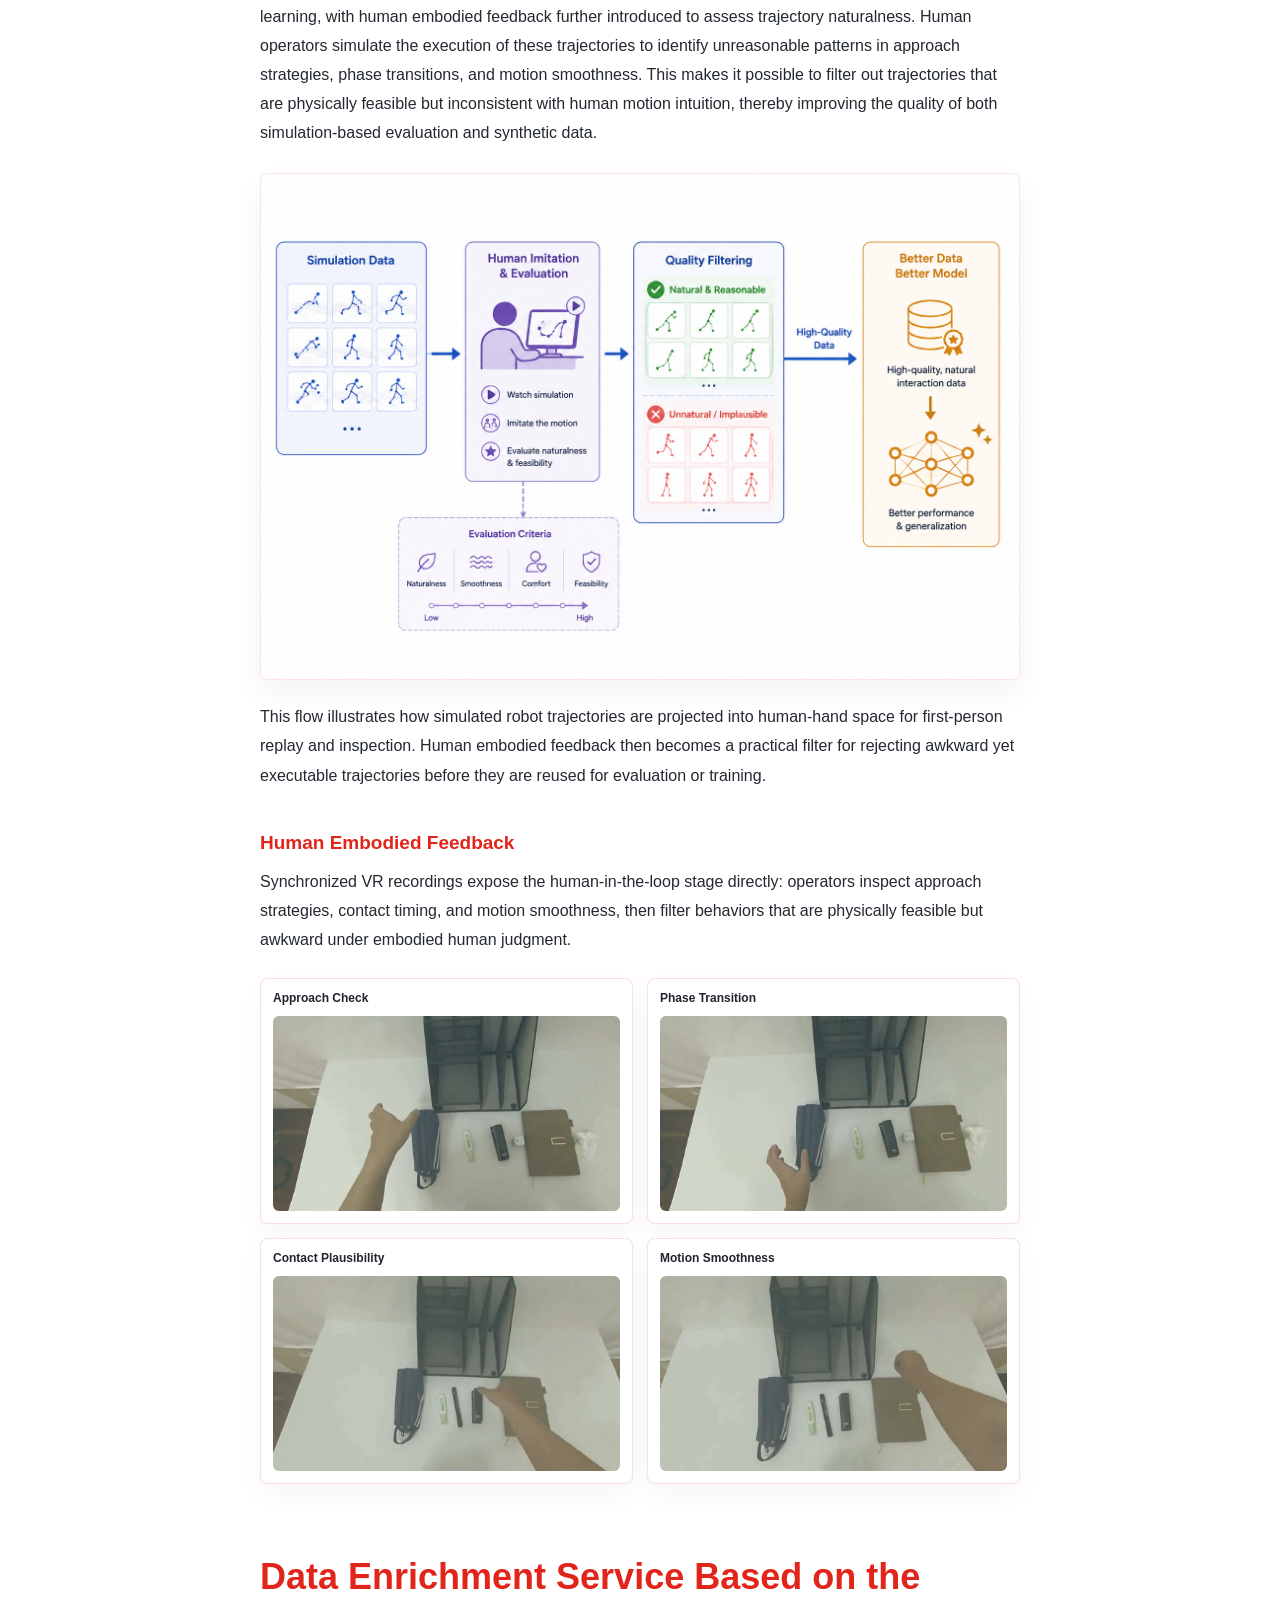
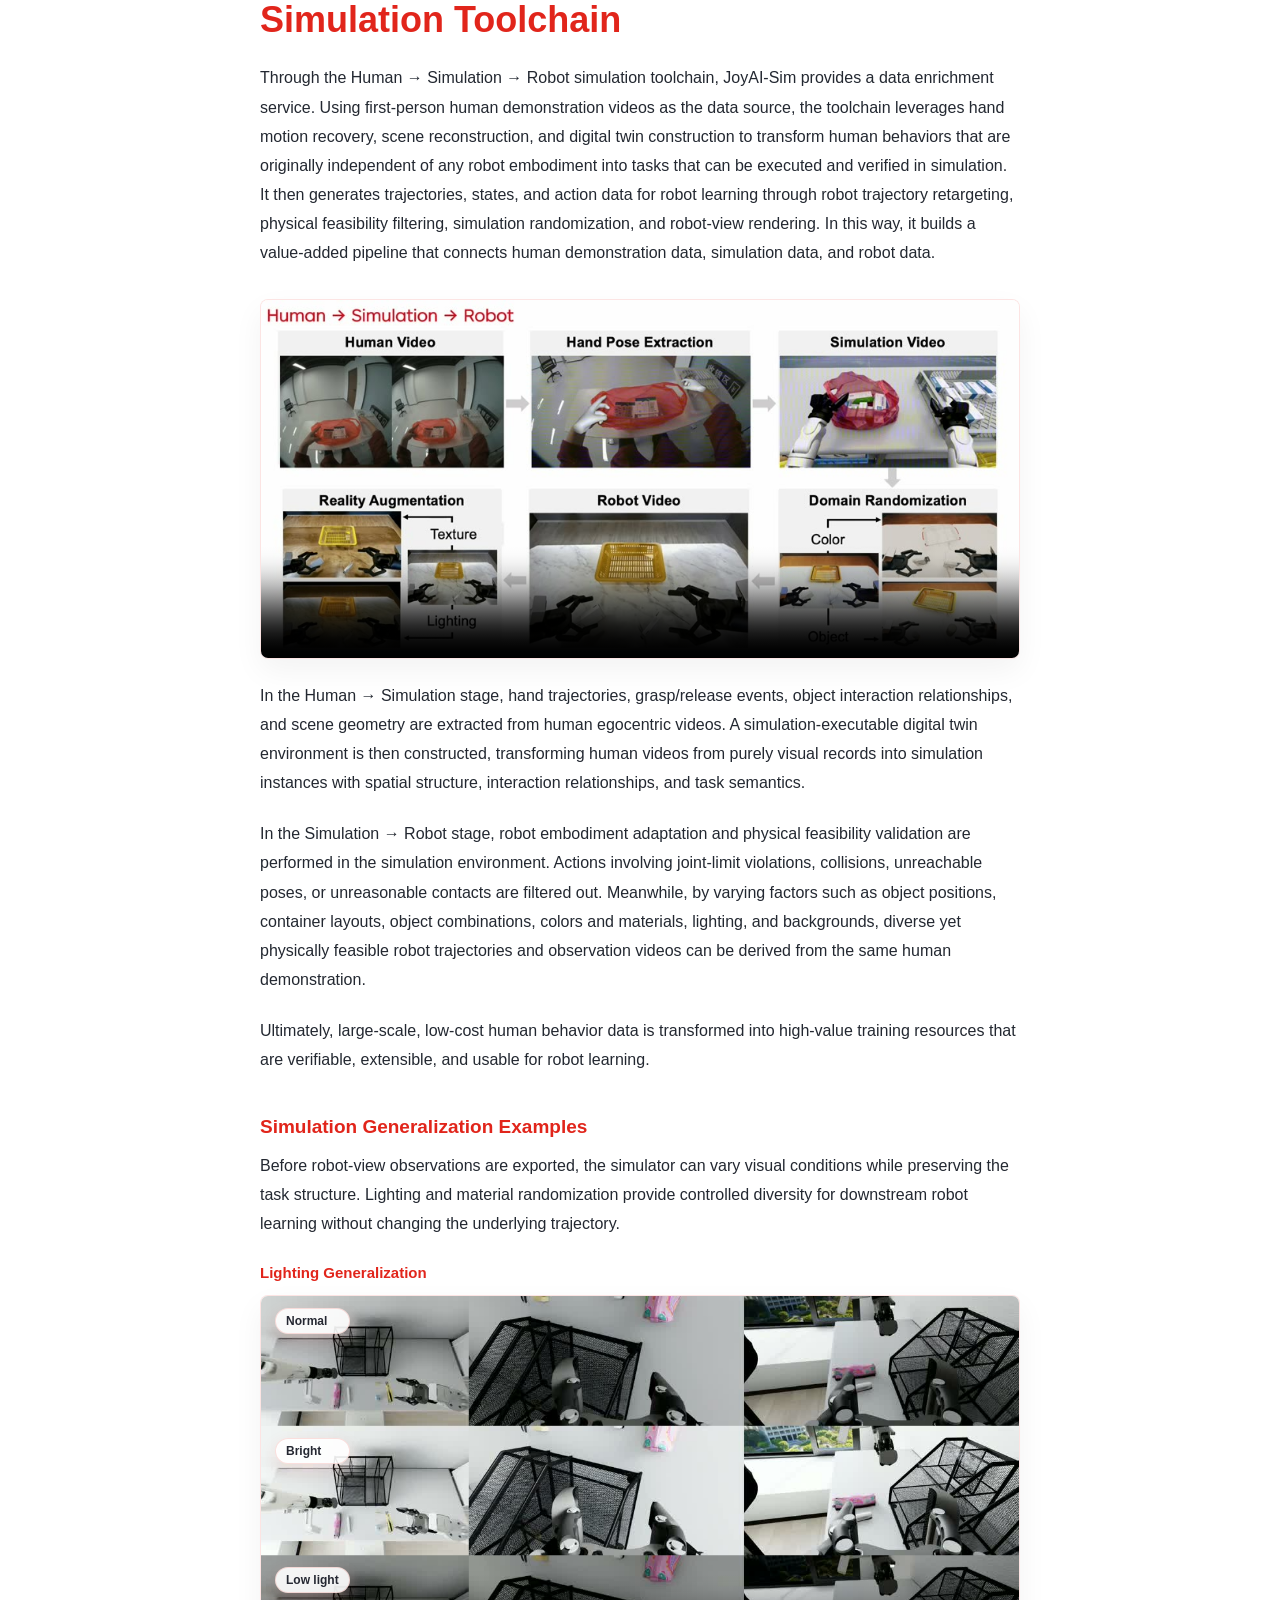
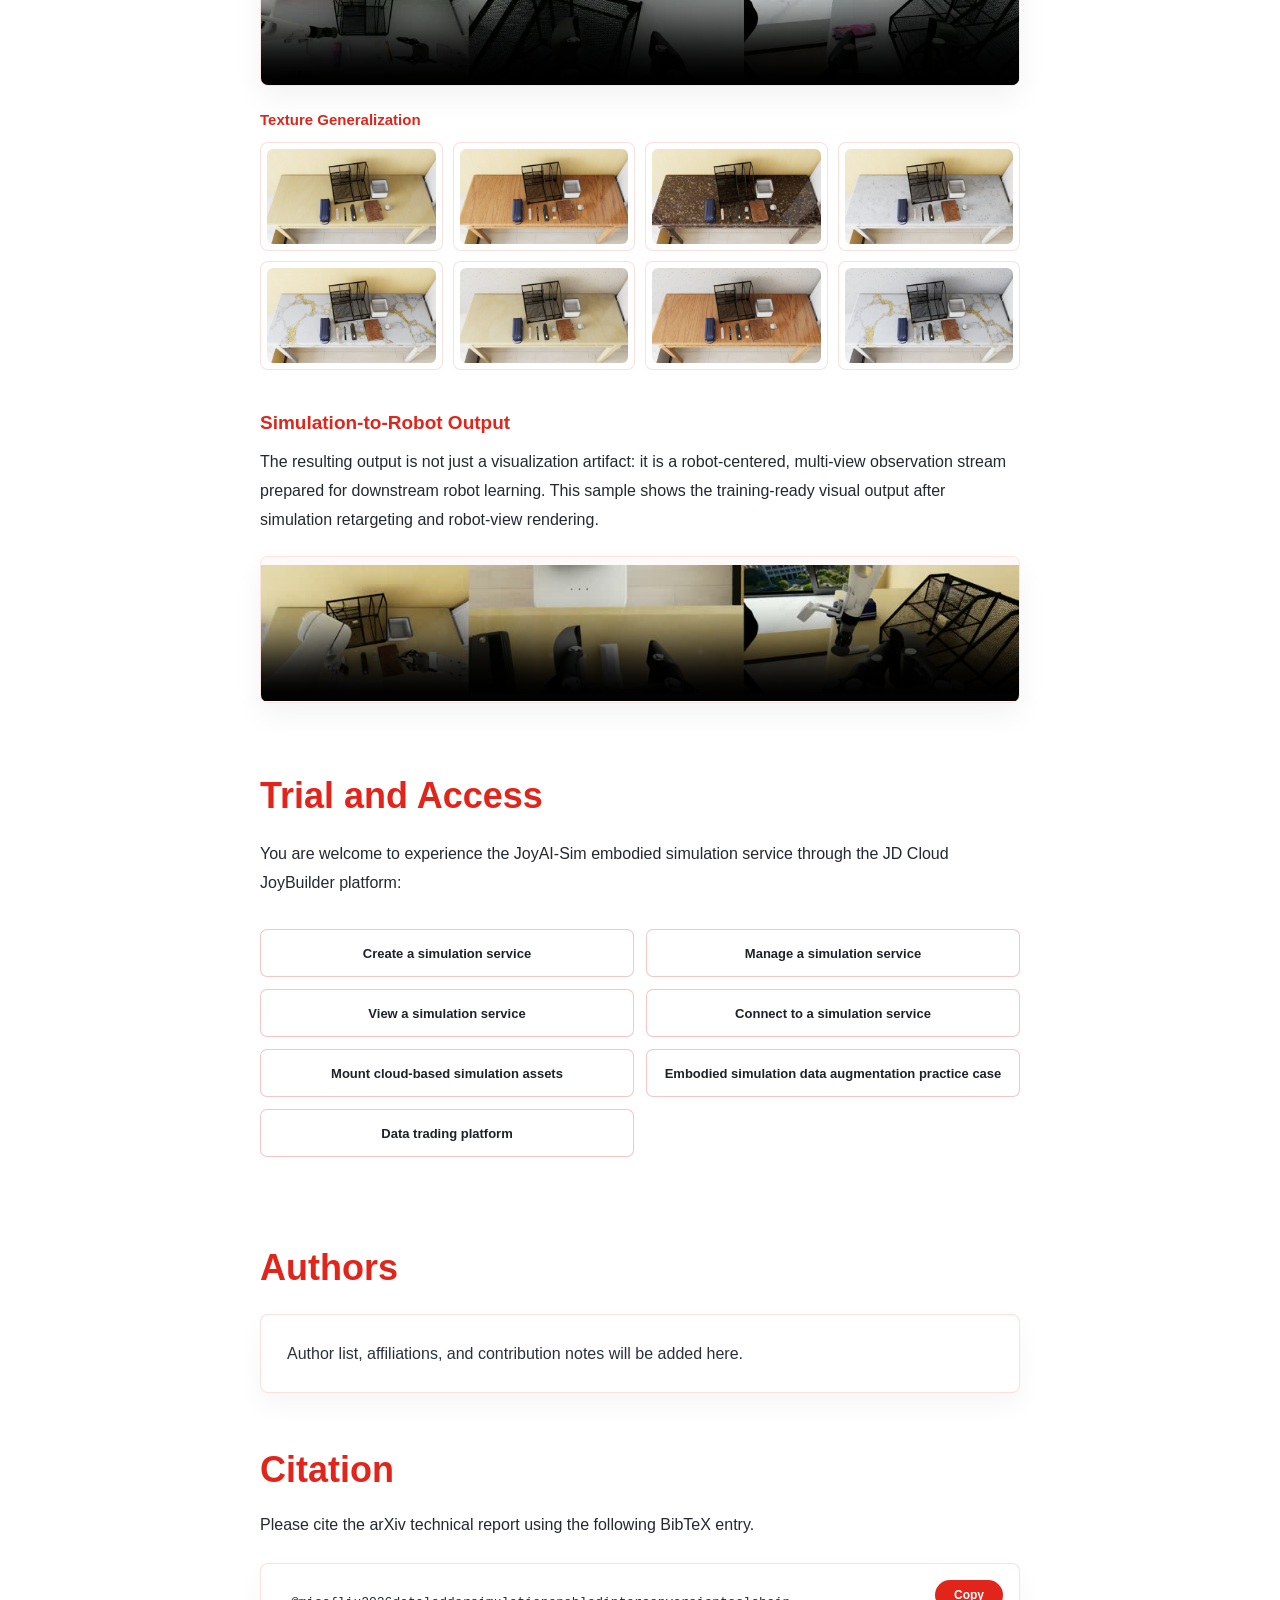
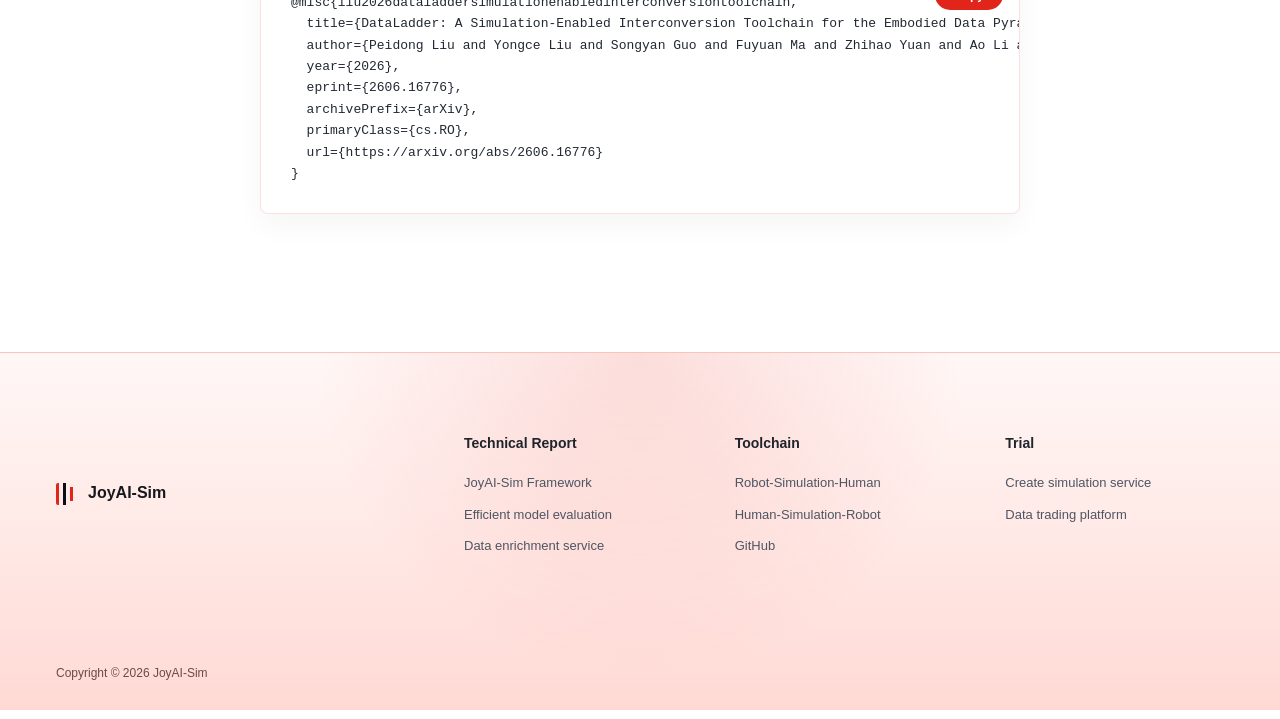
==== commit 3aa81e67: "Show arXiv link under technical report" ====
--- a/index.html
+++ b/index.html
@@ -49,13 +49,15 @@
           Simulation transformation toolchain for embodied data pyramid, one-stop realization of value-added conversion
           and generalization amplification of embodied data.
         </p>
-        <a
-          class="report-label"
-          data-i18n="hero.report"
-          href="https://arxiv.org/abs/2606.16776"
-          target="_blank"
-          rel="noreferrer"
-        >Technical Report</a>
+        <div class="report-meta">
+          <p class="report-label" data-i18n="hero.report">Technical Report</p>
+          <a
+            class="report-link"
+            href="https://arxiv.org/abs/2606.16776"
+            target="_blank"
+            rel="noreferrer"
+          >arXiv: 2606.16776</a>
+        </div>
         <figure class="hero-card">
           <img
             src="./assets/media/pdf-page/joysim-overview.png"
--- a/styles.css
+++ b/styles.css
@@ -175,16 +175,27 @@
   line-height: 1.8;
 }
 
-.report-label {
-  display: inline-flex;
+.report-meta {
+  display: grid;
+  gap: 4px;
+  justify-items: center;
   margin: 20px auto 0;
+}
+
+.report-label,
+.report-link {
   color: var(--accent-deep);
   font-size: 19px;
   font-weight: 700;
+  line-height: 1.35;
   transition: color 160ms ease, transform 160ms ease;
 }
 
-.report-label:hover {
+.report-label {
+  margin: 0;
+}
+
+.report-link:hover {
   color: var(--accent);
   transform: translateY(-1px);
 }
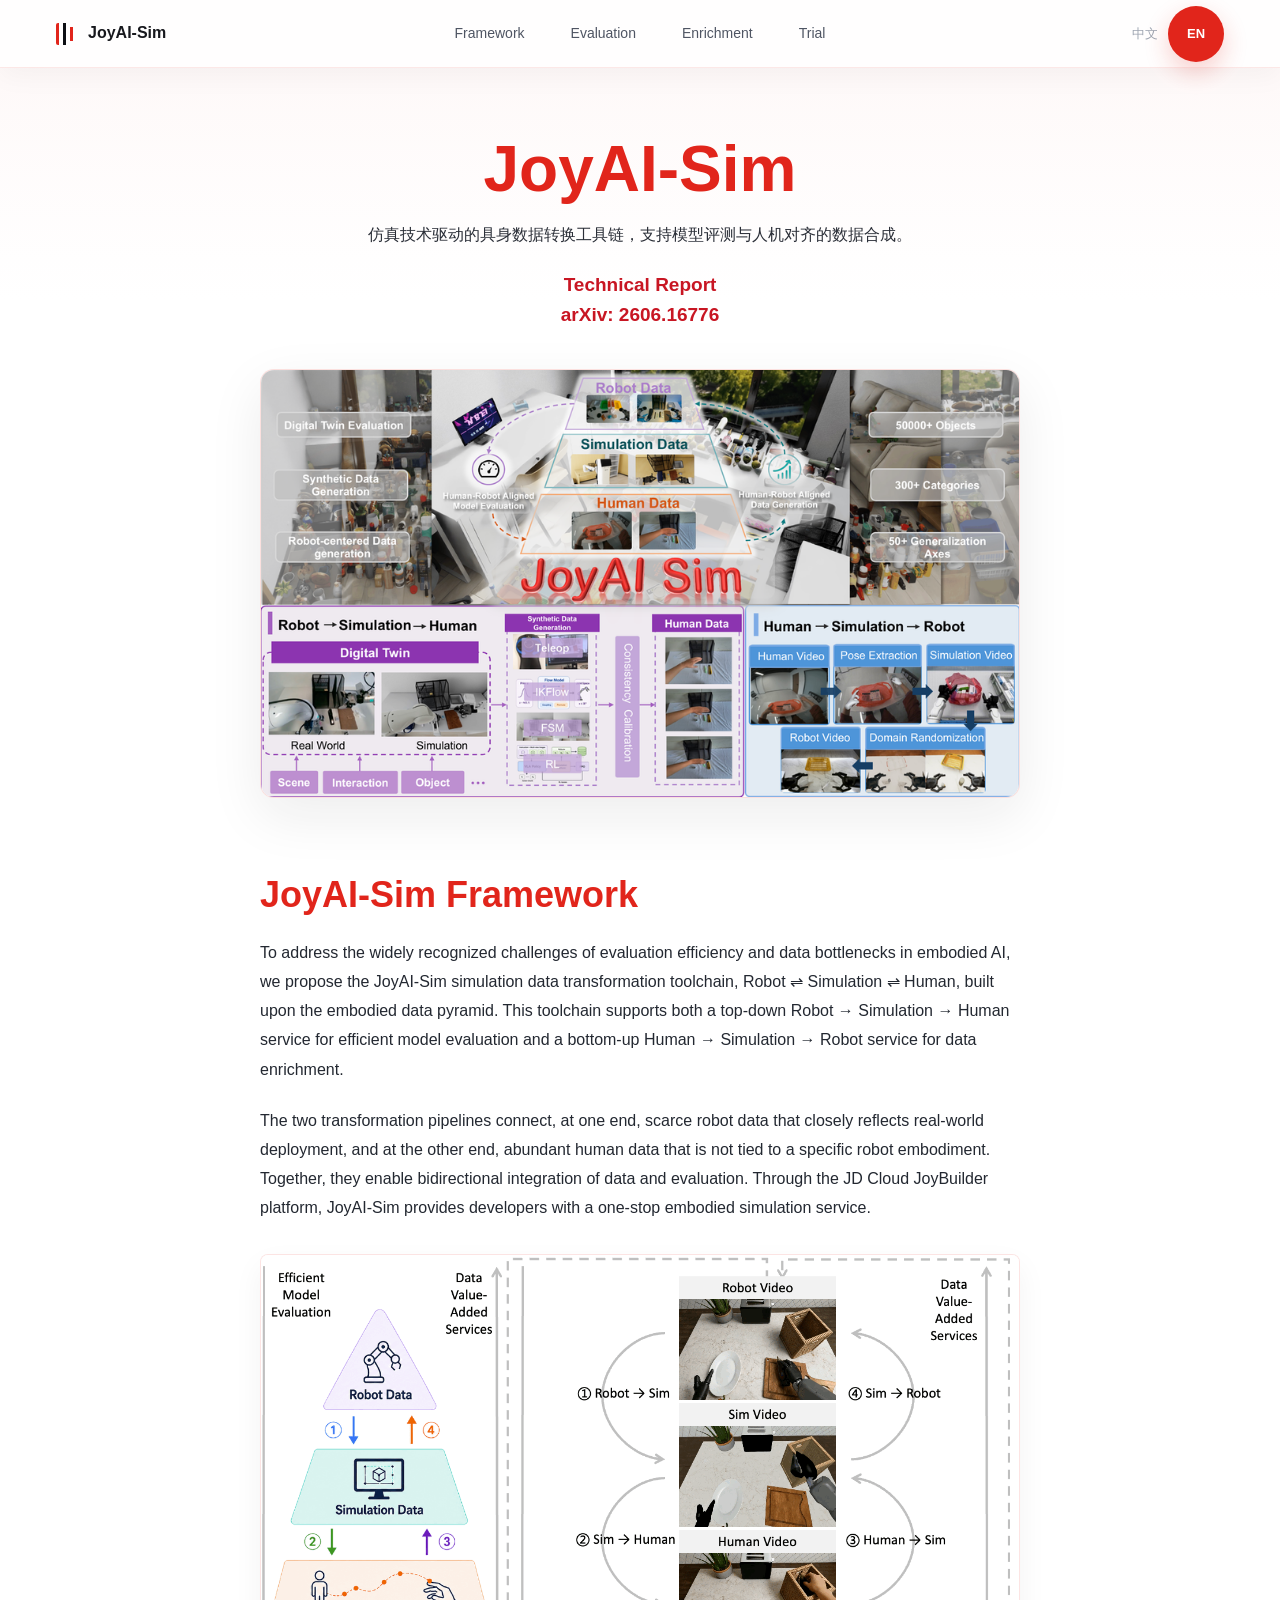
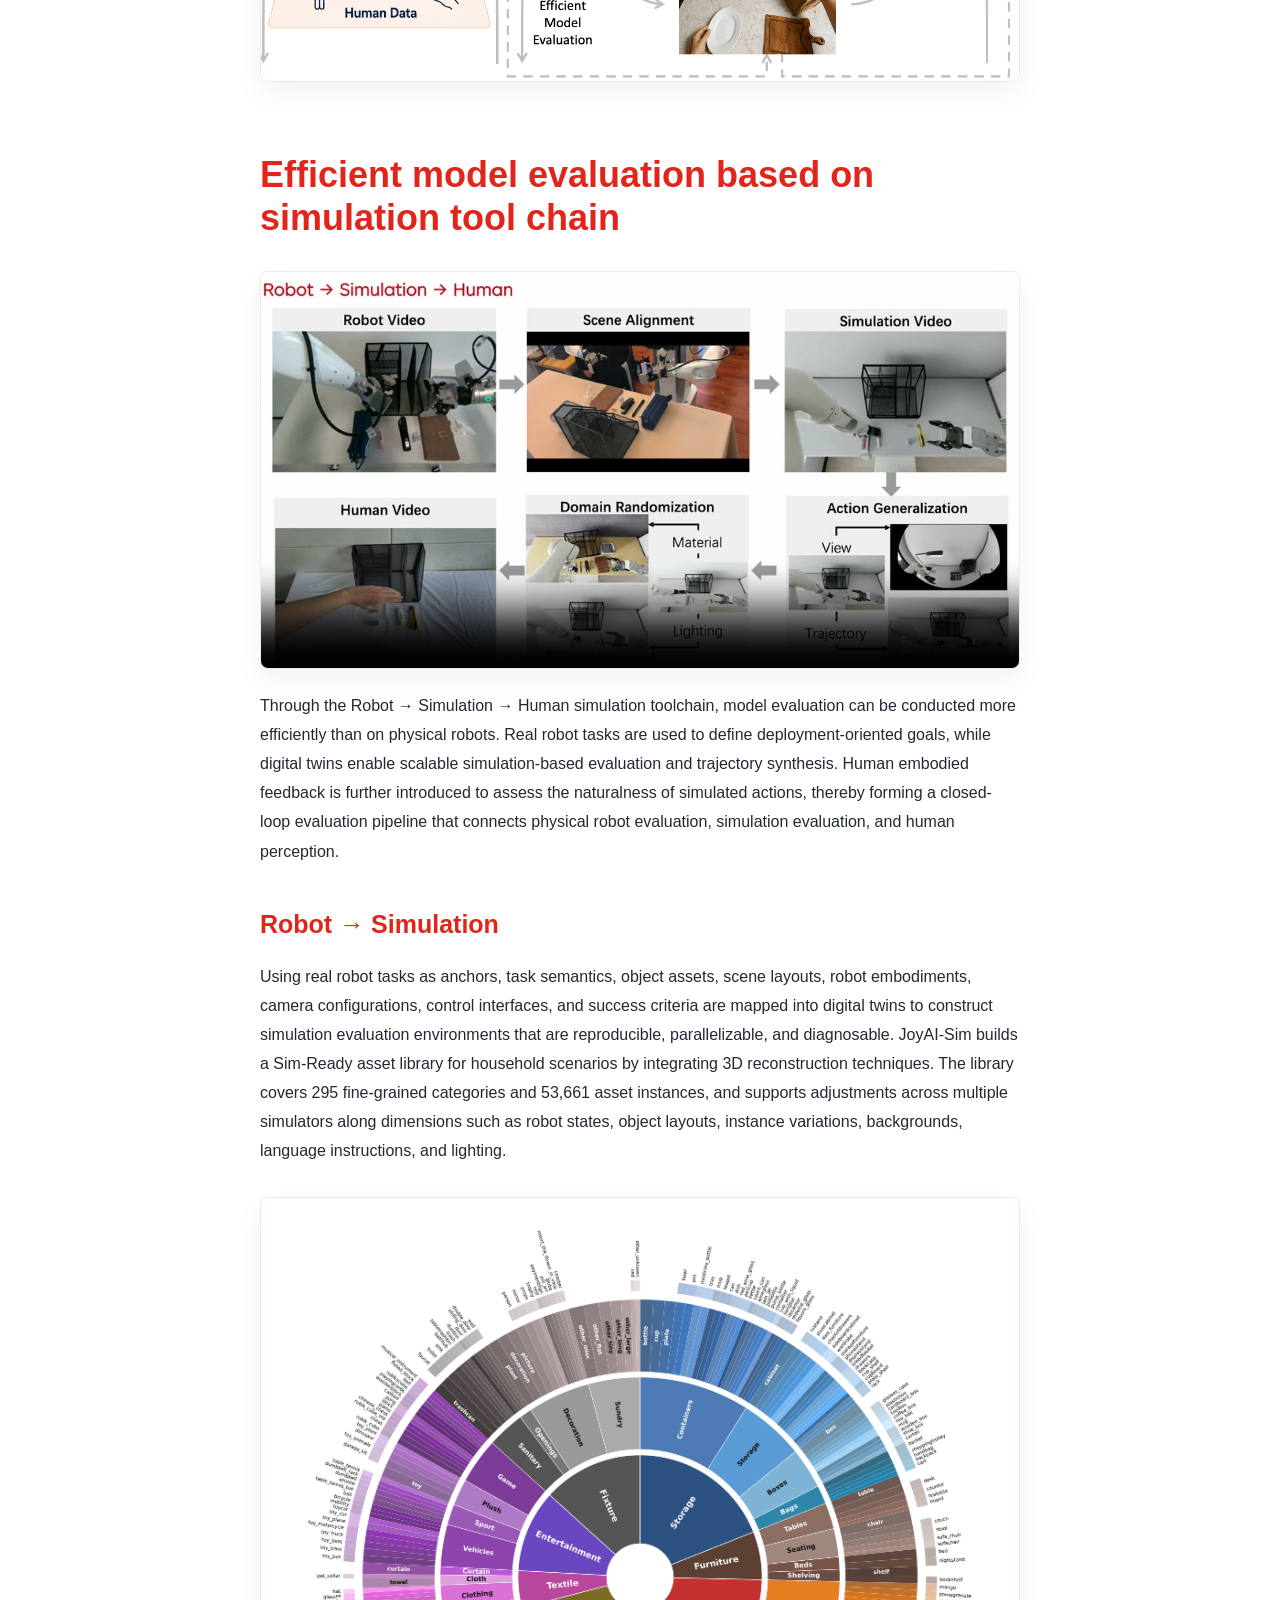
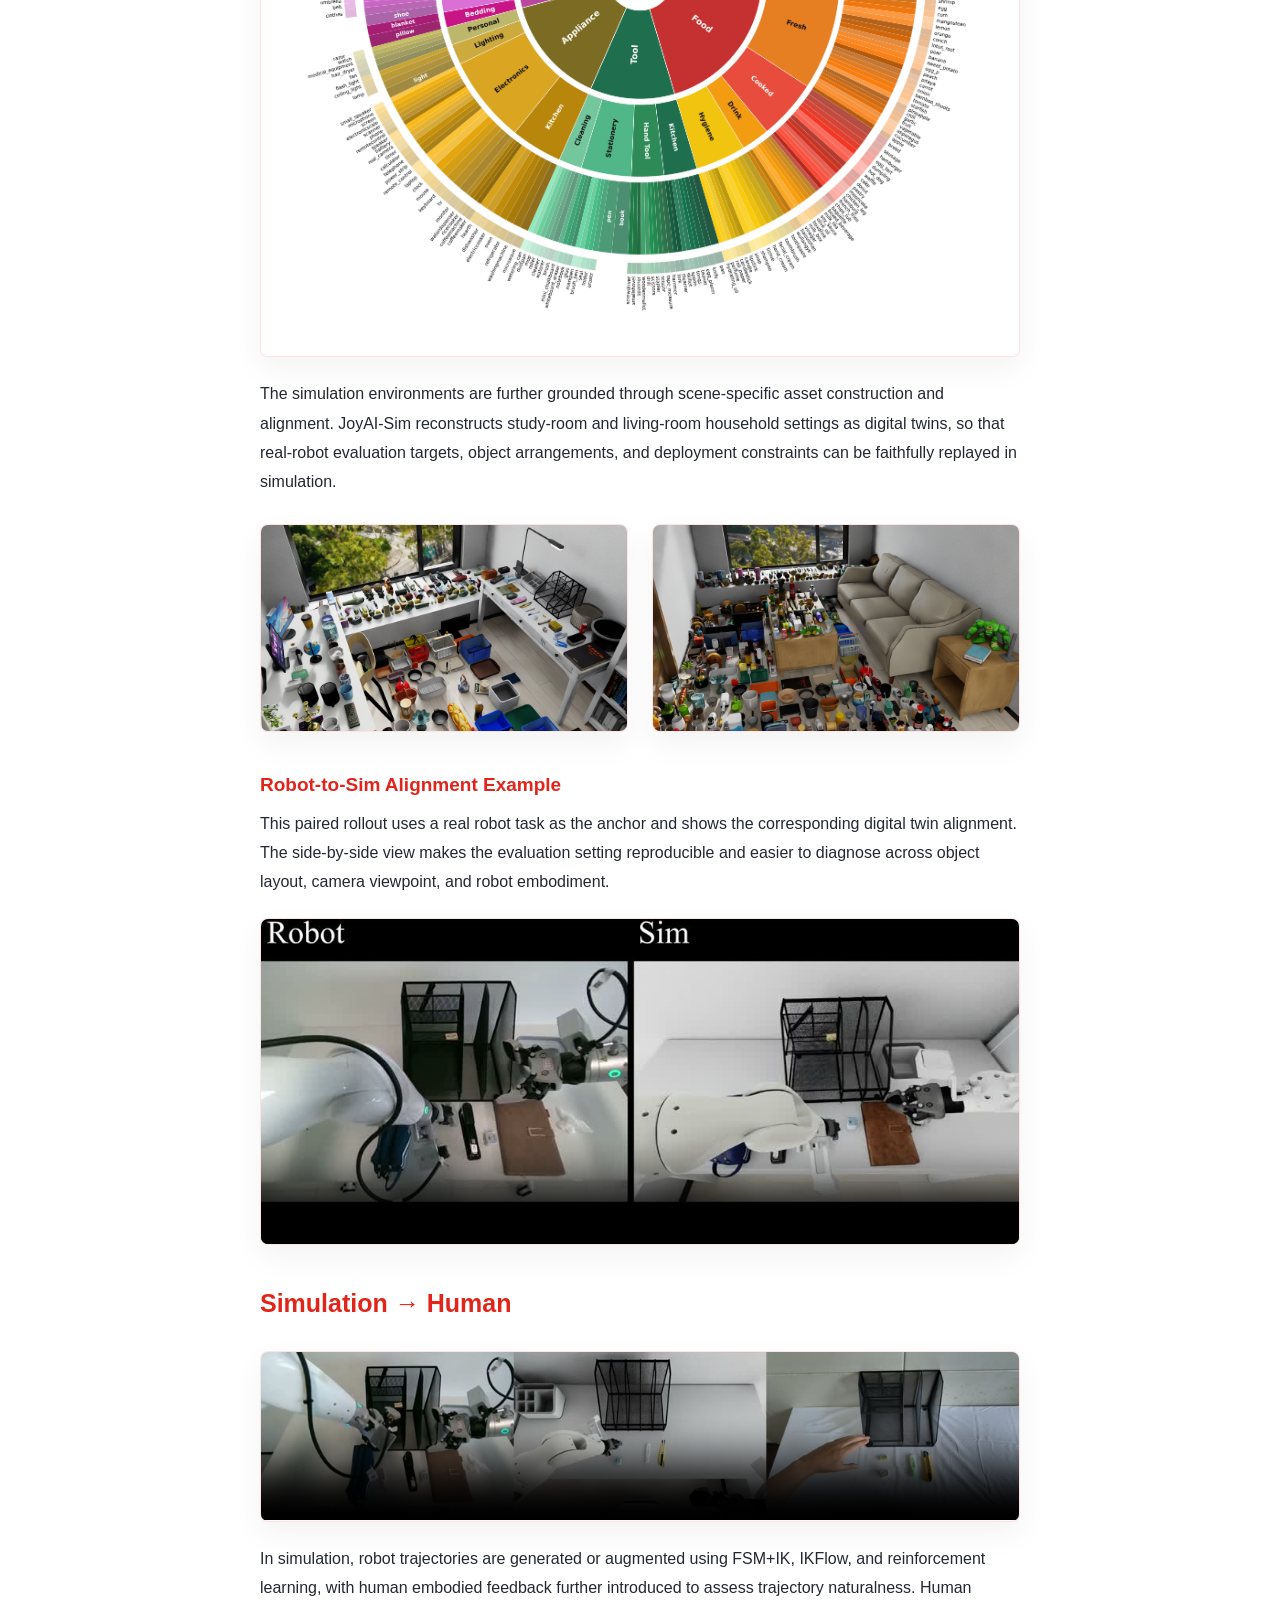
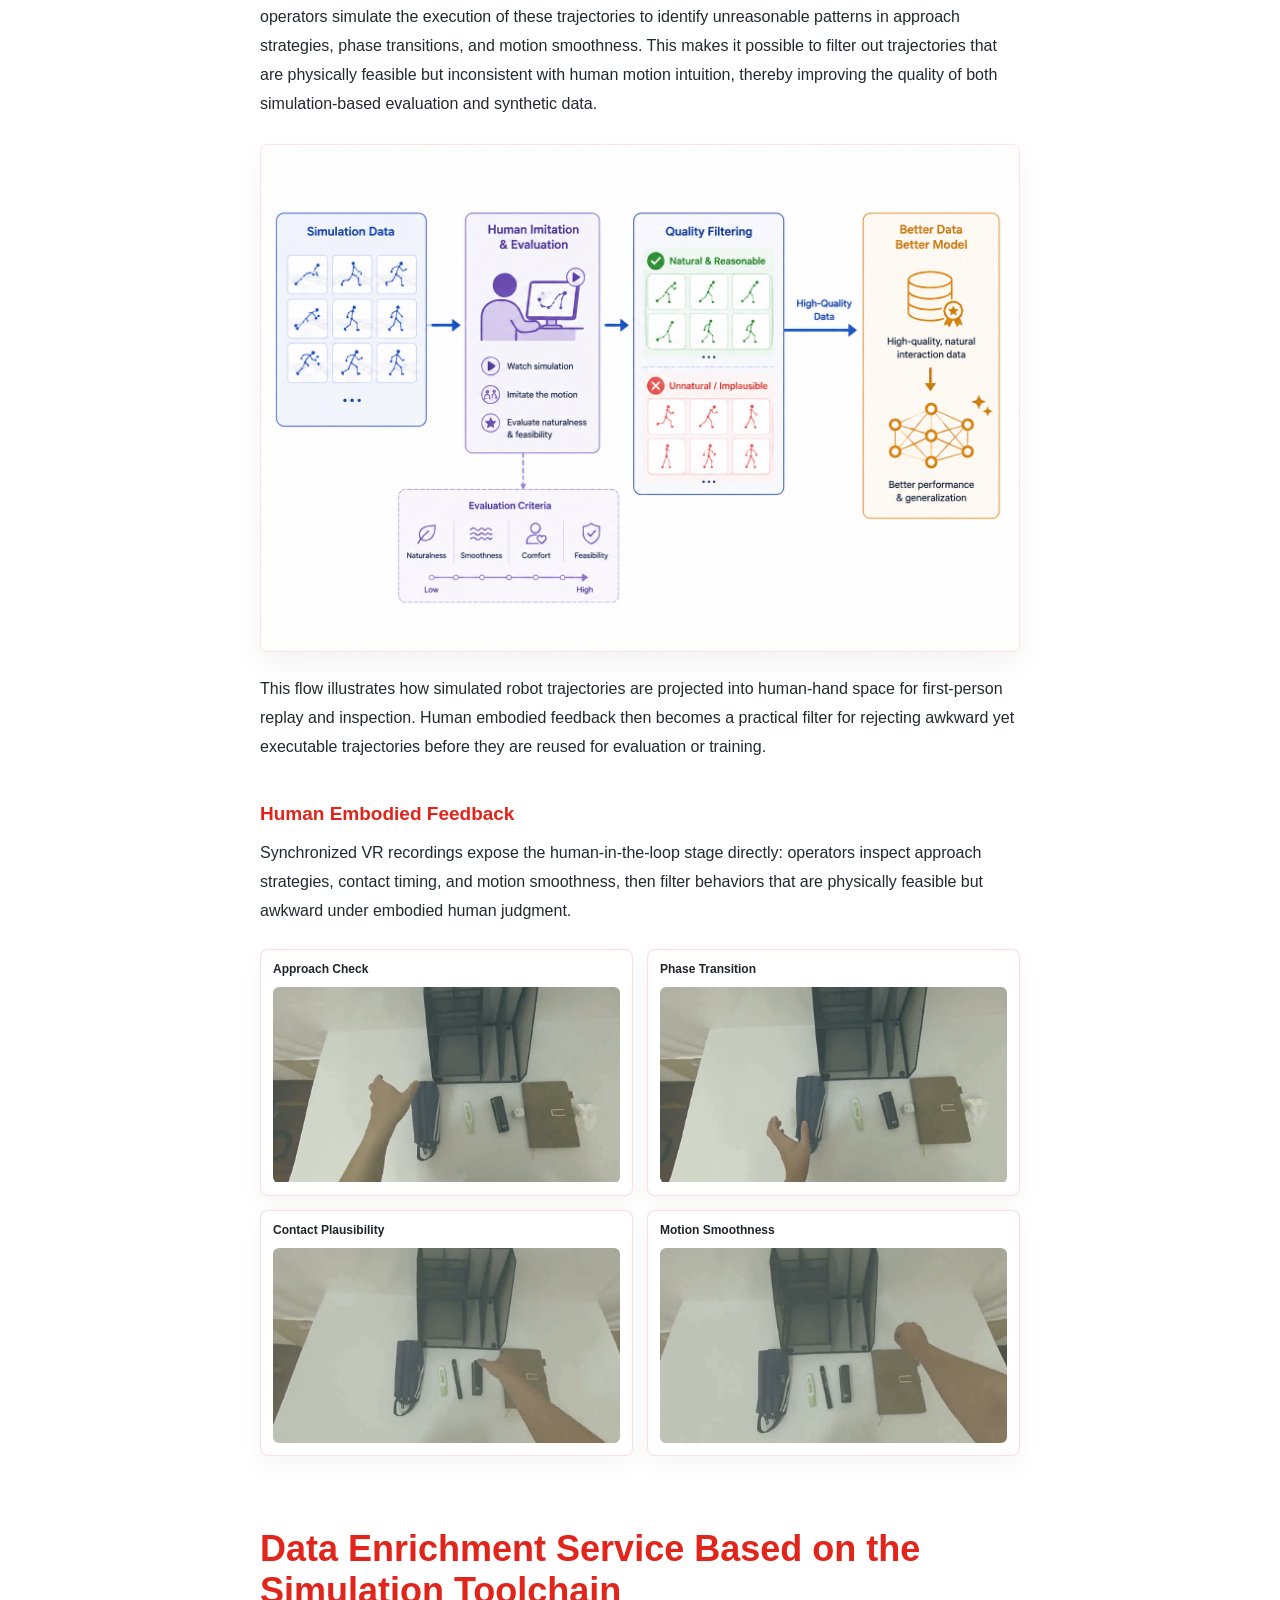
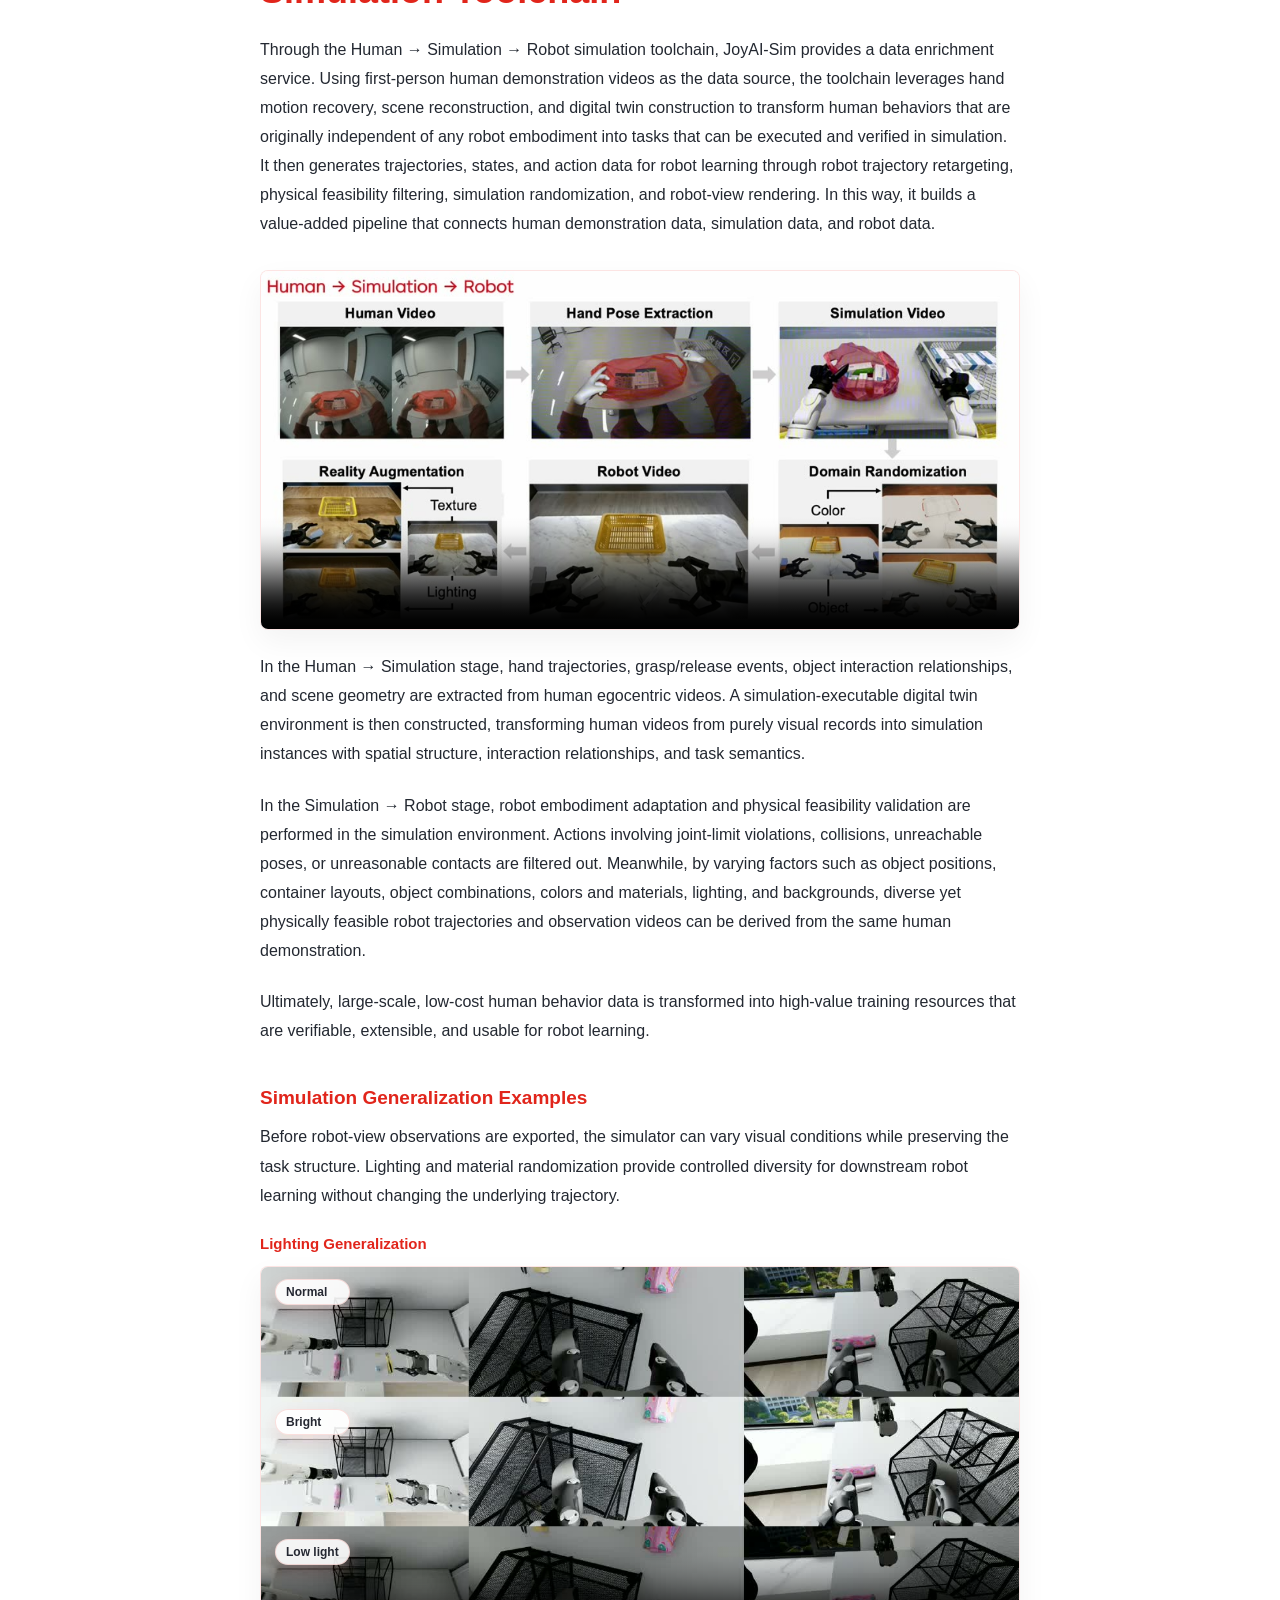
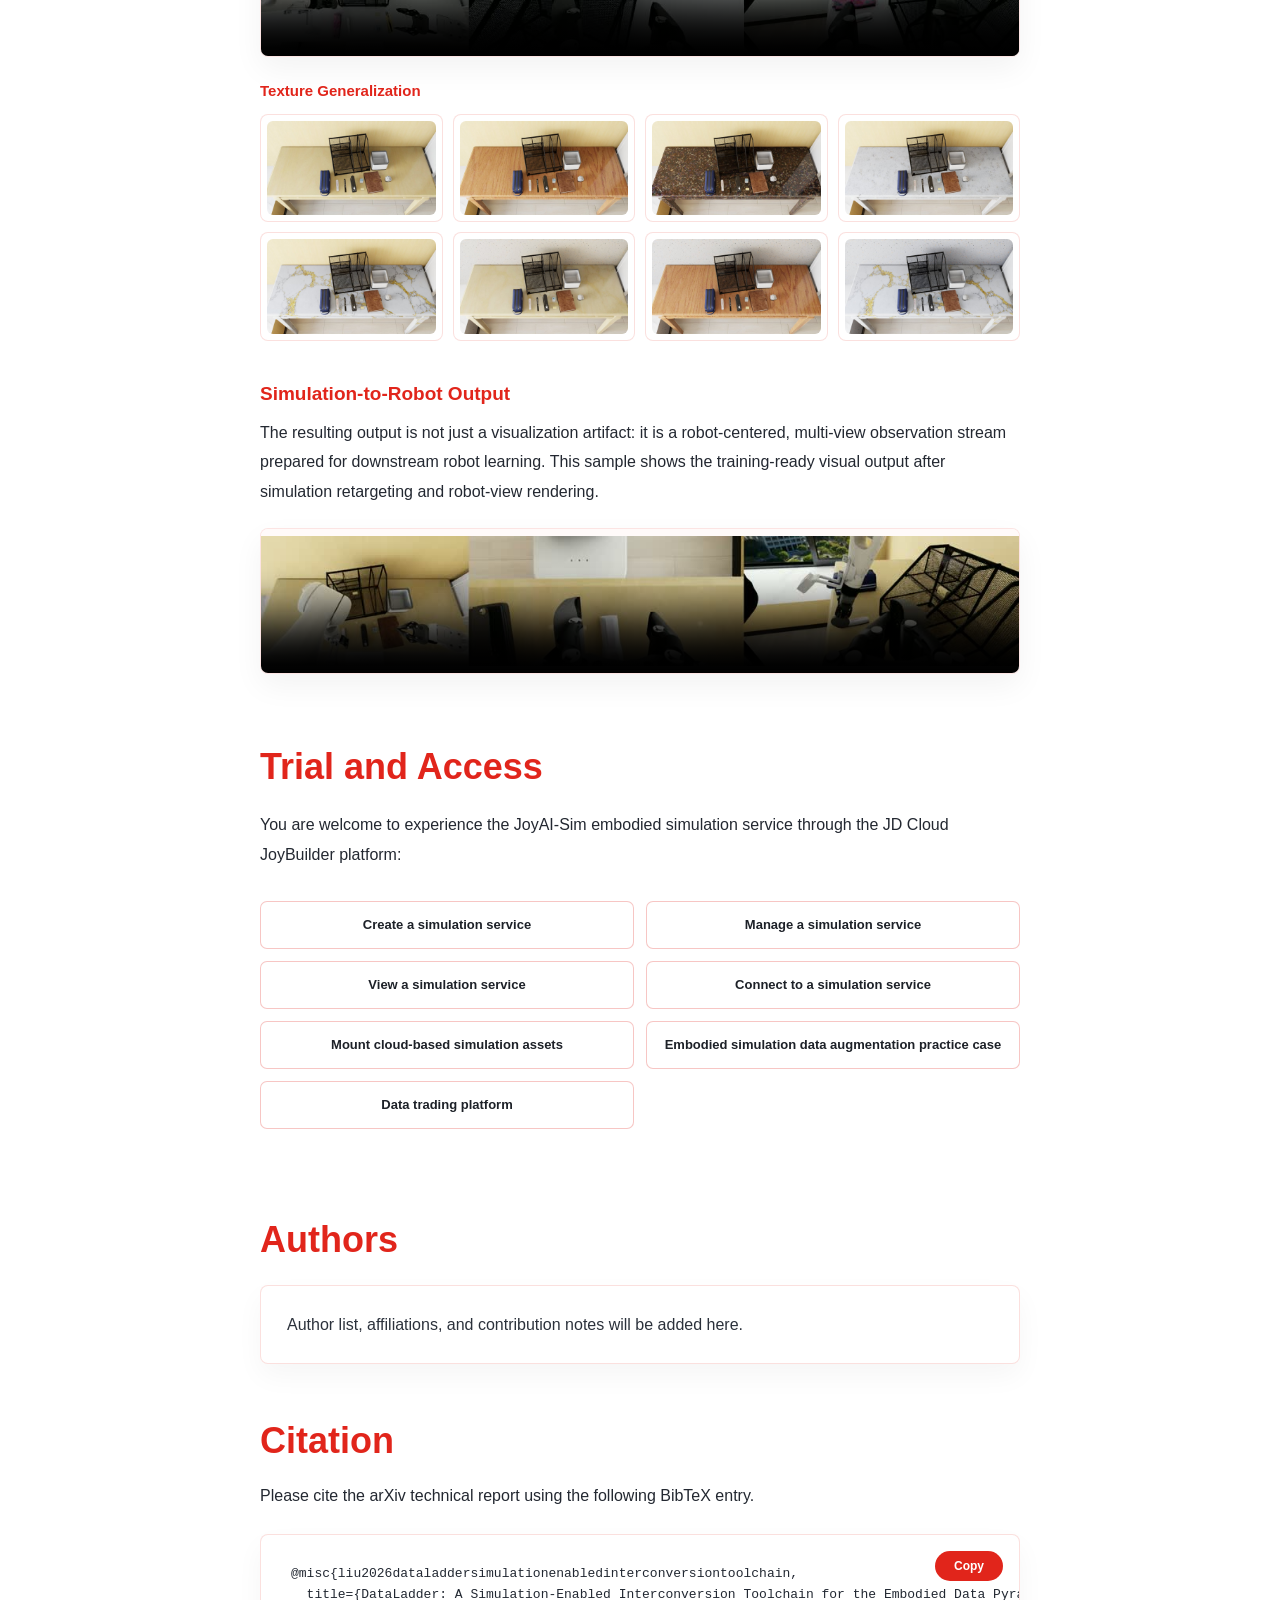
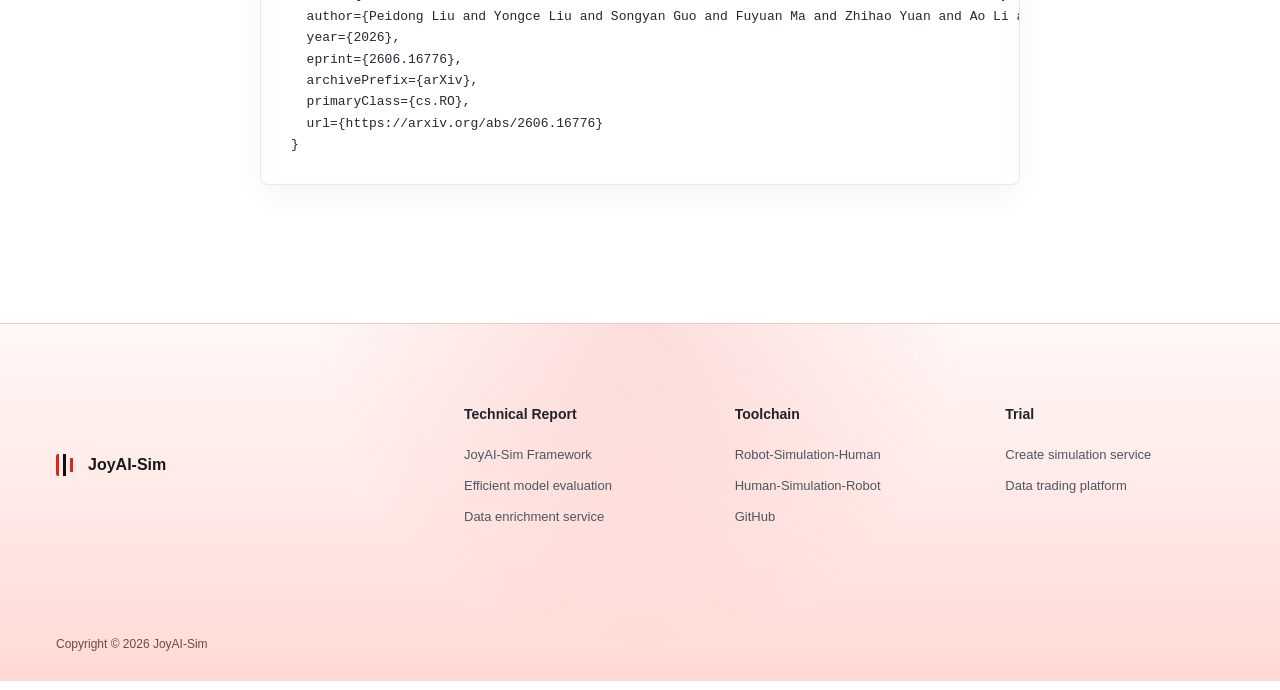
==== commit 4a2a5e04: "Update JoyAI-Sim hero subtitle" ====
--- a/index.html
+++ b/index.html
@@ -5,7 +5,7 @@
     <meta name="viewport" content="width=device-width, initial-scale=1" />
     <meta
       name="description"
-      content="JoyAI-Sim technical report: simulation transformation toolchain for the embodied data pyramid."
+      content="JoyAI-Sim technical report: 仿真技术驱动的具身数据转换工具链，支持模型评测与人机对齐的数据合成。"
     />
     <meta property="og:title" content="JoyAI-Sim" />
     <meta property="og:site_name" content="JoyAI-Sim" />
@@ -13,13 +13,13 @@
     <meta property="og:url" content="https://joyai-sim.github.io/" />
     <meta
       property="og:description"
-      content="Simulation transformation toolchain for embodied data pyramid."
+      content="仿真技术驱动的具身数据转换工具链，支持模型评测与人机对齐的数据合成。"
     />
     <meta name="twitter:card" content="summary" />
     <meta name="twitter:title" content="JoyAI-Sim" />
     <meta
       name="twitter:description"
-      content="Simulation transformation toolchain for embodied data pyramid."
+      content="仿真技术驱动的具身数据转换工具链，支持模型评测与人机对齐的数据合成。"
     />
     <title>JoyAI-Sim</title>
     <link rel="stylesheet" href="./styles.css" />
@@ -46,8 +46,7 @@
       <section class="hero">
         <h1>JoyAI-Sim</h1>
         <p class="subtitle" data-i18n="hero.subtitle">
-          Simulation transformation toolchain for embodied data pyramid, one-stop realization of value-added conversion
-          and generalization amplification of embodied data.
+          仿真技术驱动的具身数据转换工具链，支持模型评测与人机对齐的数据合成。
         </p>
         <div class="report-meta">
           <p class="report-label" data-i18n="hero.report">Technical Report</p>
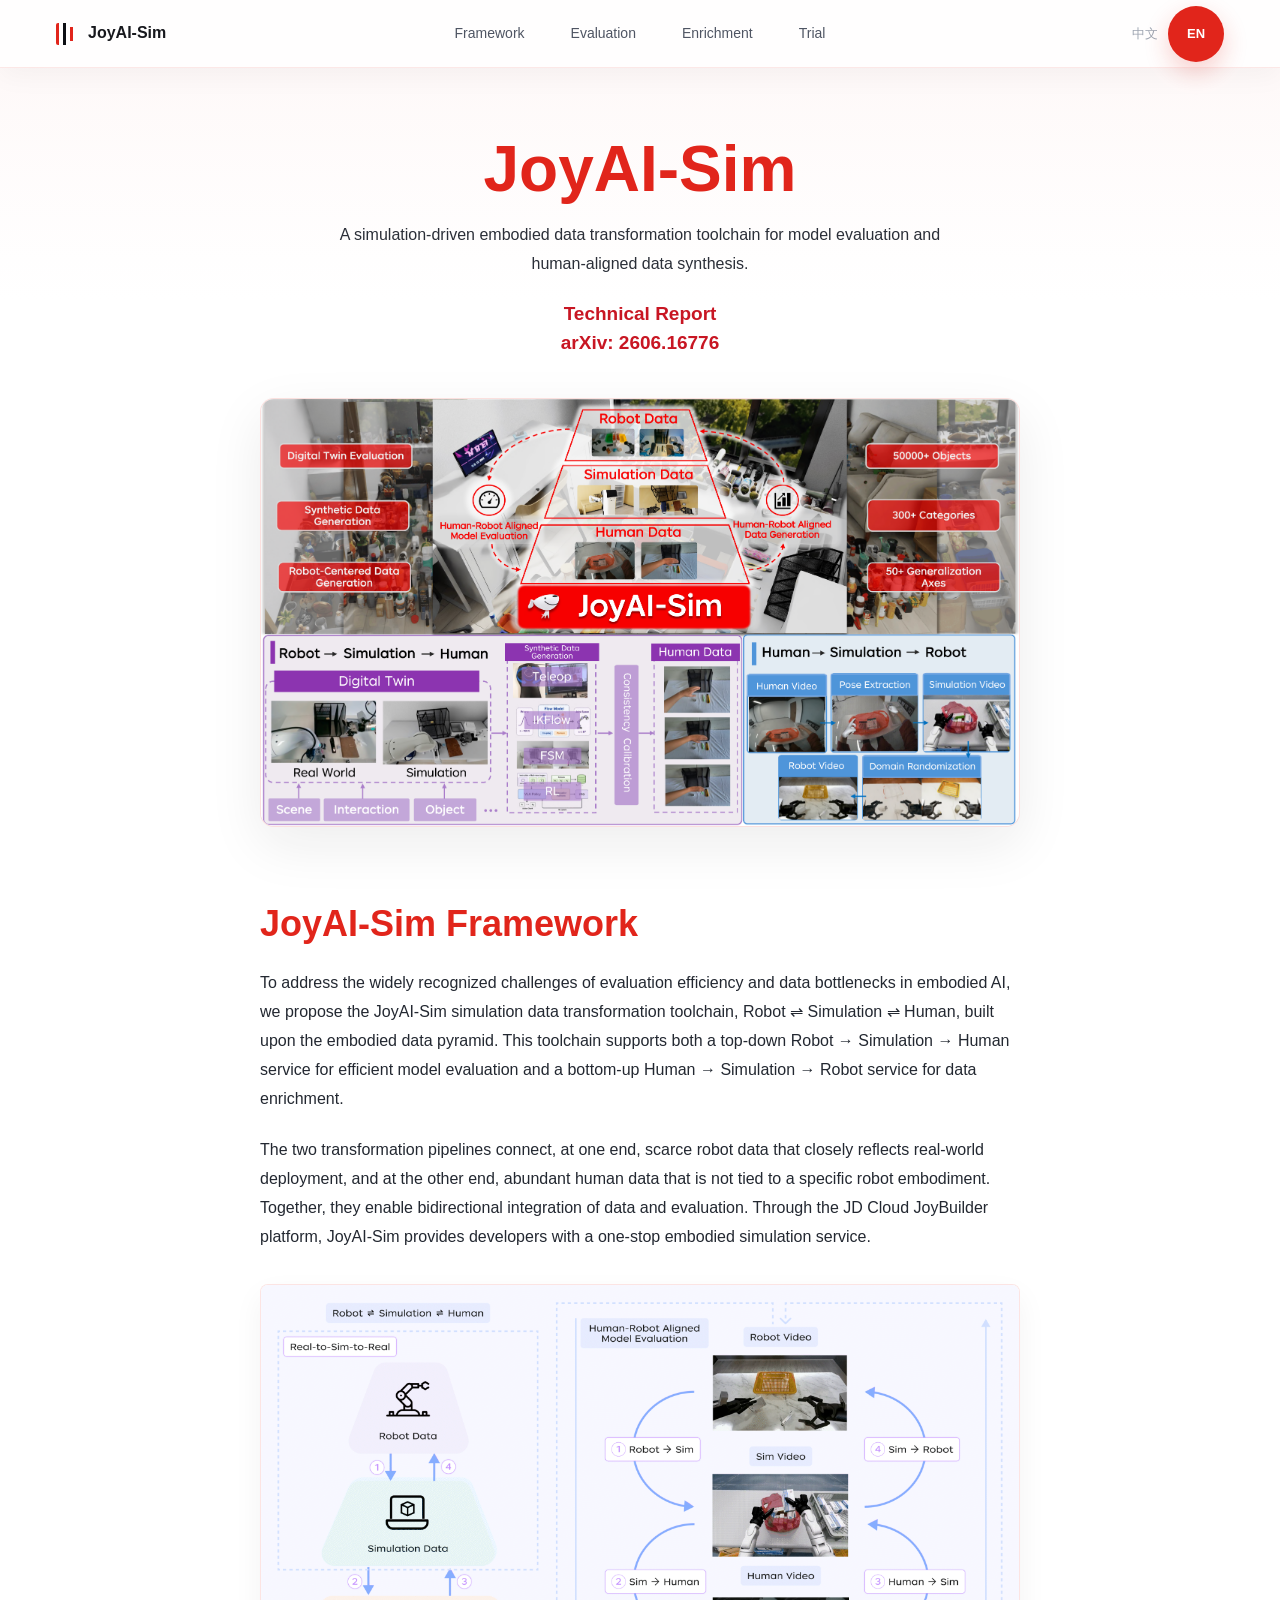
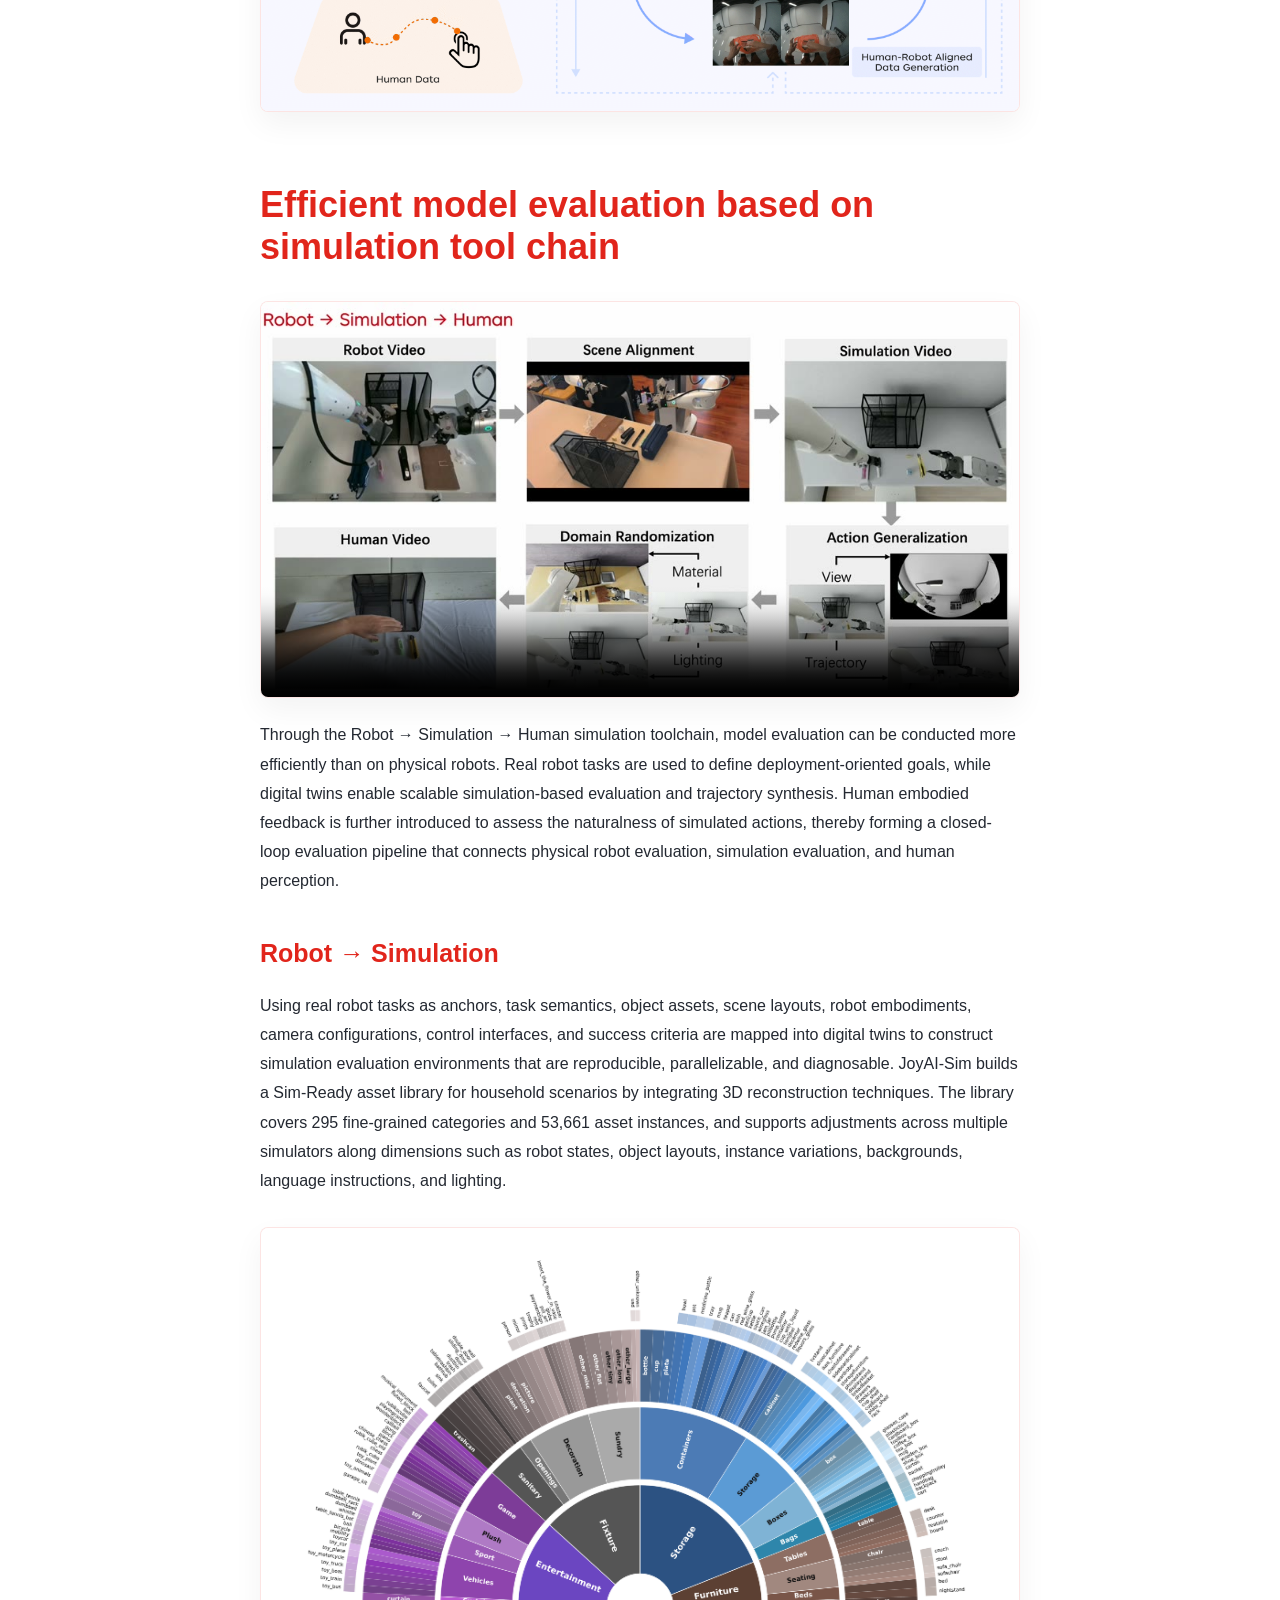
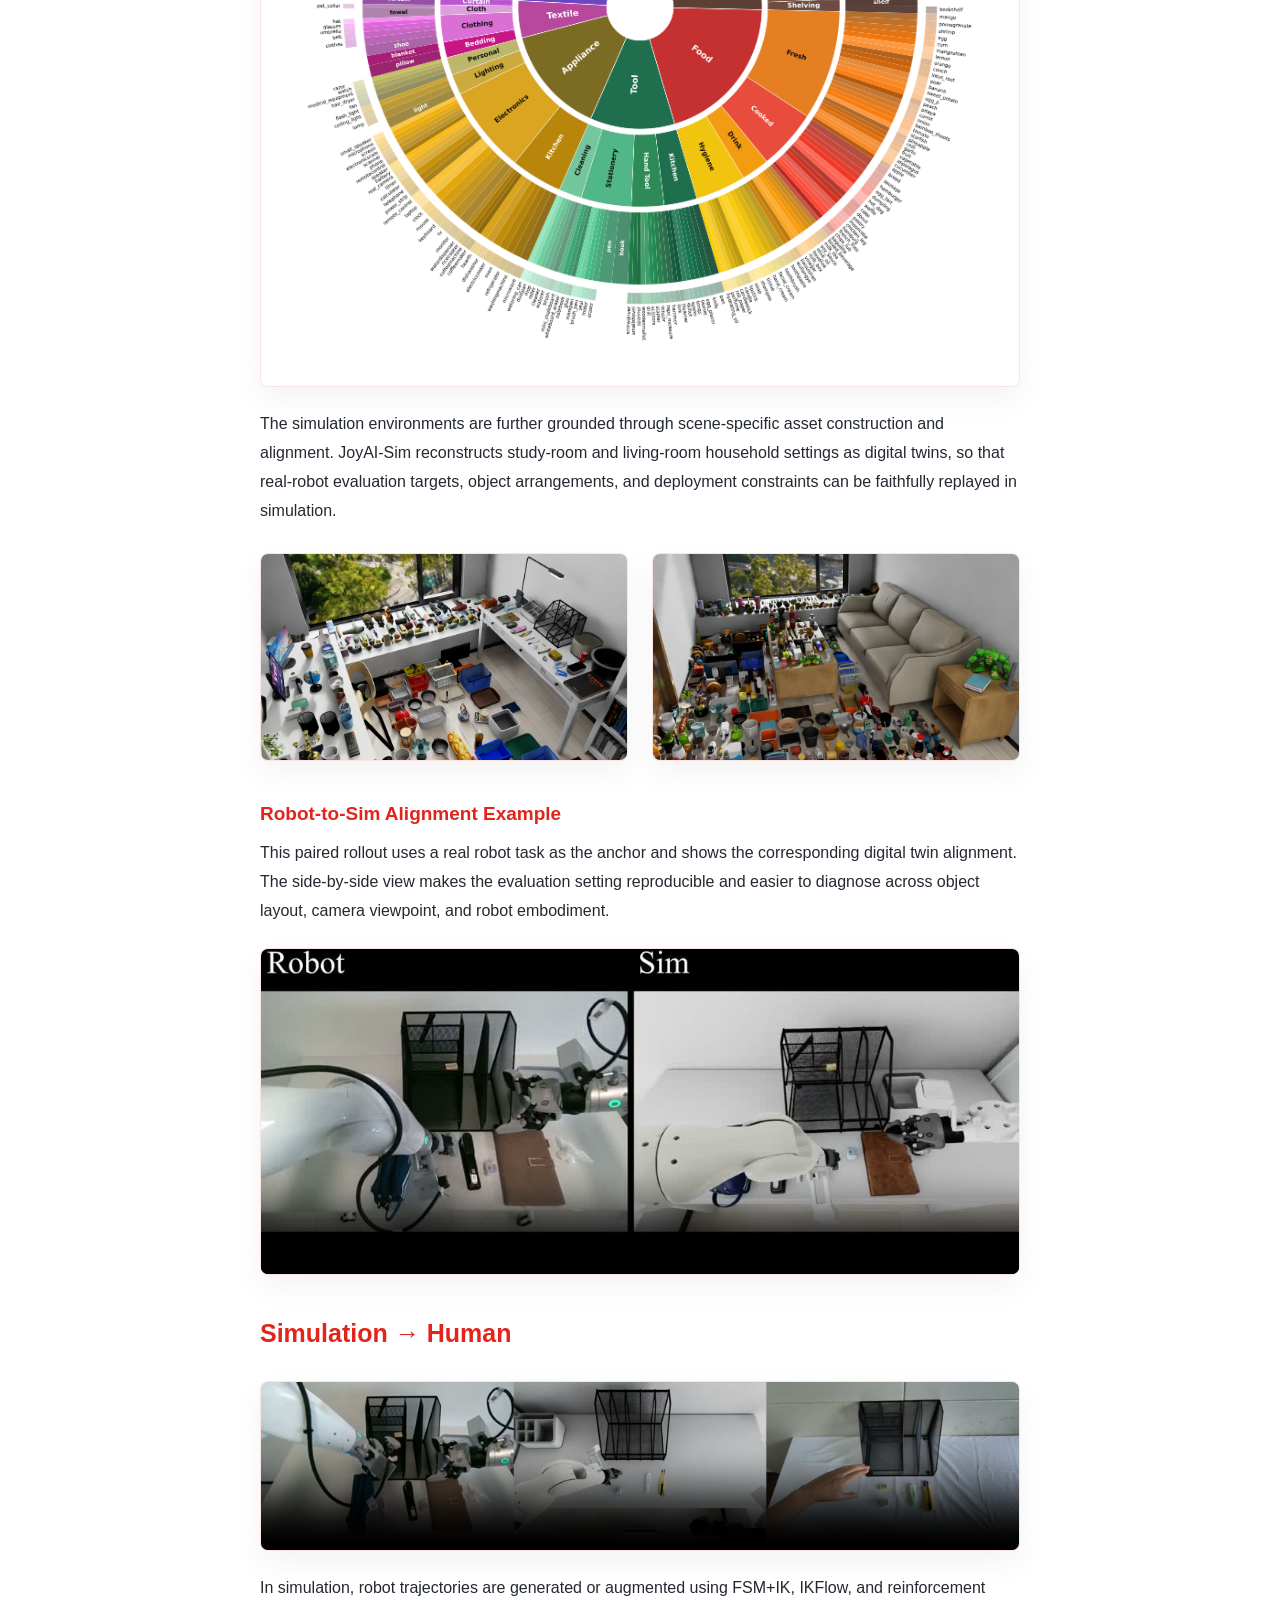
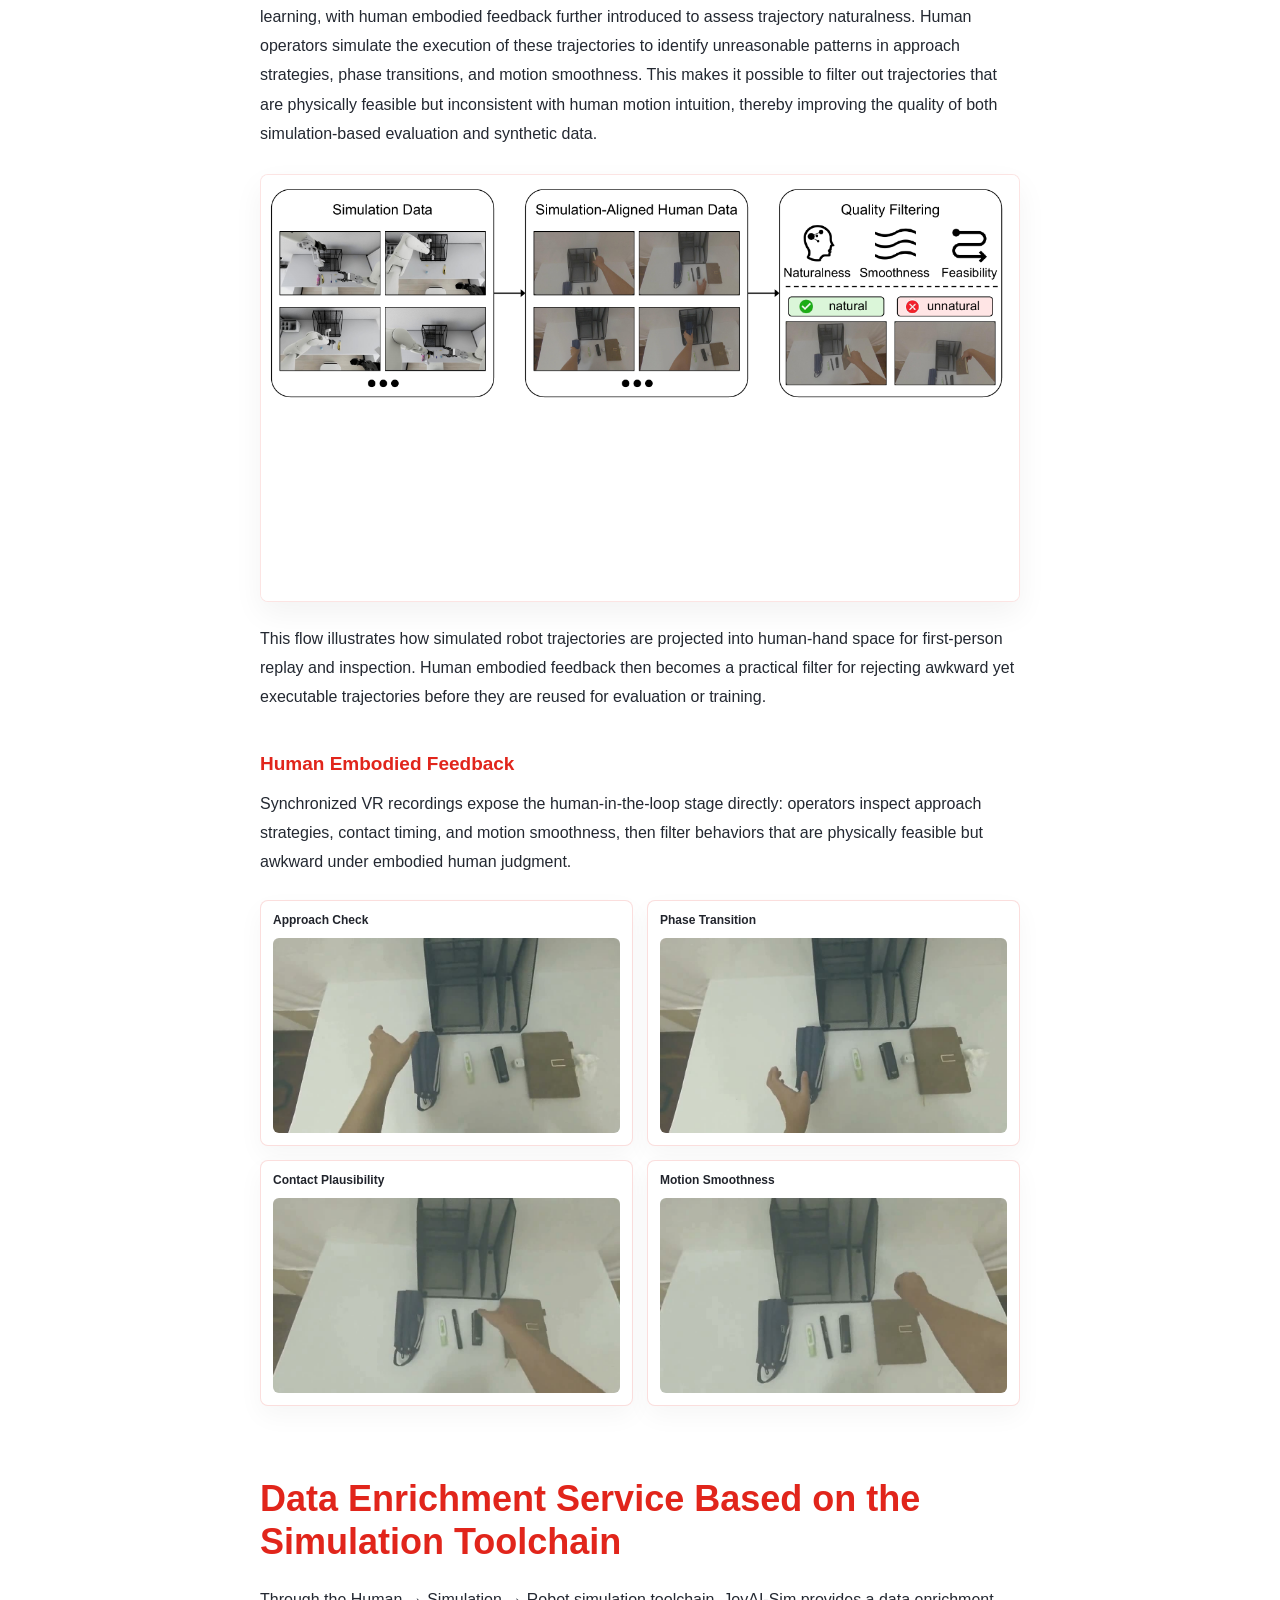
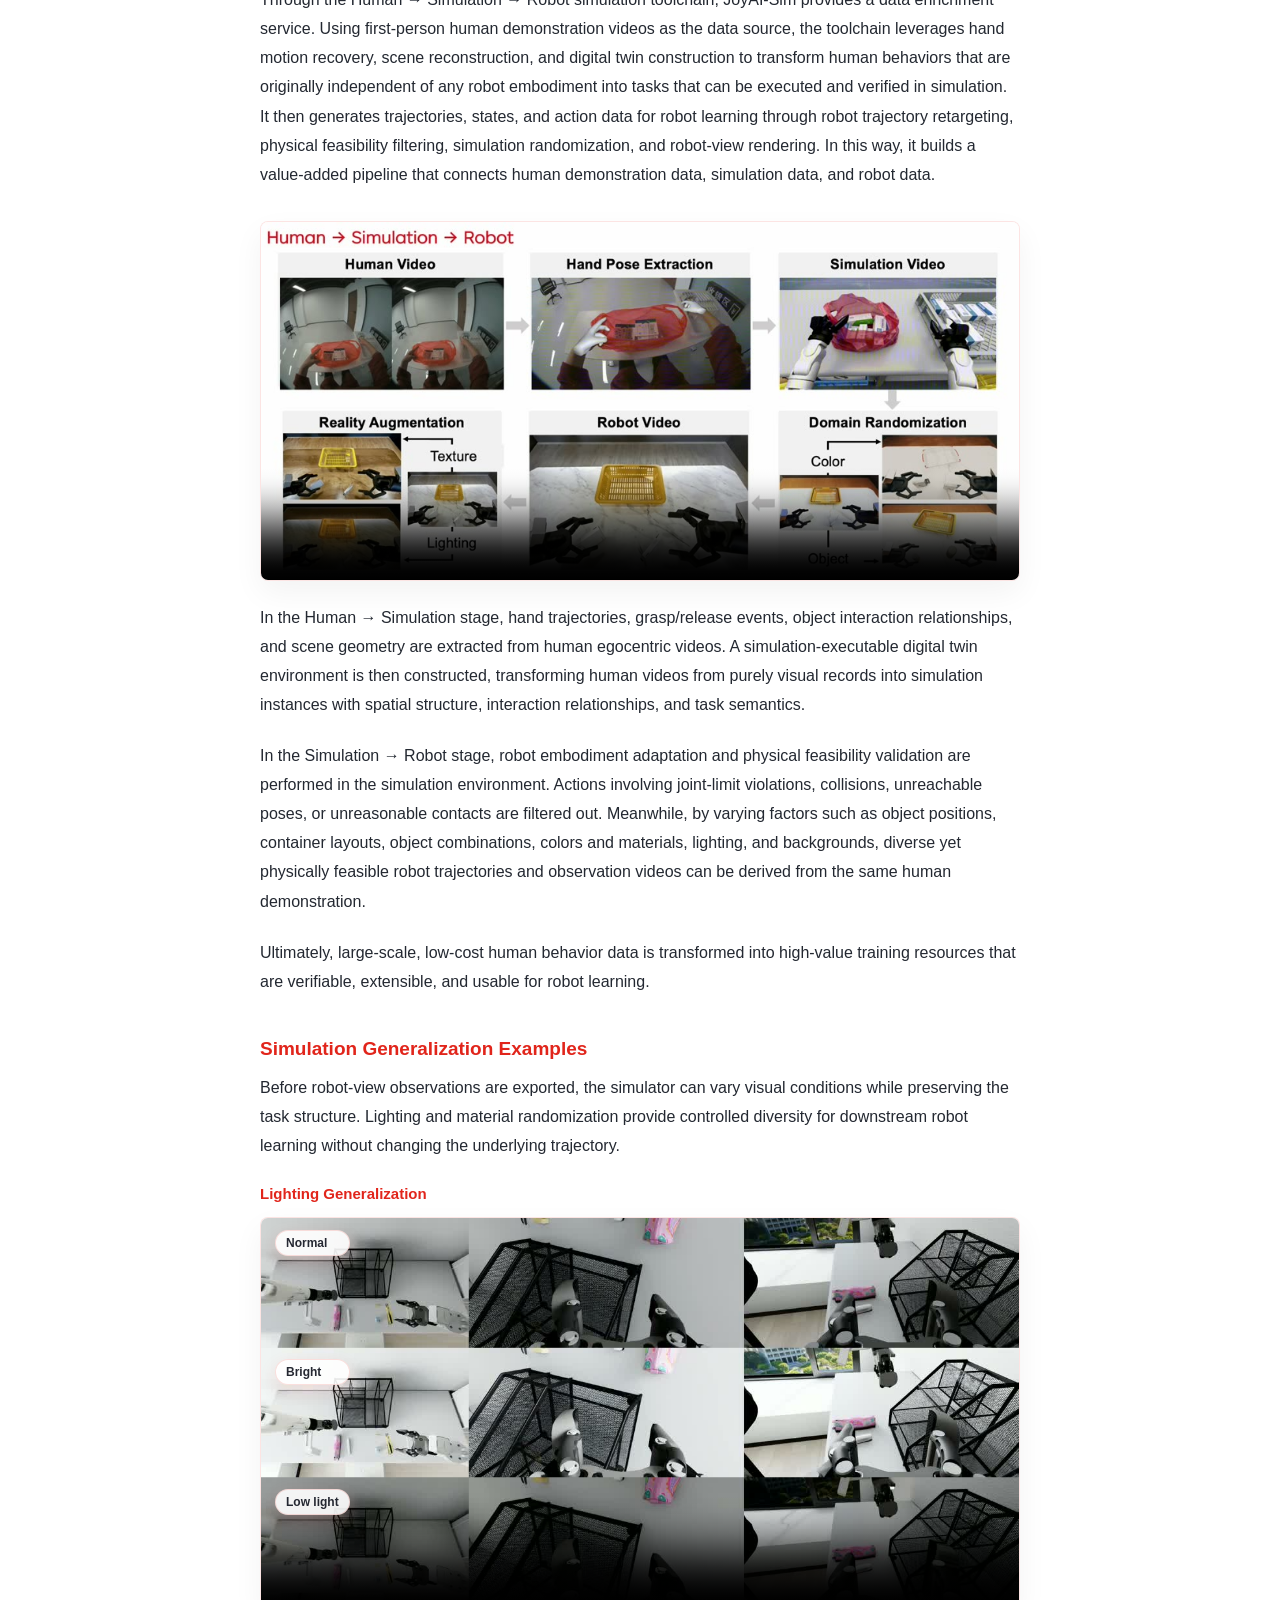
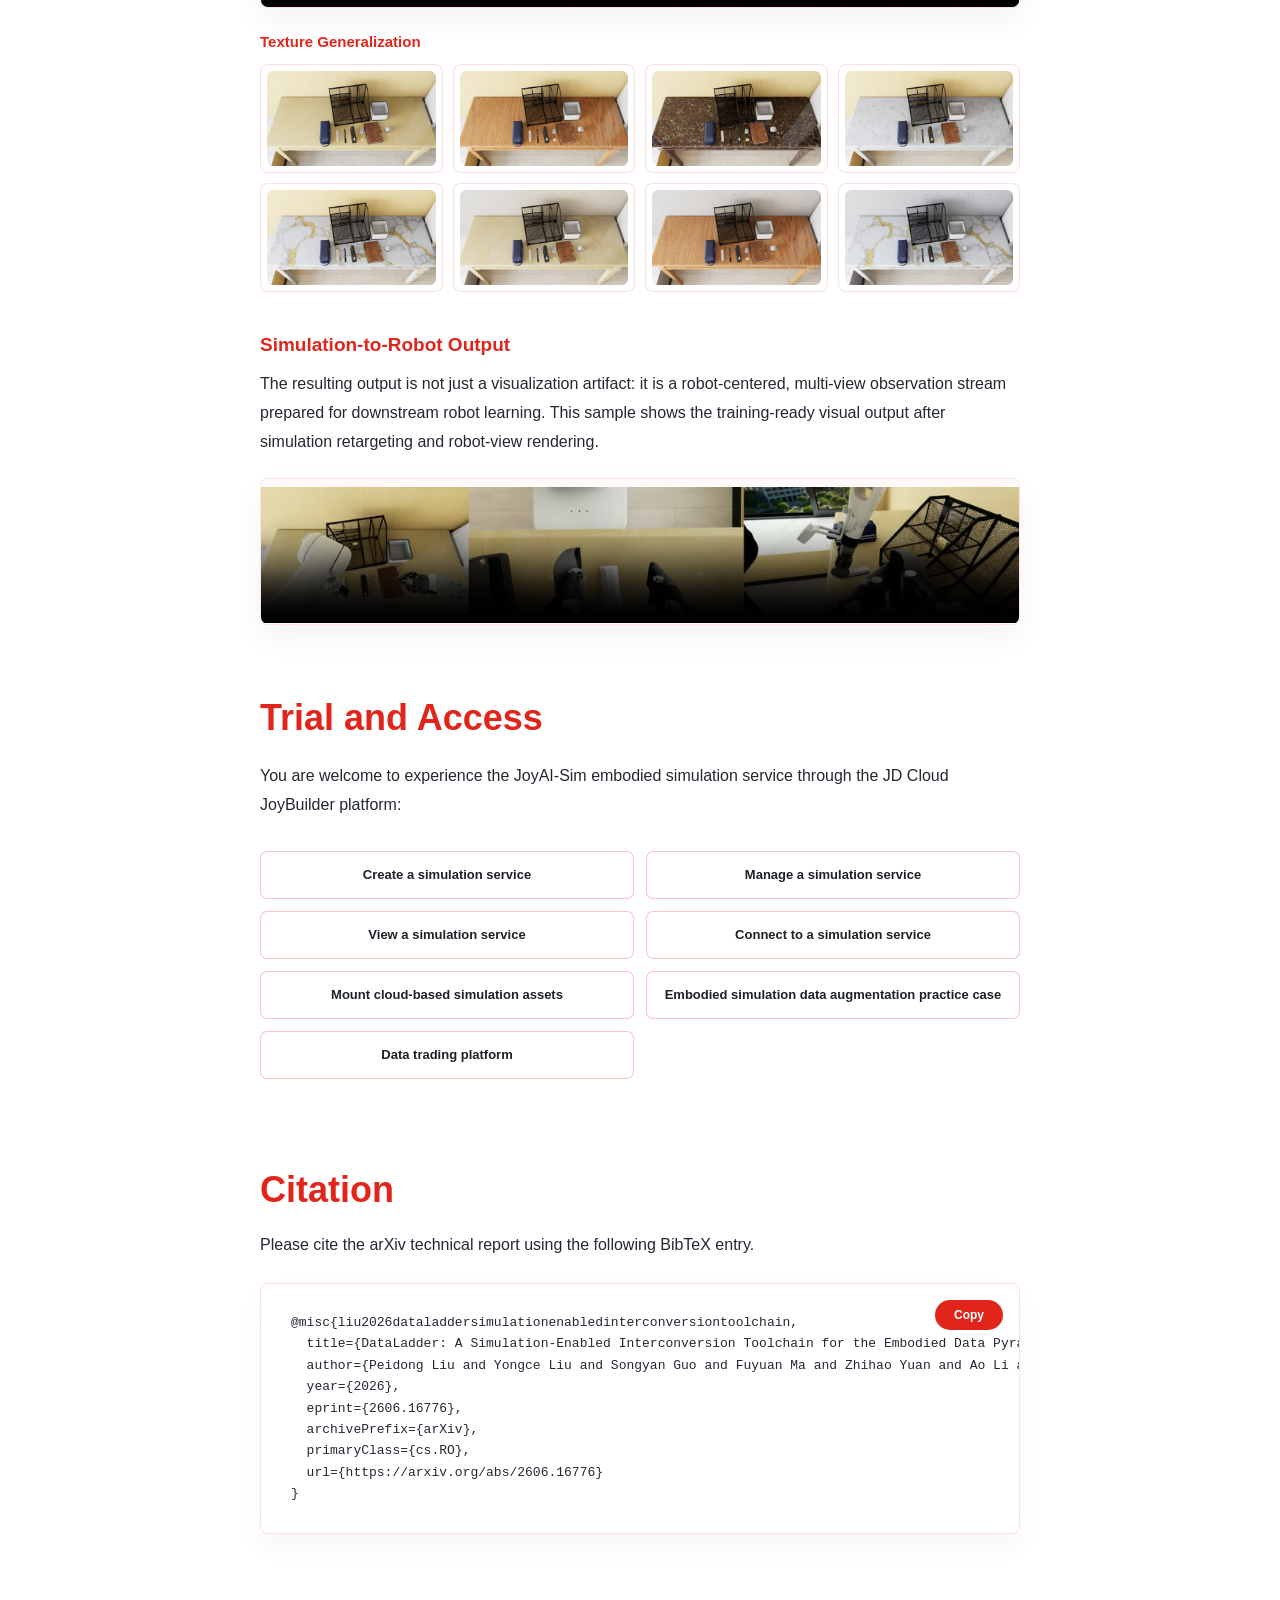
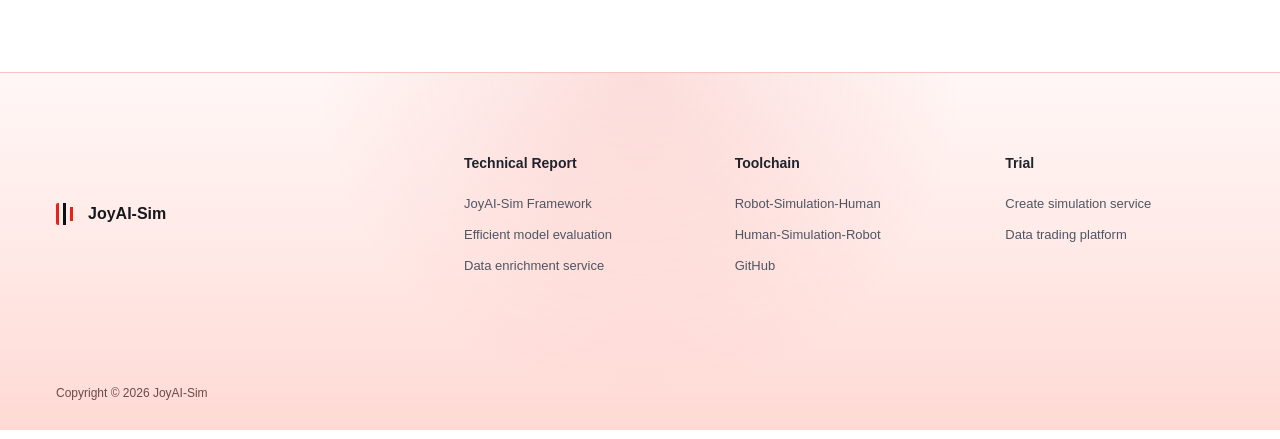
==== commit 36a118bb: "Update JoyAI-Sim page assets and copy" ====
--- a/index.html
+++ b/index.html
@@ -46,7 +46,7 @@
       <section class="hero">
         <h1>JoyAI-Sim</h1>
         <p class="subtitle" data-i18n="hero.subtitle">
-          仿真技术驱动的具身数据转换工具链，支持模型评测与人机对齐的数据合成。
+          A simulation-driven embodied data transformation toolchain for model evaluation and human-aligned data synthesis.
         </p>
         <div class="report-meta">
           <p class="report-label" data-i18n="hero.report">Technical Report</p>
@@ -346,12 +346,7 @@
         </div>
       </section>
 
-      <section class="content-section credits-section" id="authors">
-        <h2 data-i18n="authors.title">Authors</h2>
-        <div class="author-box">
-          <p data-i18n="authors.p">Author list, affiliations, and contribution notes will be added here.</p>
-        </div>
-
+      <section class="content-section credits-section" id="citation">
         <h2 data-i18n="citation.title">Citation</h2>
         <p data-i18n="citation.p">
           Please cite the arXiv technical report using the following BibTeX entry.
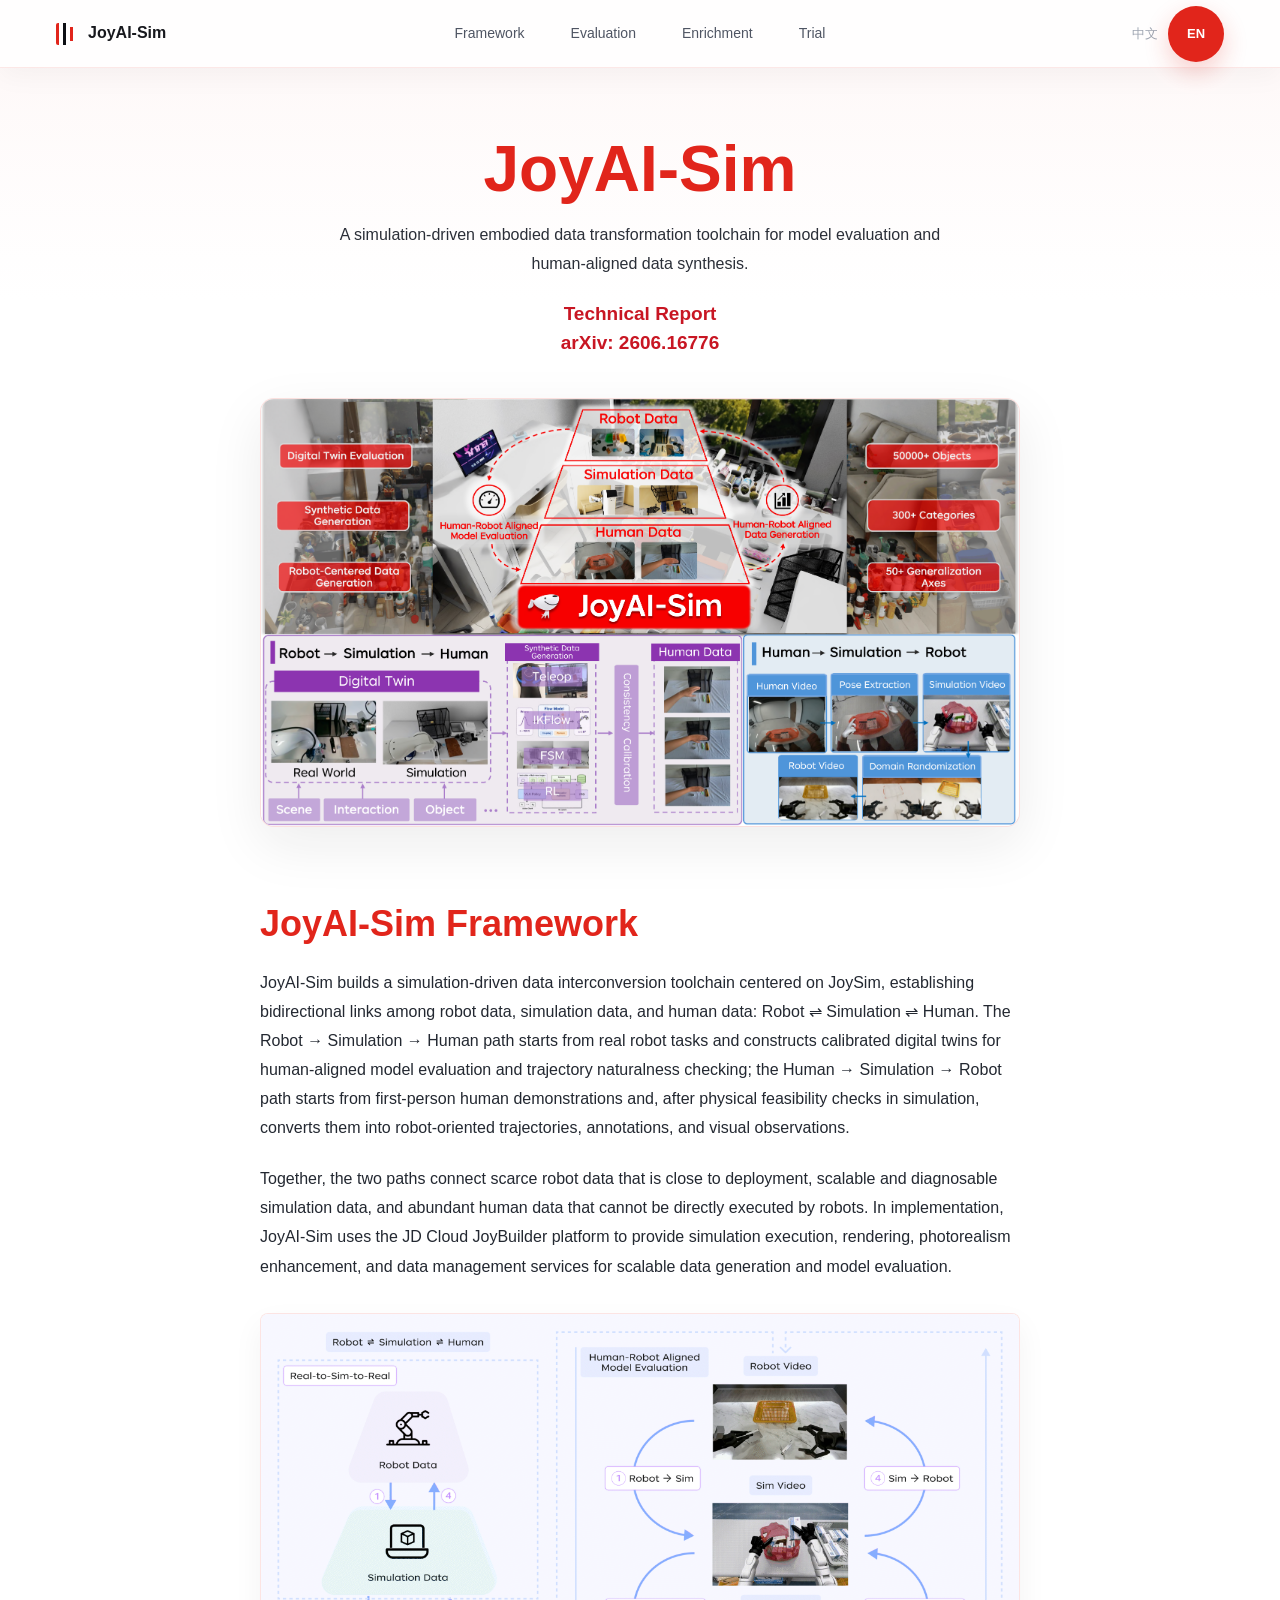
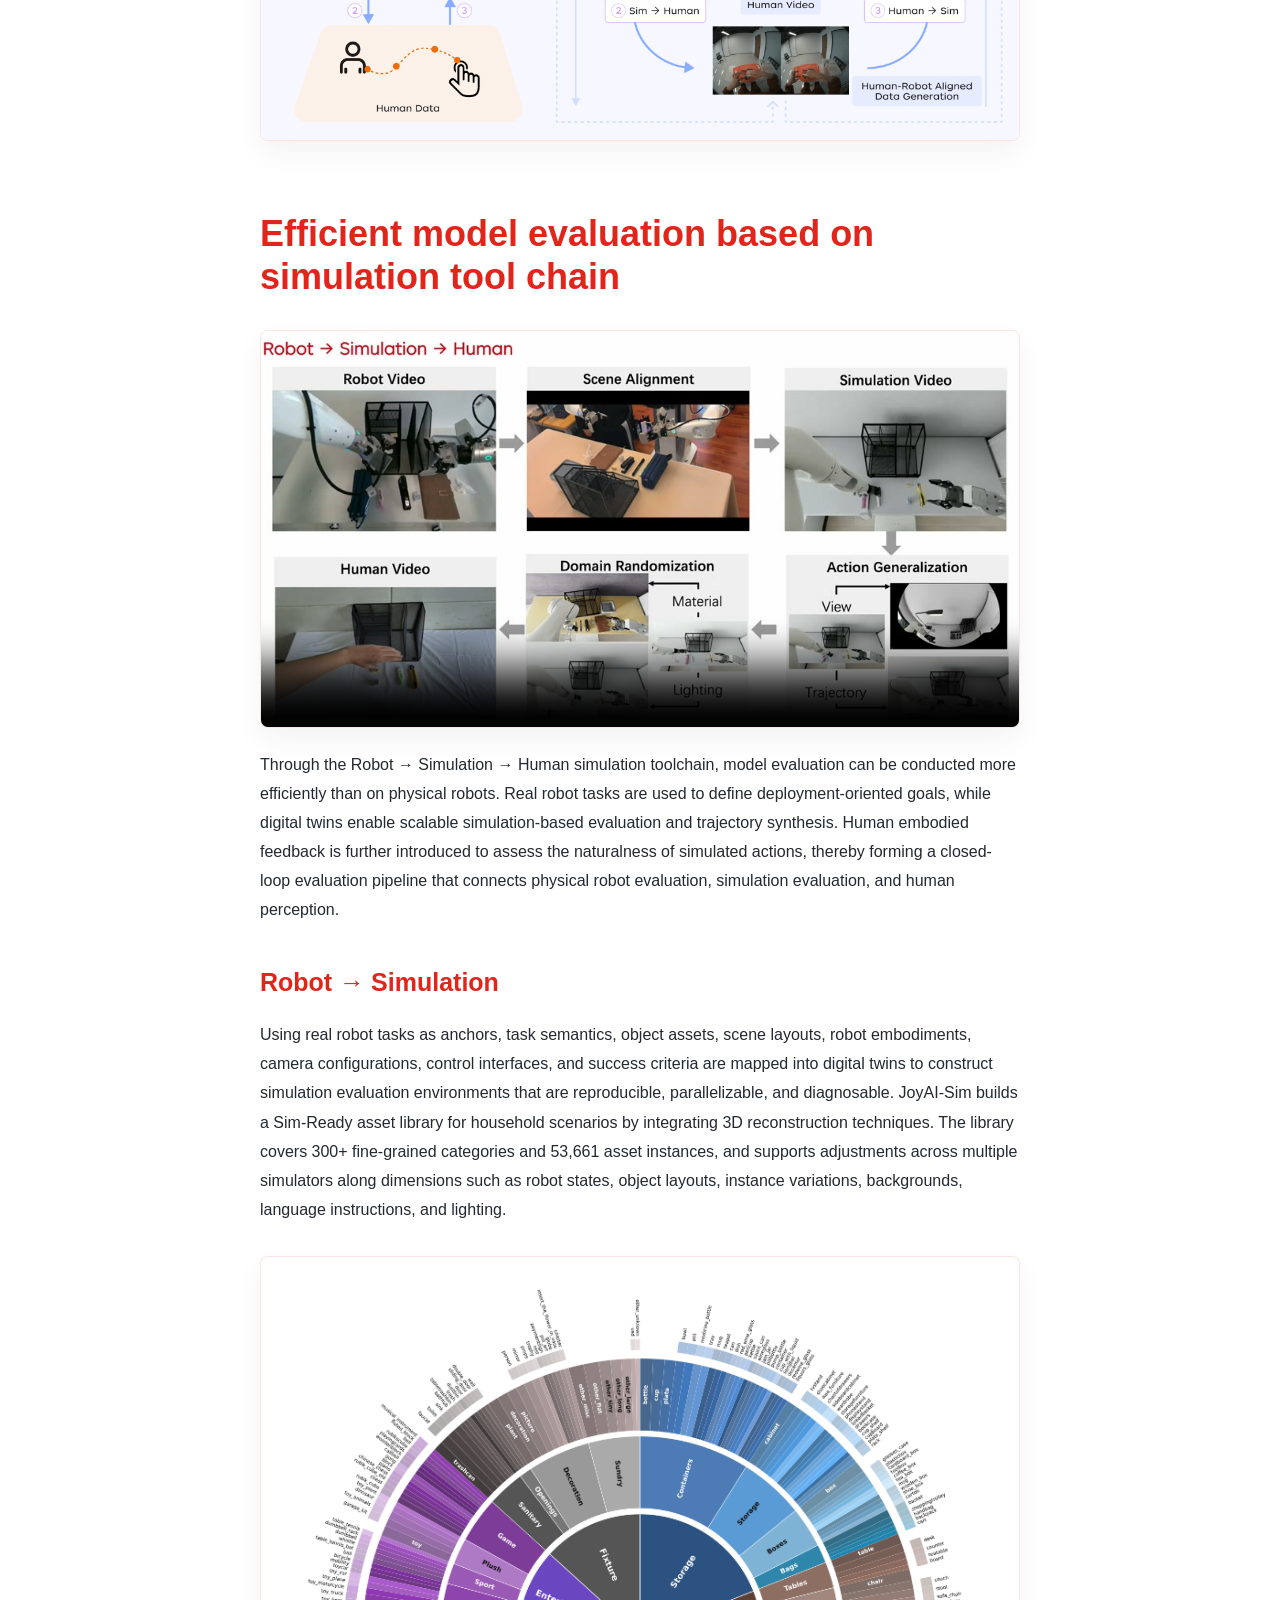
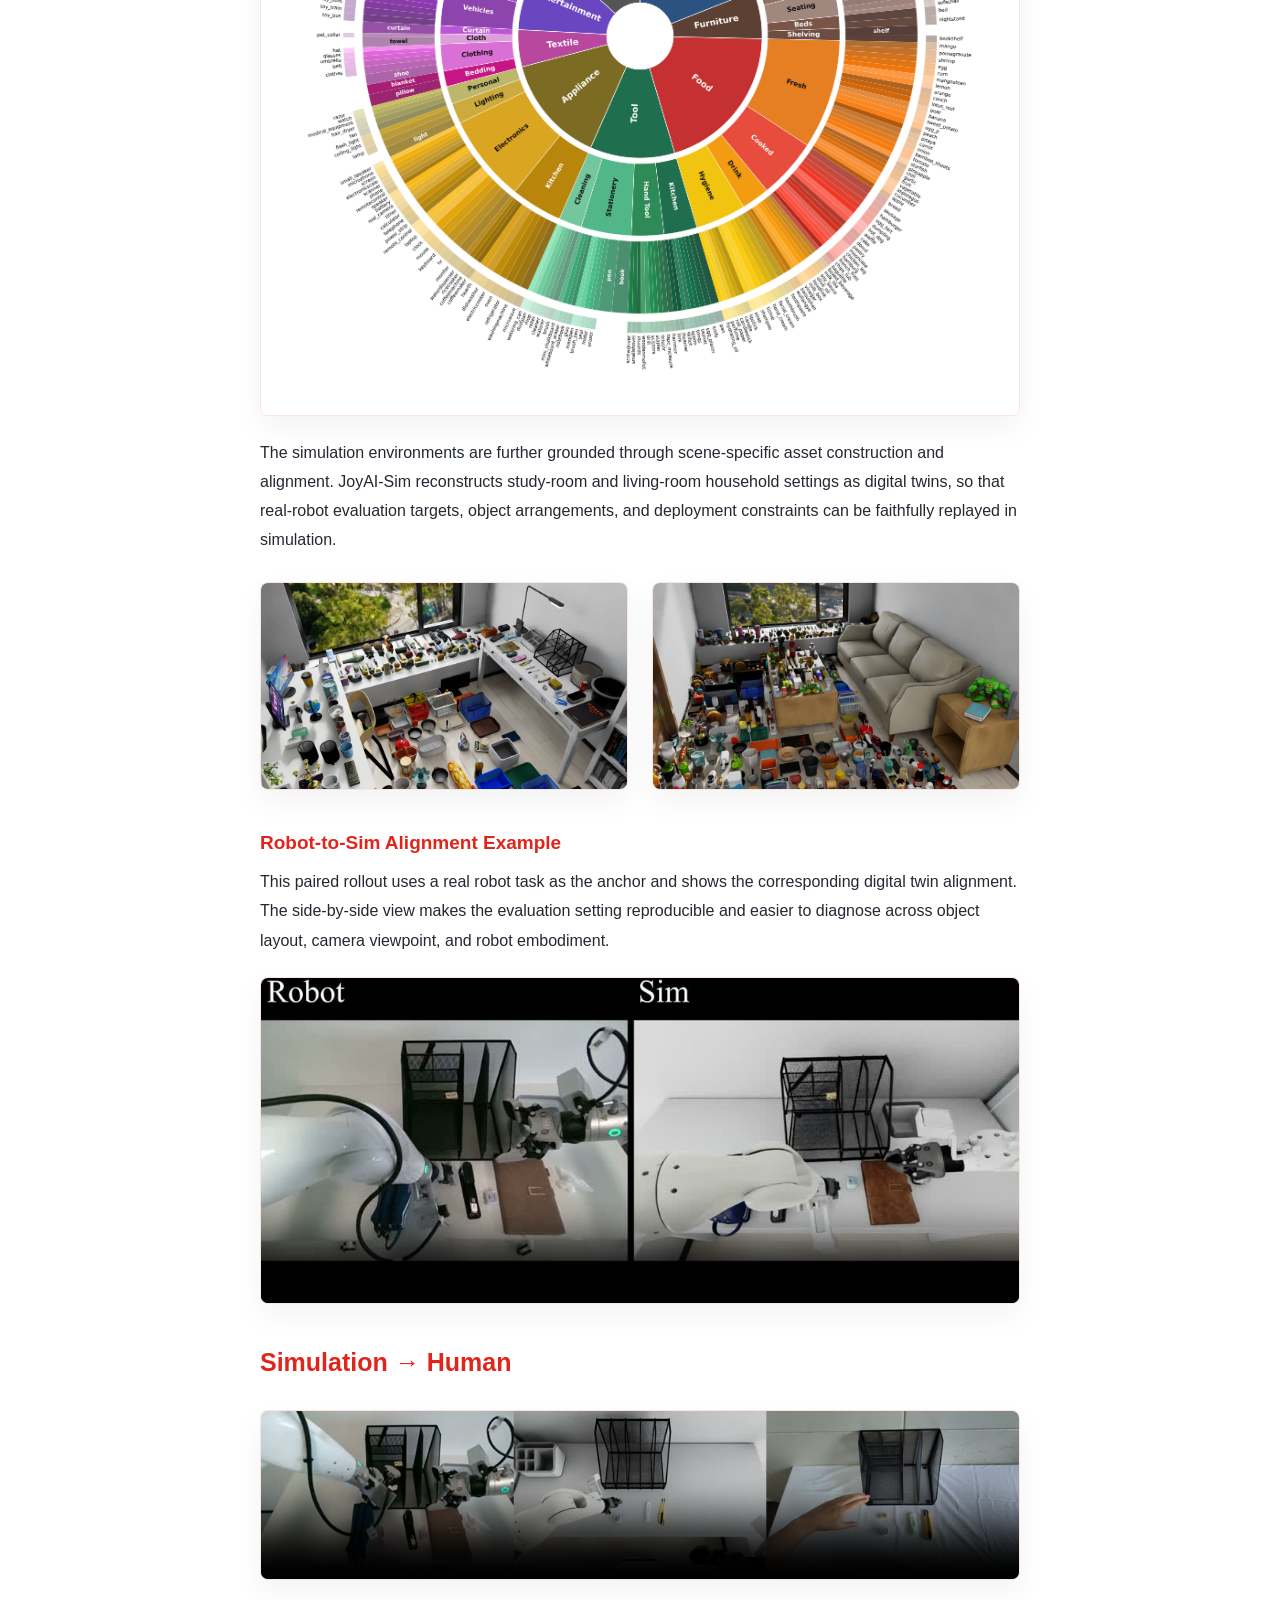
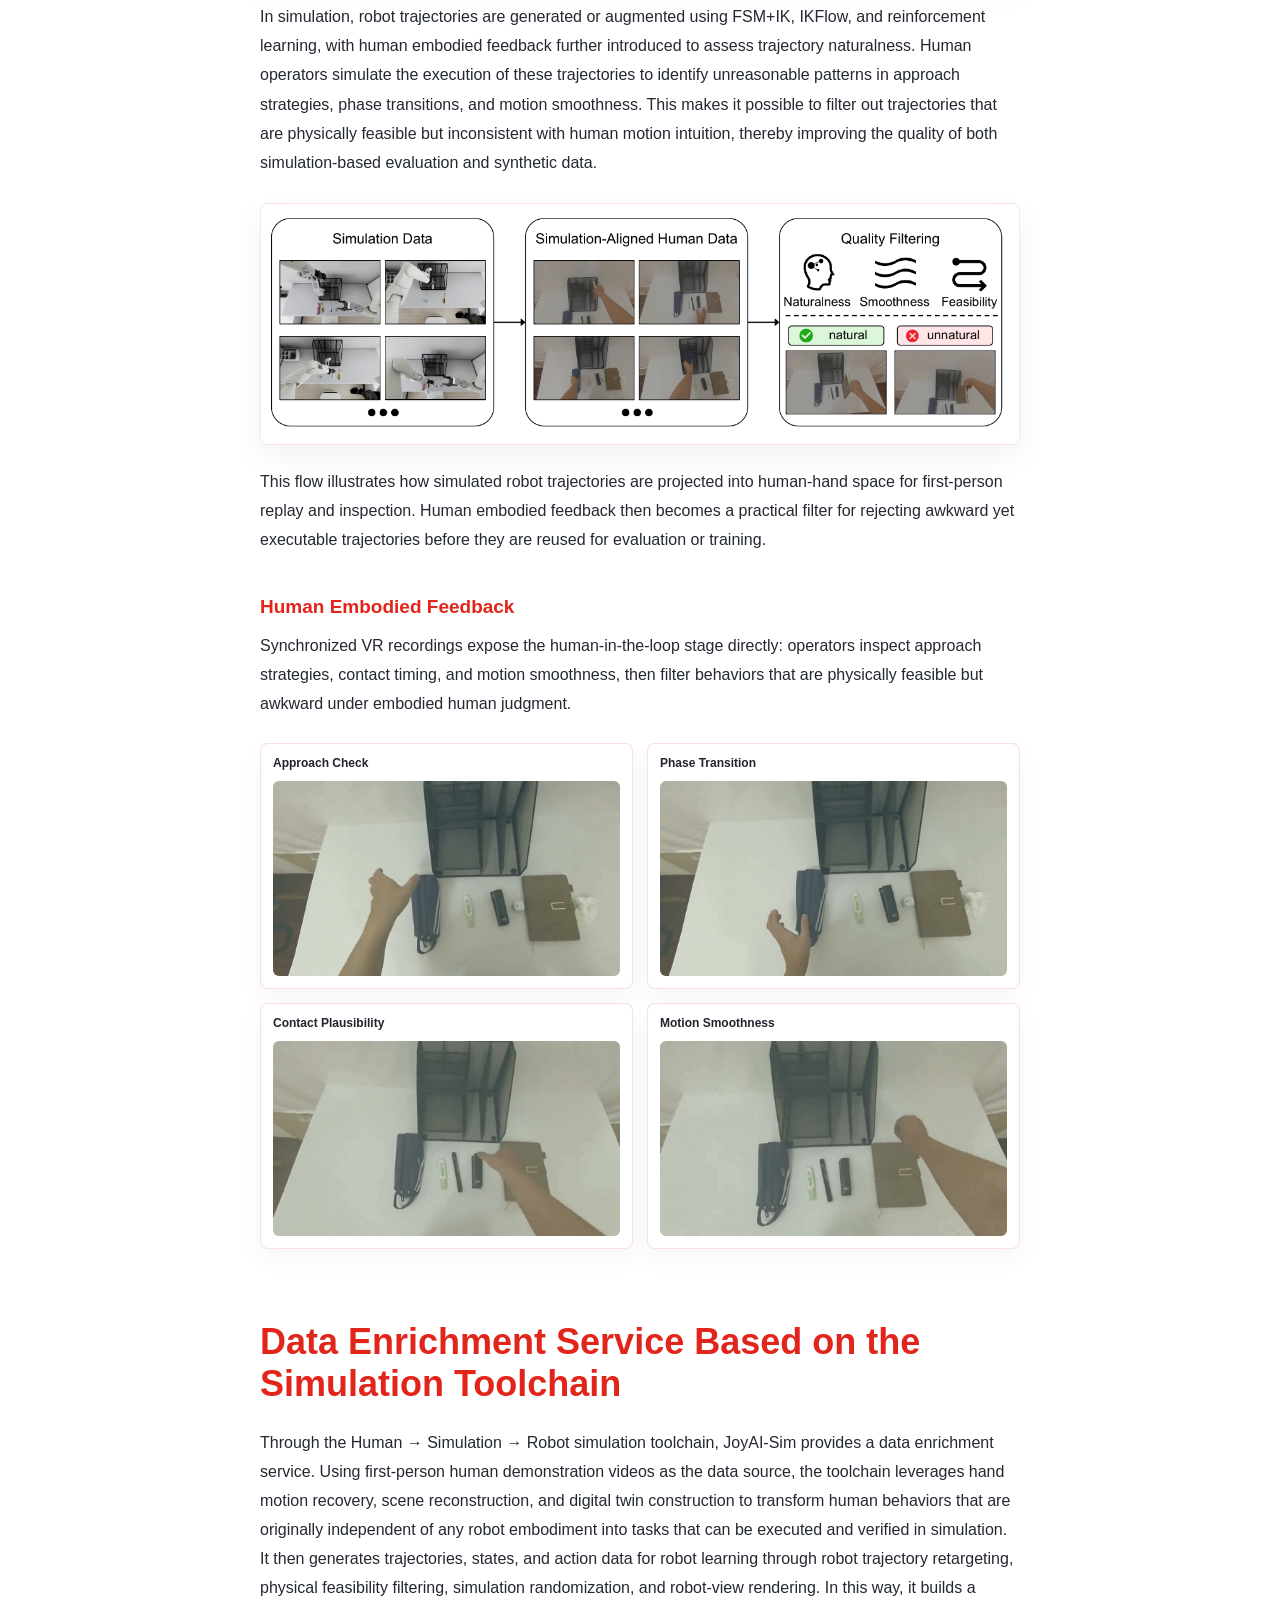
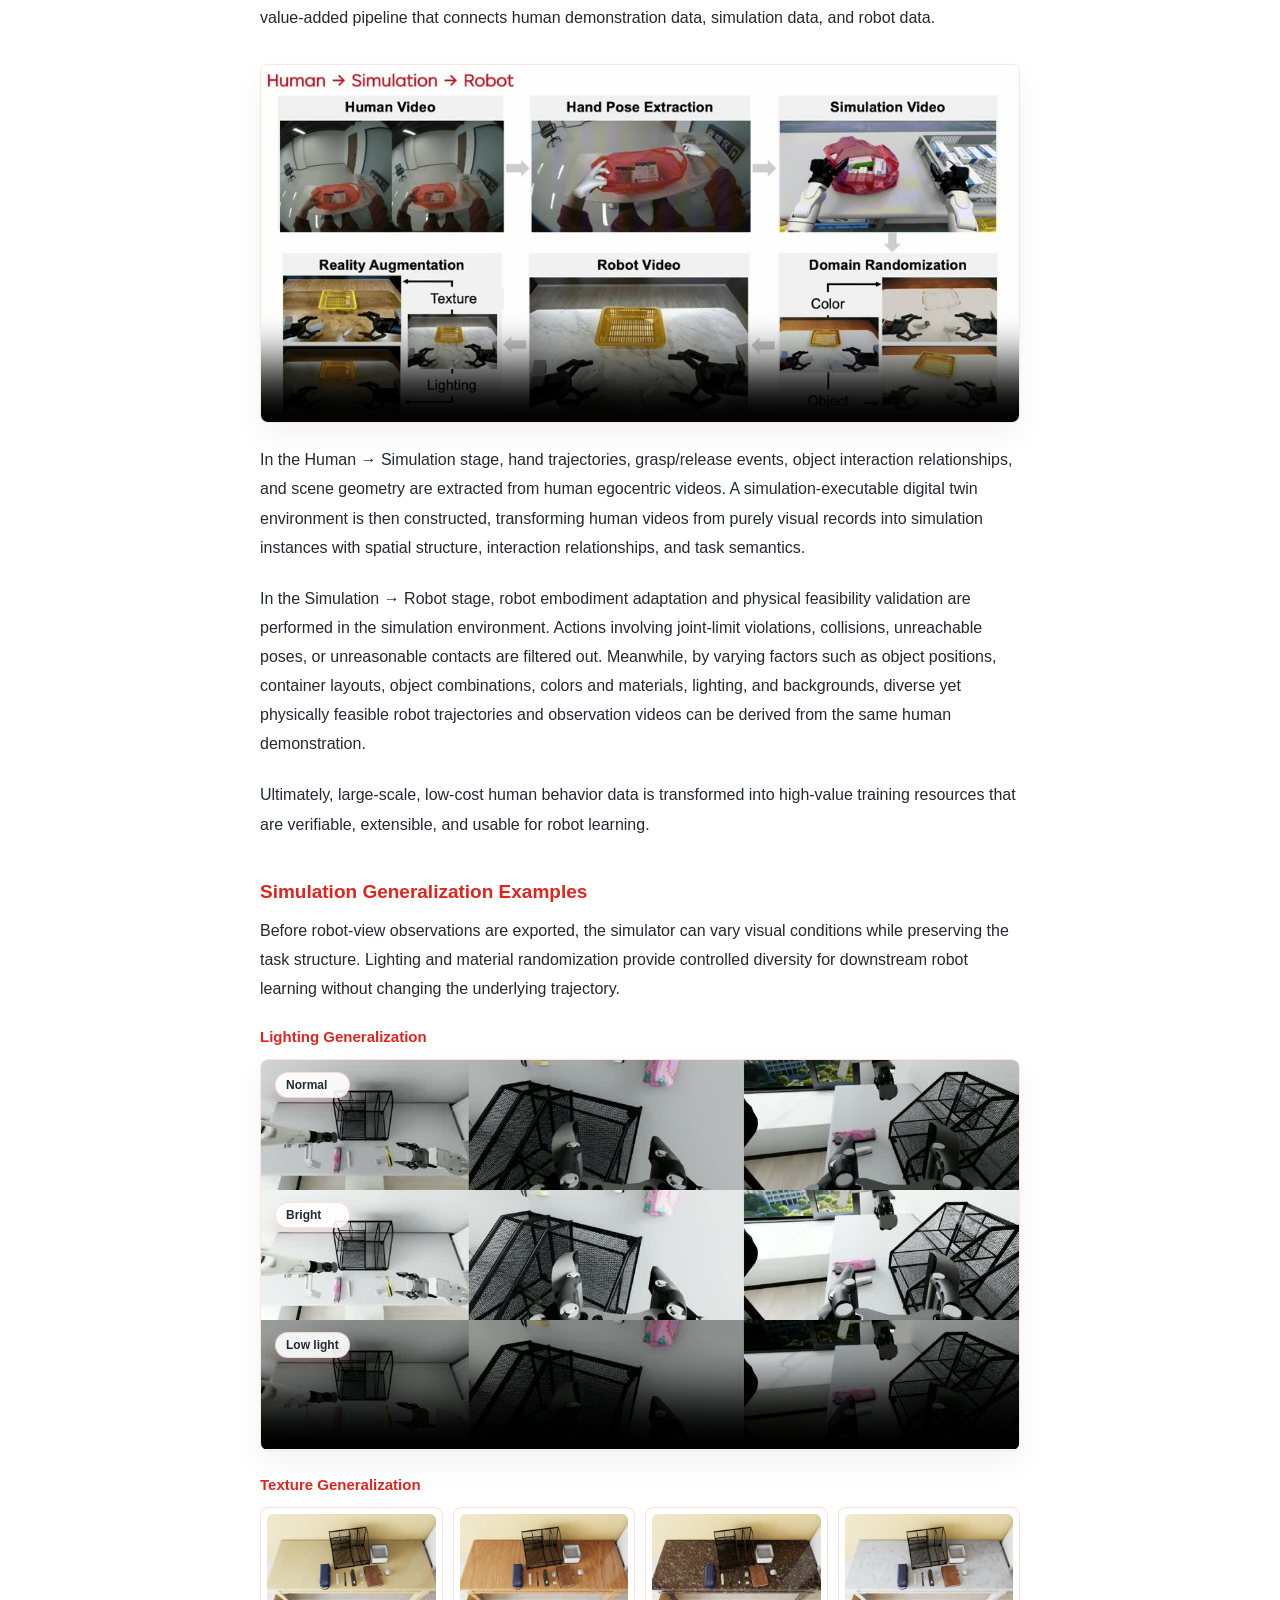
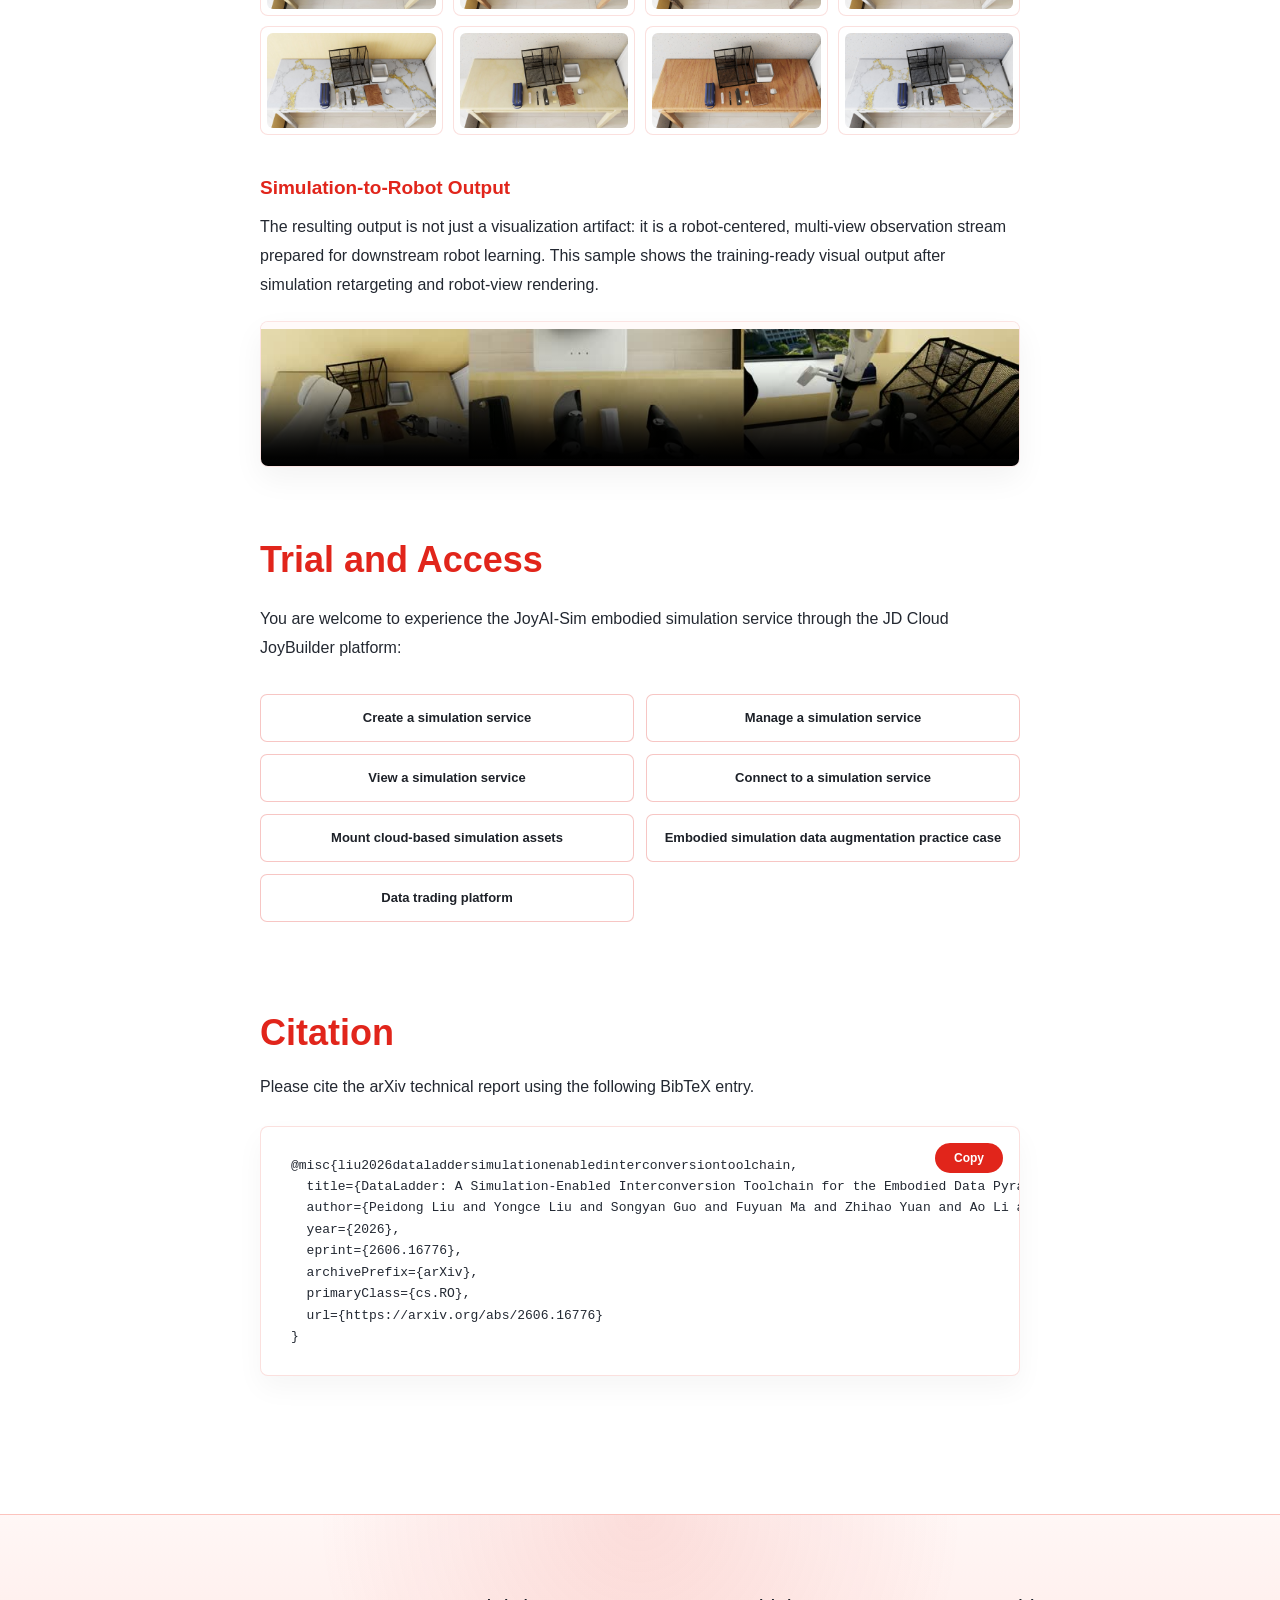
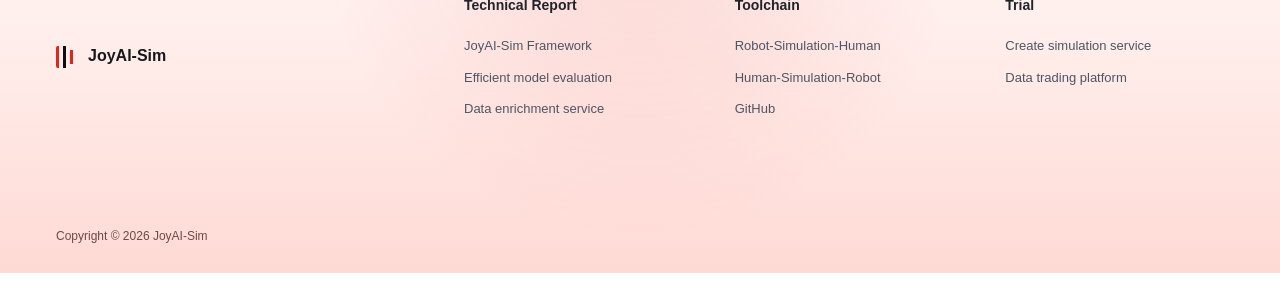
==== commit 0c3a8d4a: "Update JoyAI-Sim framework copy" ====
--- a/index.html
+++ b/index.html
@@ -68,16 +68,18 @@
       <section class="content-section" id="framework">
         <h2 data-i18n="framework.title">JoyAI-Sim Framework</h2>
         <p data-i18n="framework.p1">
-          To address the widely recognized challenges of evaluation efficiency and data bottlenecks in embodied AI, we
-          propose the JoyAI-Sim simulation data transformation toolchain, Robot ⇌ Simulation ⇌ Human, built upon the
-          embodied data pyramid. This toolchain supports both a top-down Robot → Simulation → Human service for
-          efficient model evaluation and a bottom-up Human → Simulation → Robot service for data enrichment.
+          JoyAI-Sim builds a simulation-driven data interconversion toolchain centered on JoySim, establishing
+          bidirectional links among robot data, simulation data, and human data: Robot ⇌ Simulation ⇌ Human. The Robot
+          → Simulation → Human path starts from real robot tasks and constructs calibrated digital twins for
+          human-aligned model evaluation and trajectory naturalness checking; the Human → Simulation → Robot path starts
+          from first-person human demonstrations and, after physical feasibility checks in simulation, converts them
+          into robot-oriented trajectories, annotations, and visual observations.
         </p>
         <p data-i18n="framework.p2">
-          The two transformation pipelines connect, at one end, scarce robot data that closely reflects real-world
-          deployment, and at the other end, abundant human data that is not tied to a specific robot embodiment. Together,
-          they enable bidirectional integration of data and evaluation. Through the JD Cloud JoyBuilder platform,
-          JoyAI-Sim provides developers with a one-stop embodied simulation service.
+          Together, the two paths connect scarce robot data that is close to deployment, scalable and diagnosable
+          simulation data, and abundant human data that cannot be directly executed by robots. In implementation,
+          JoyAI-Sim uses the JD Cloud JoyBuilder platform to provide simulation execution, rendering, photorealism
+          enhancement, and data management services for scalable data generation and model evaluation.
         </p>
         <figure class="image-panel">
           <img
@@ -108,7 +110,7 @@
           Using real robot tasks as anchors, task semantics, object assets, scene layouts, robot embodiments, camera
           configurations, control interfaces, and success criteria are mapped into digital twins to construct simulation
           evaluation environments that are reproducible, parallelizable, and diagnosable. JoyAI-Sim builds a Sim-Ready
-          asset library for household scenarios by integrating 3D reconstruction techniques. The library covers 295
+          asset library for household scenarios by integrating 3D reconstruction techniques. The library covers 300+
           fine-grained categories and 53,661 asset instances, and supports adjustments across multiple simulators along
           dimensions such as robot states, object layouts, instance variations, backgrounds, language instructions, and
           lighting.
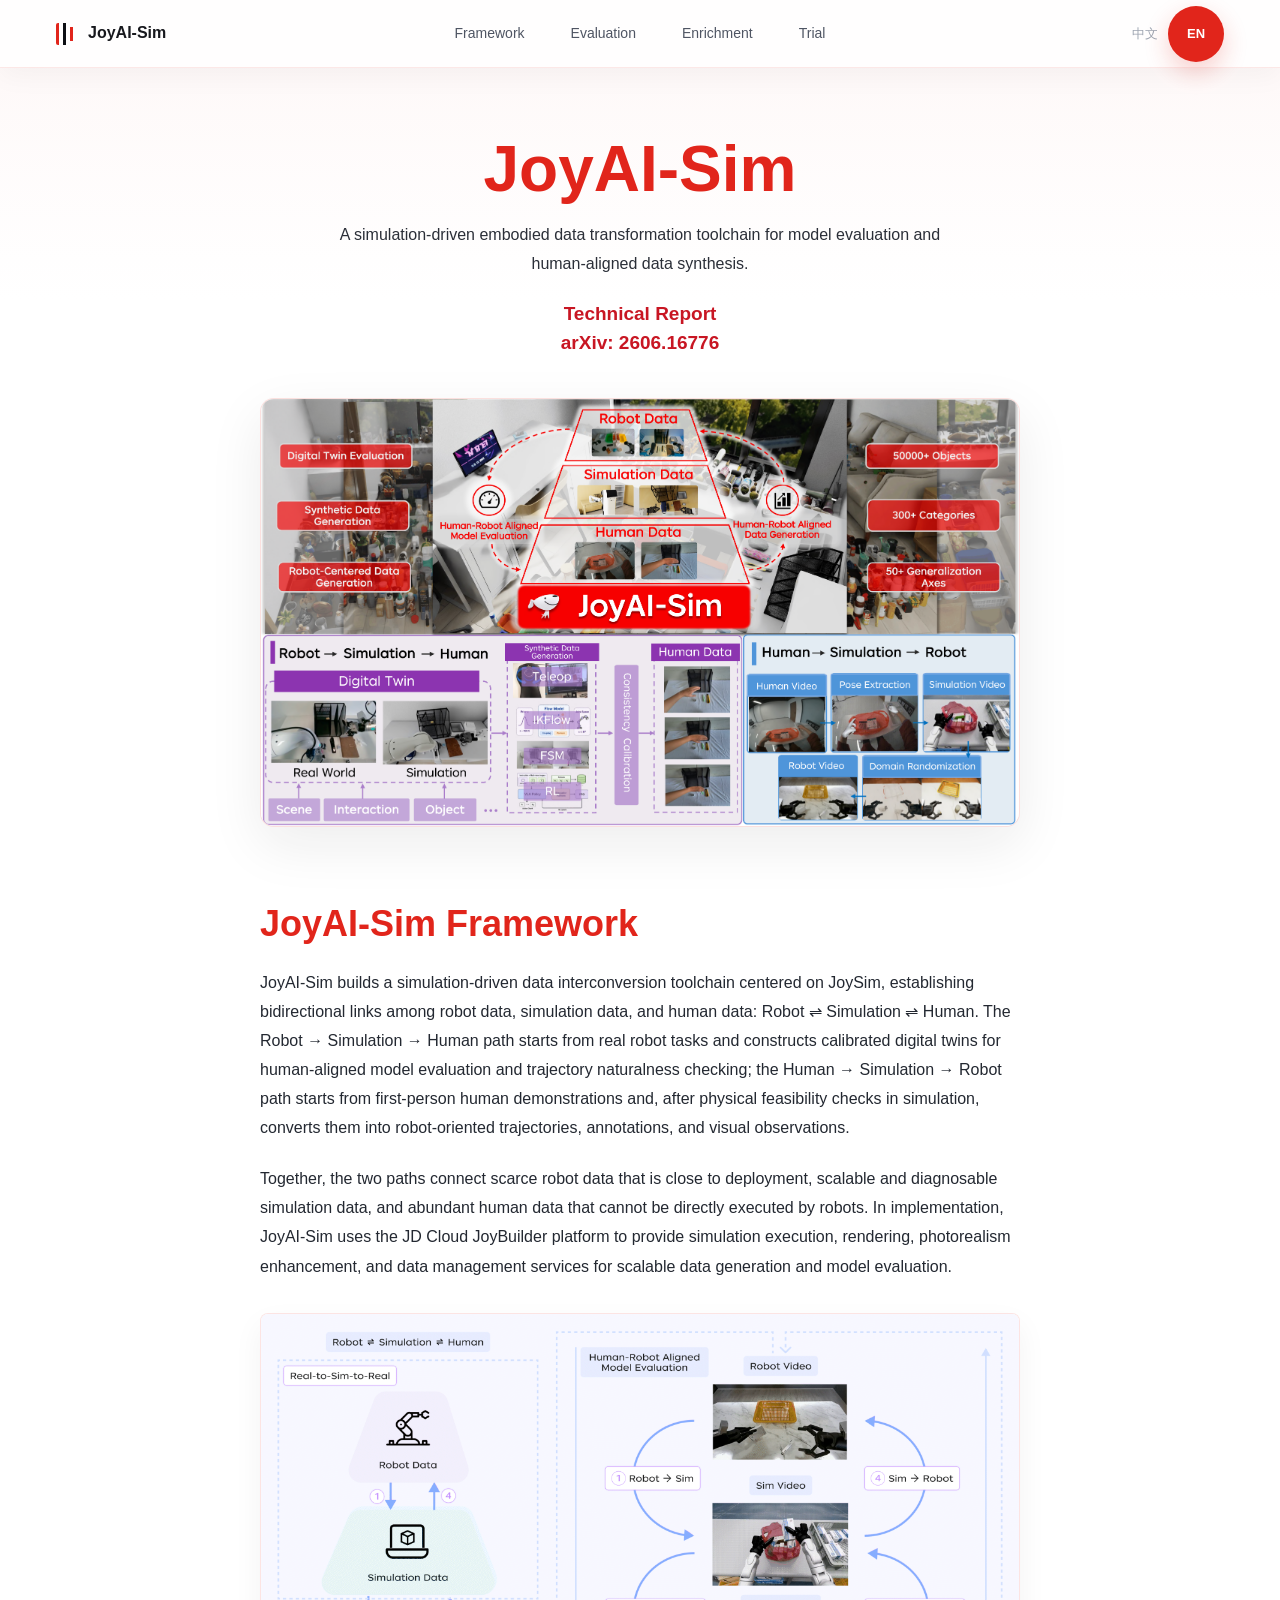
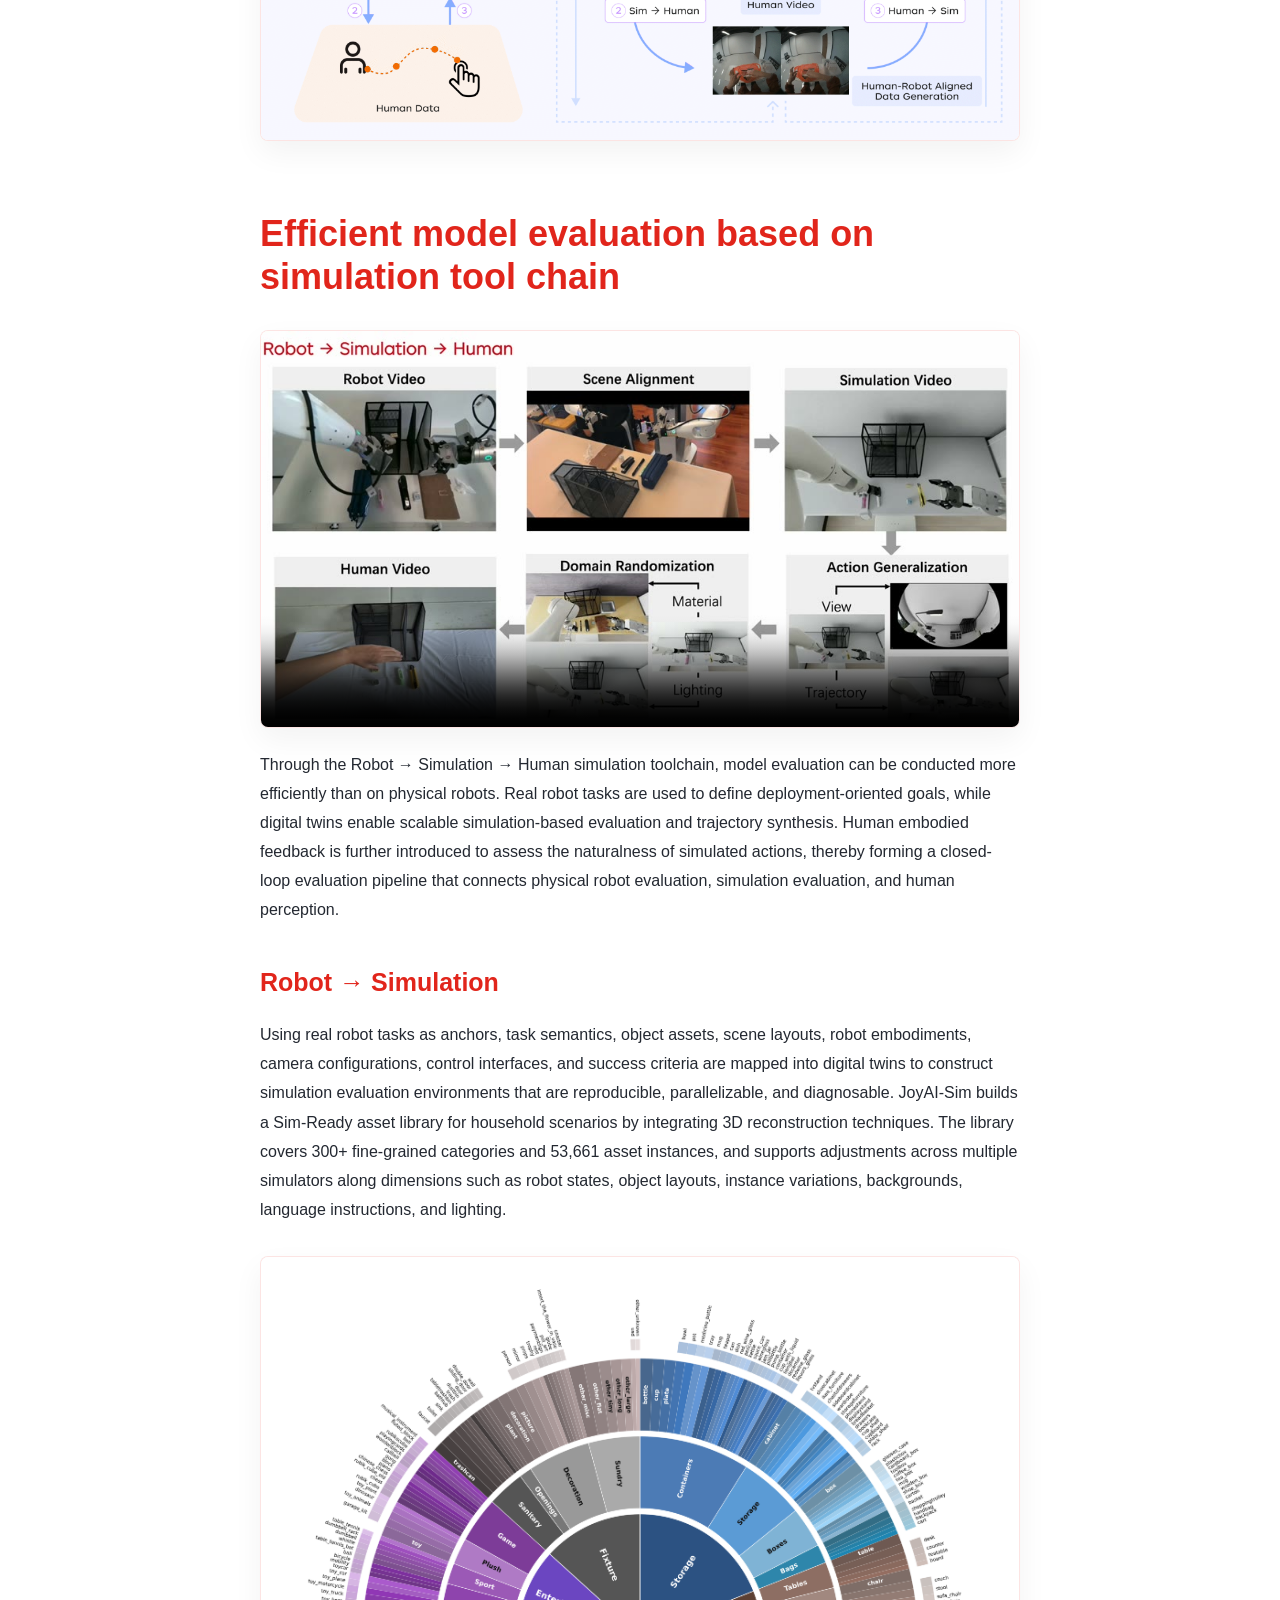
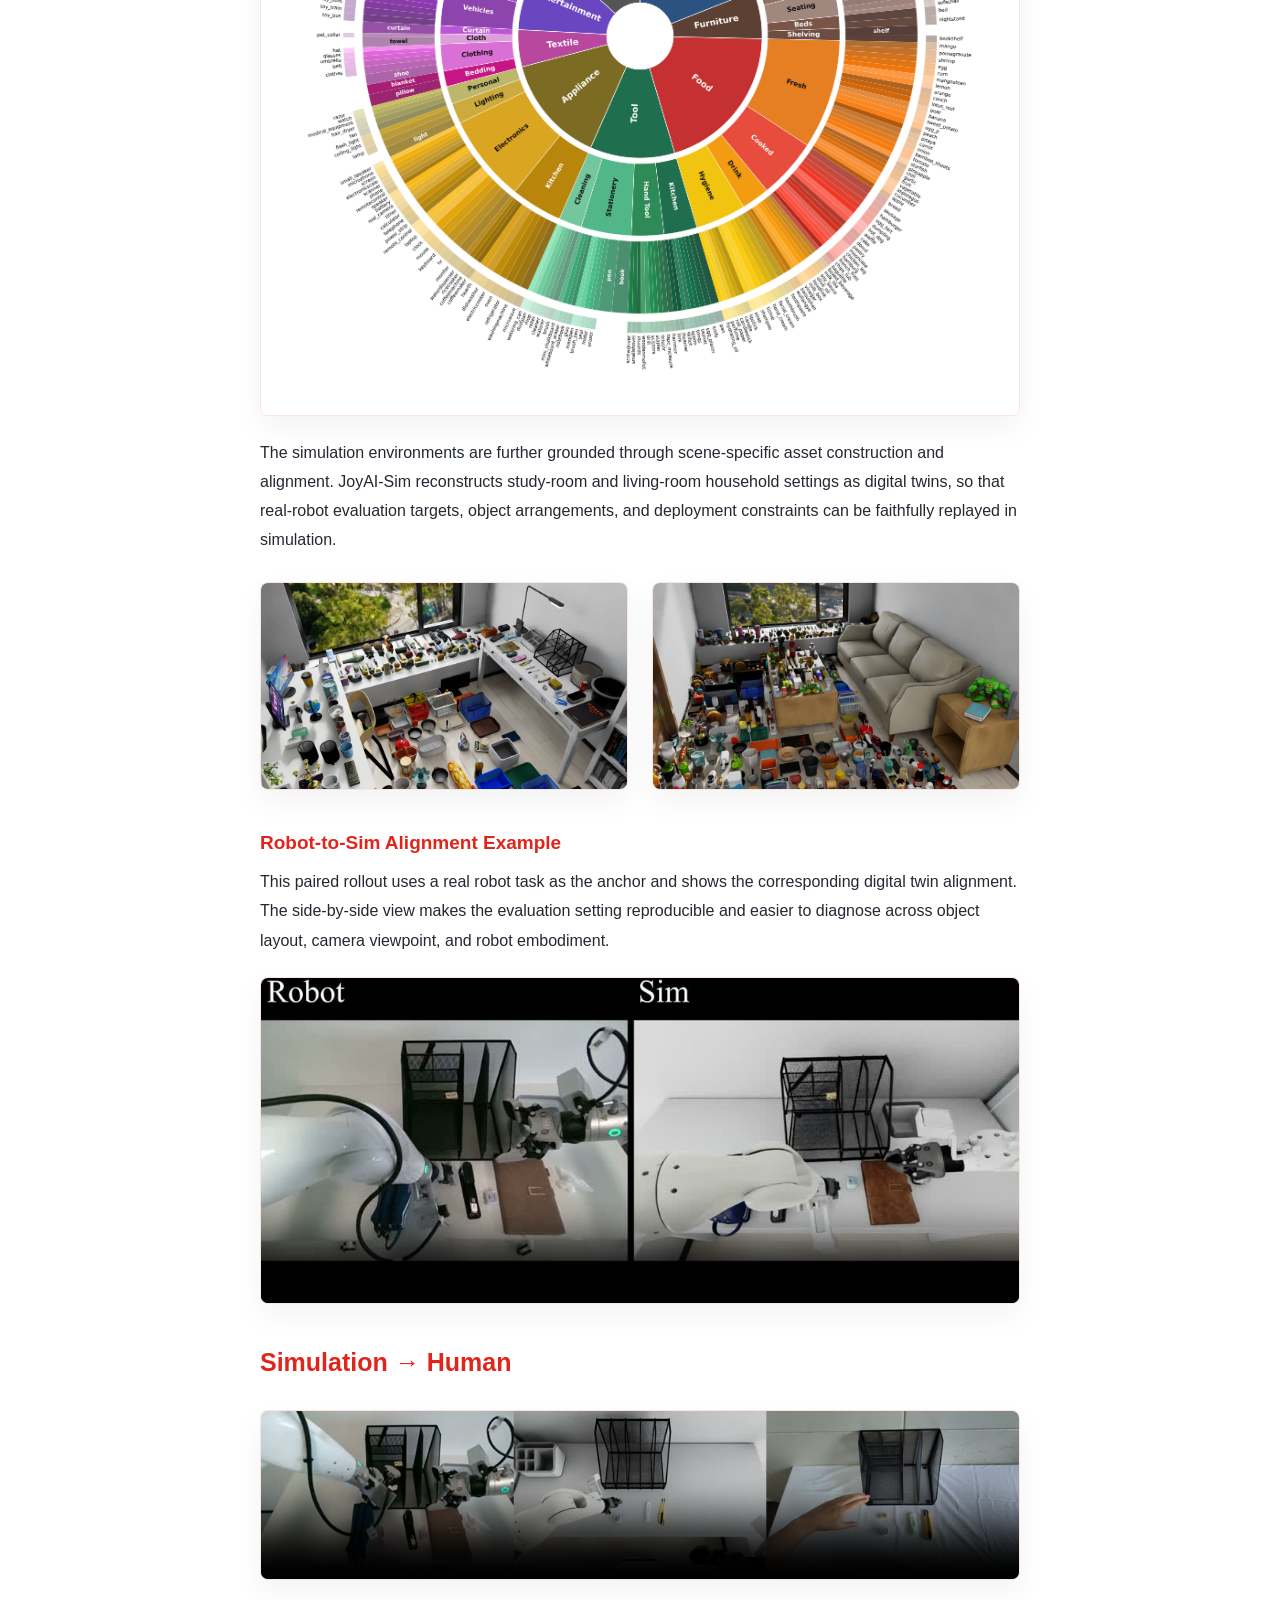
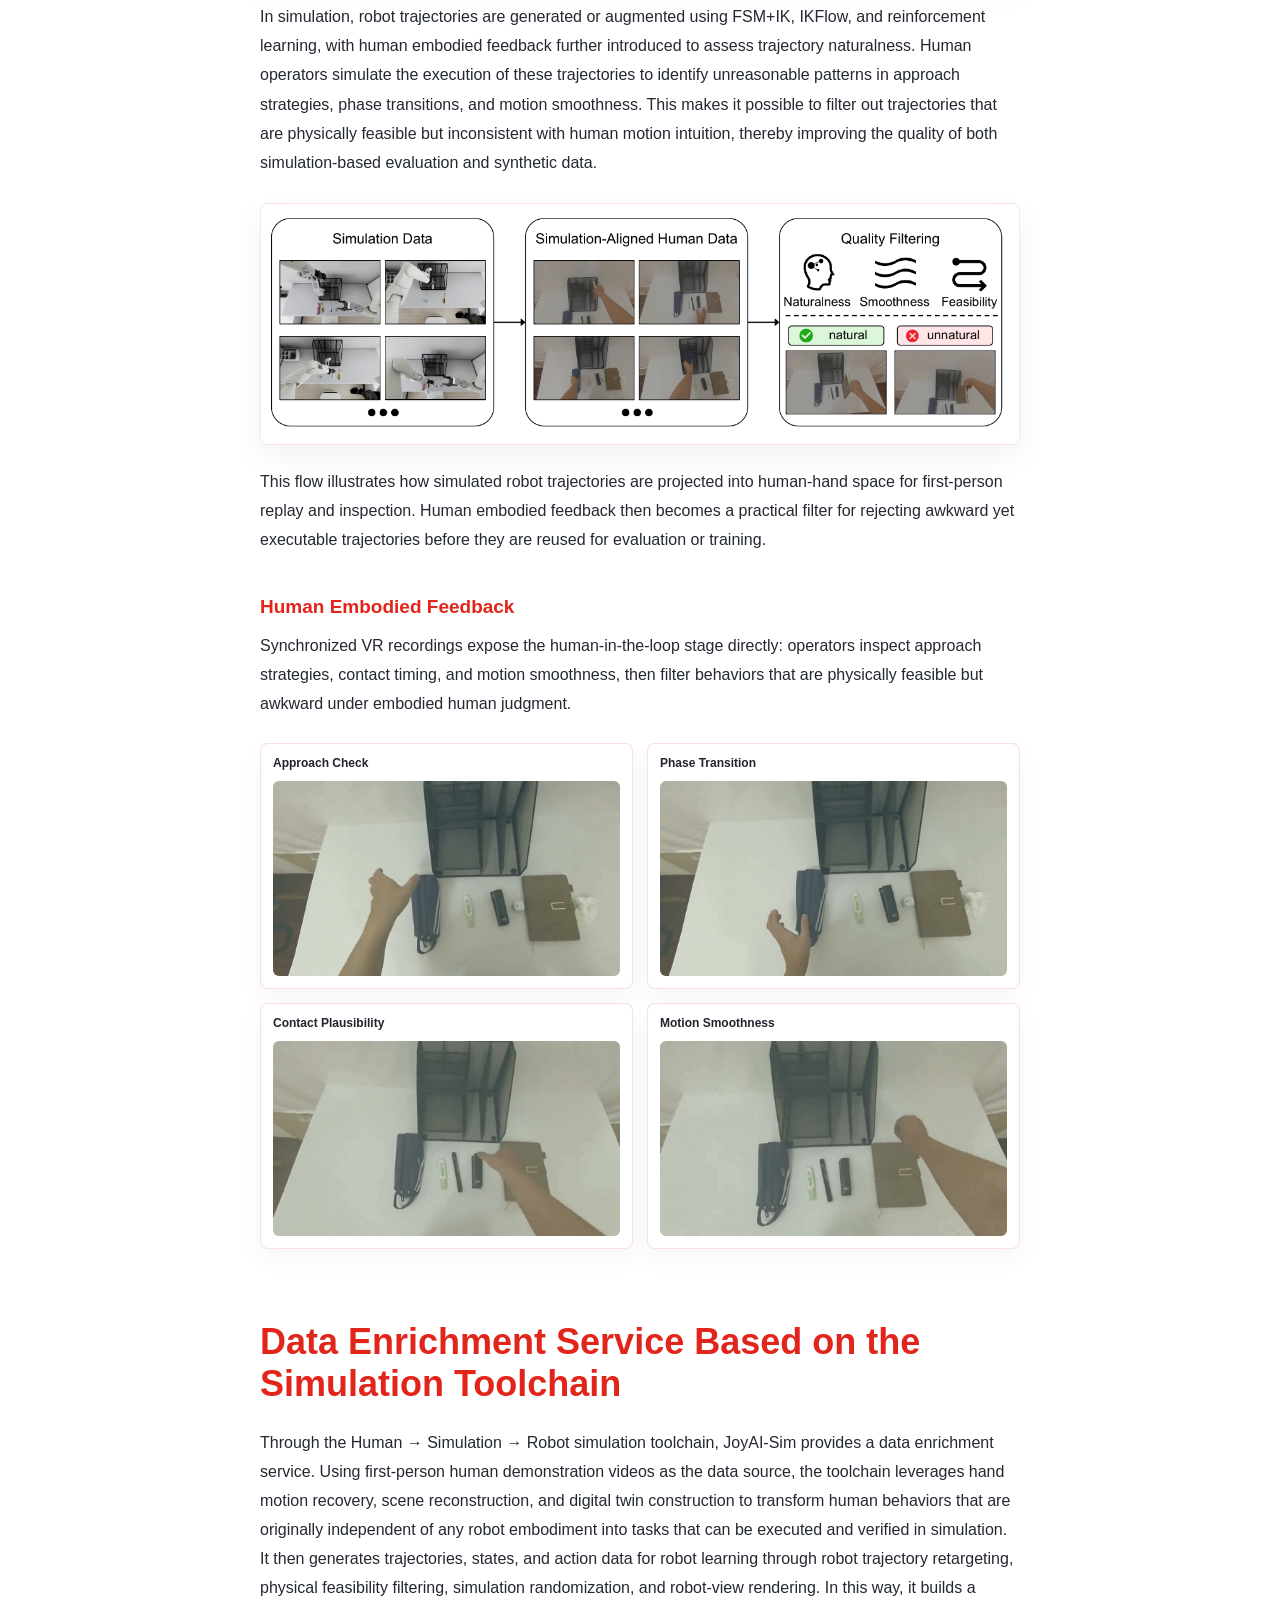
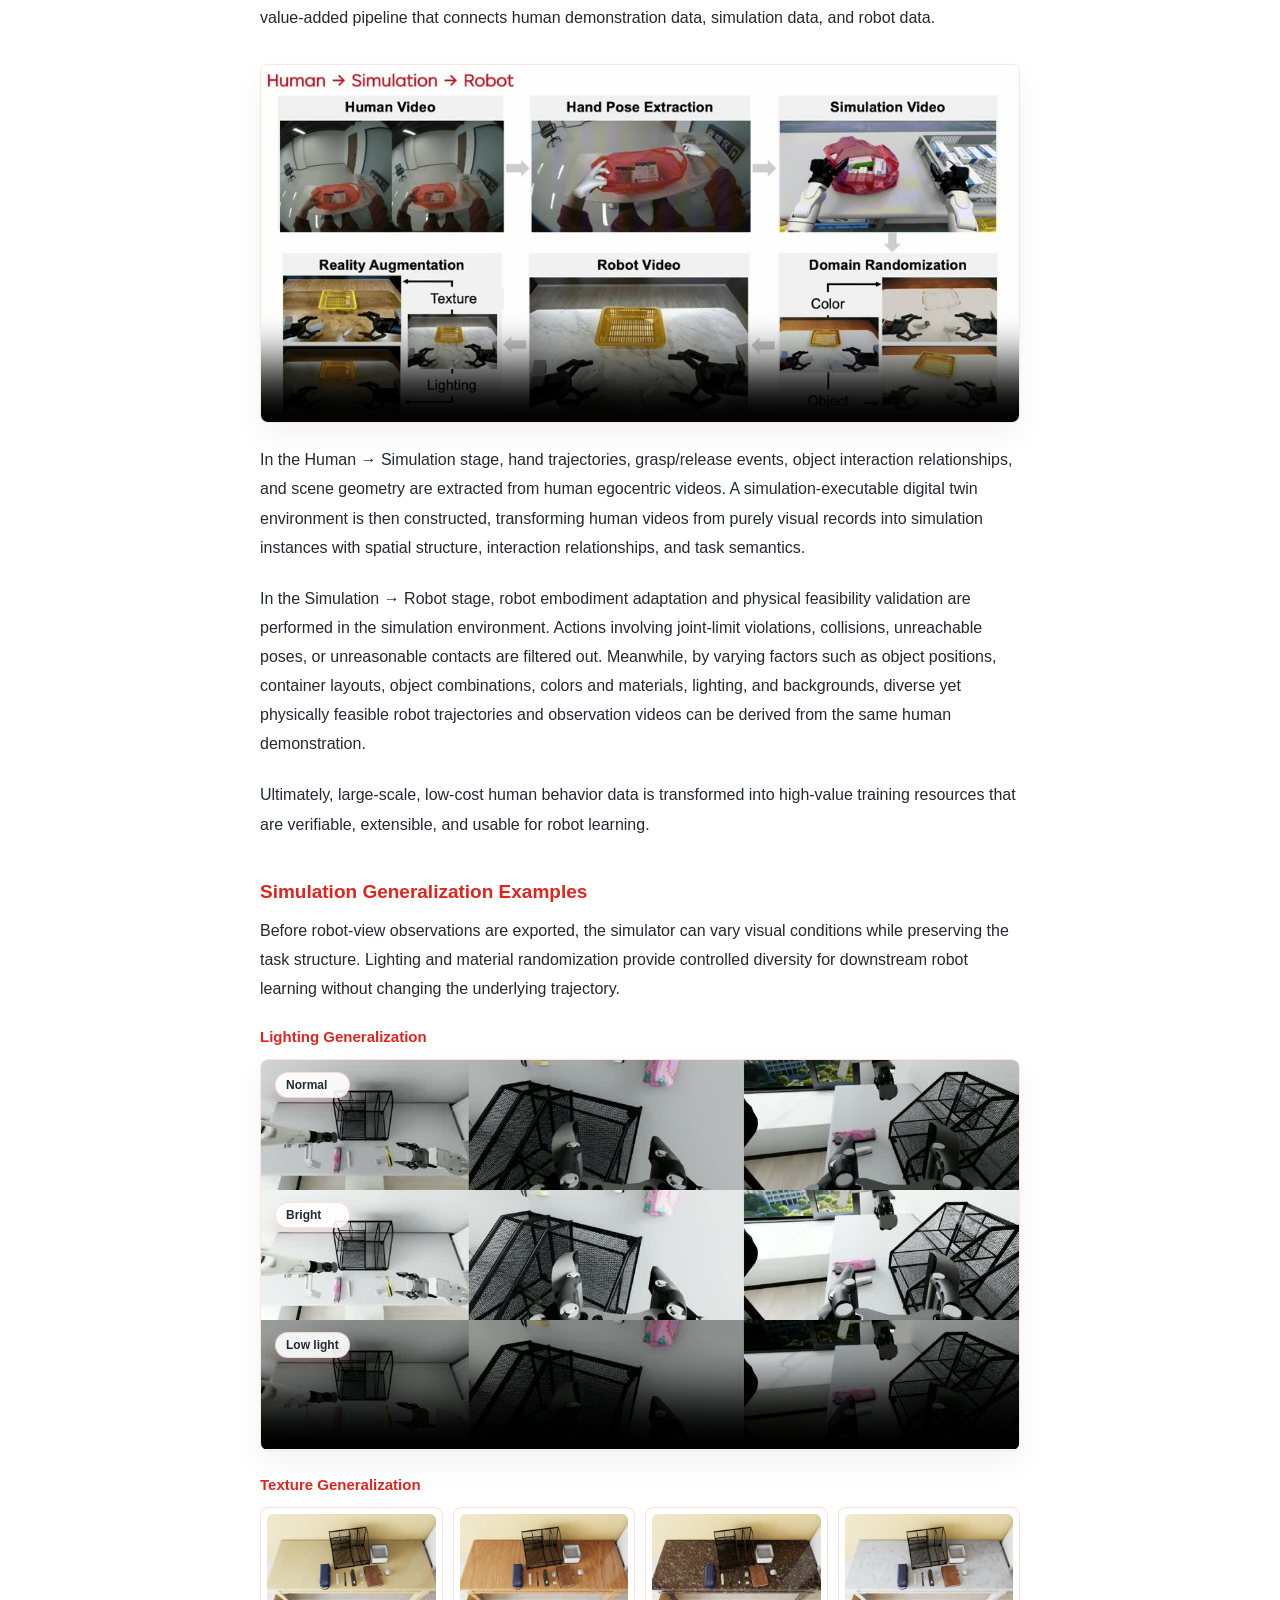
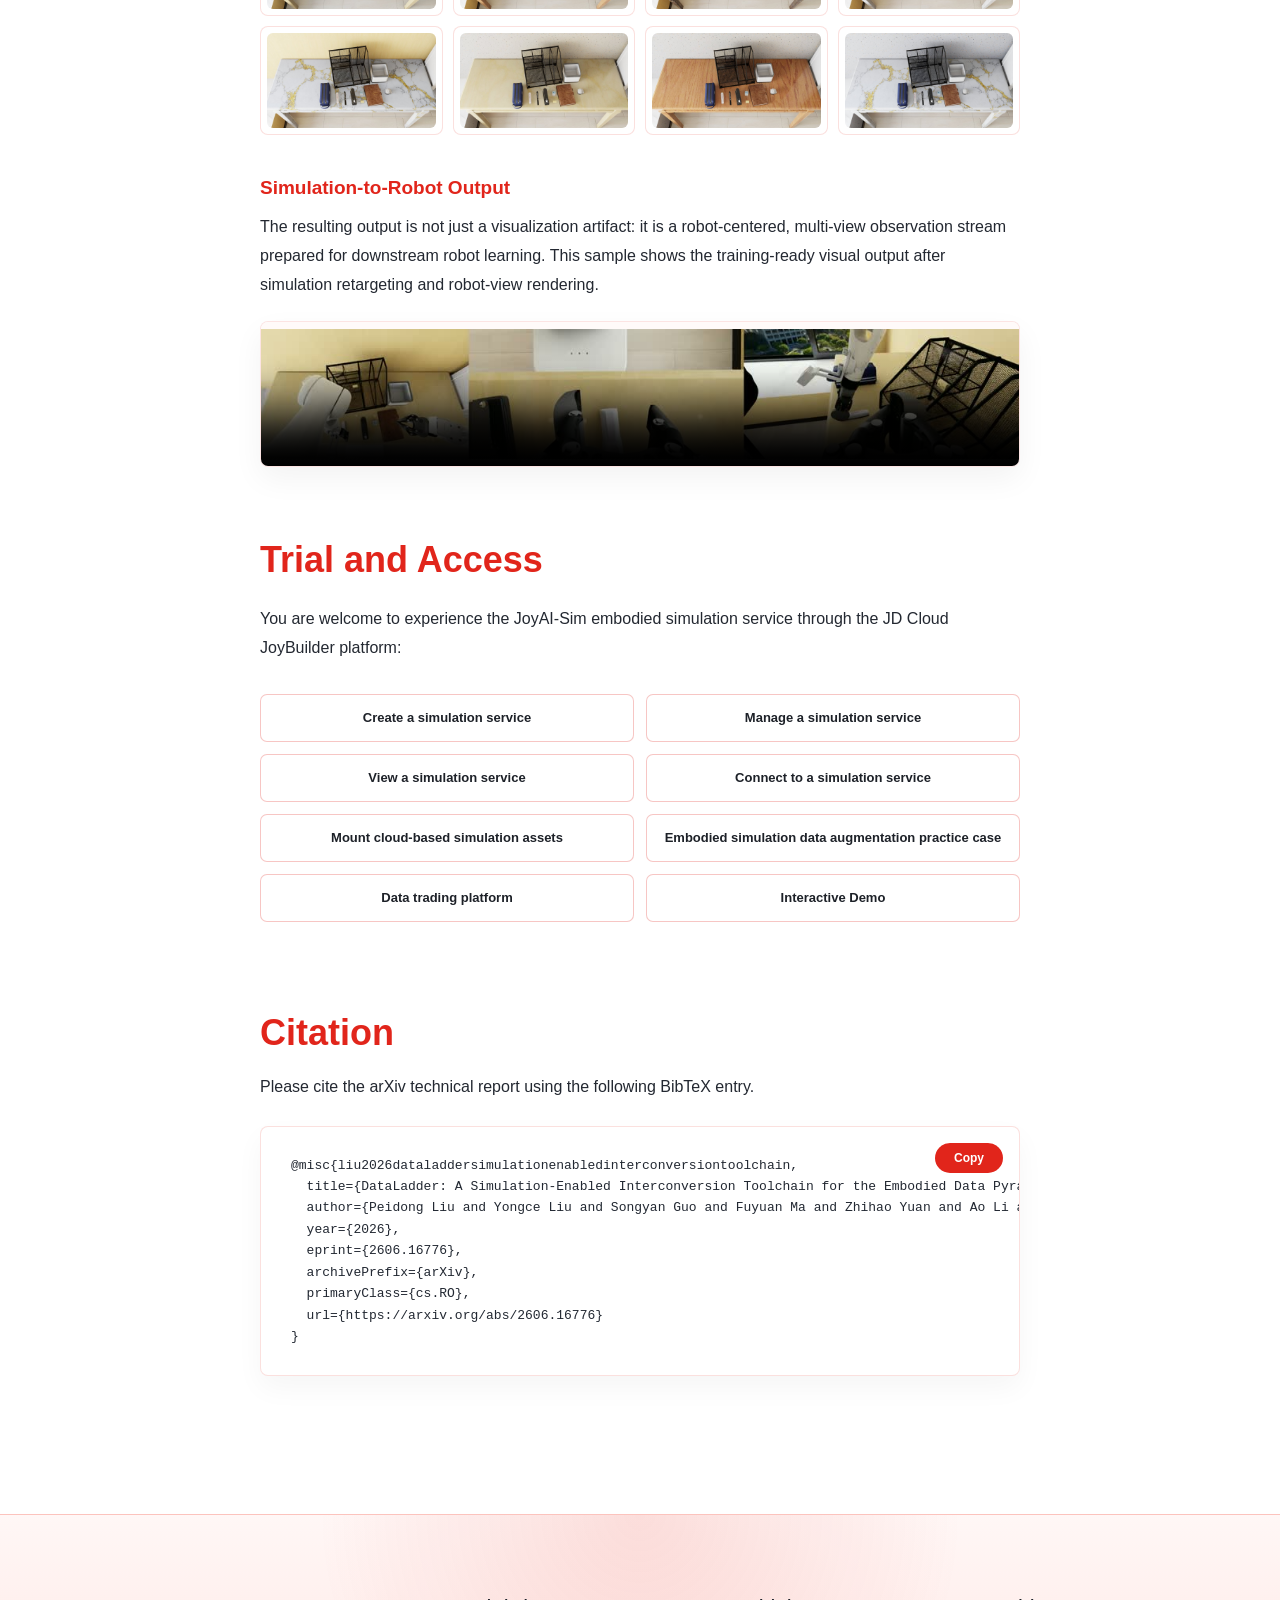
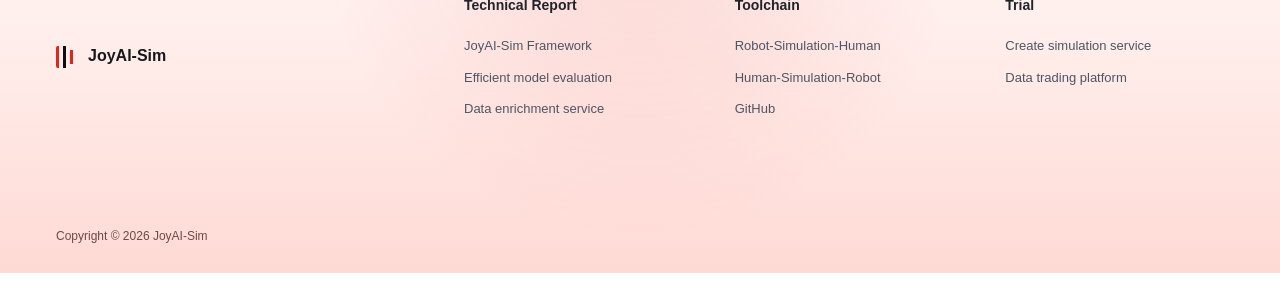
==== commit 3ab20903: "Add interactive deom button" ====
--- a/index.html
+++ b/index.html
@@ -345,6 +345,7 @@
             Embodied simulation data augmentation practice case
           </a>
           <a href="https://robotdata.jdcloud.com/model-dev" data-i18n="trial.market">Data trading platform</a>
+                    <a href="https://joyai-labs.jd.com/sim-showroom/" data-i18n="trial.interaction">Interactive Demo</a>
         </div>
       </section>
 
